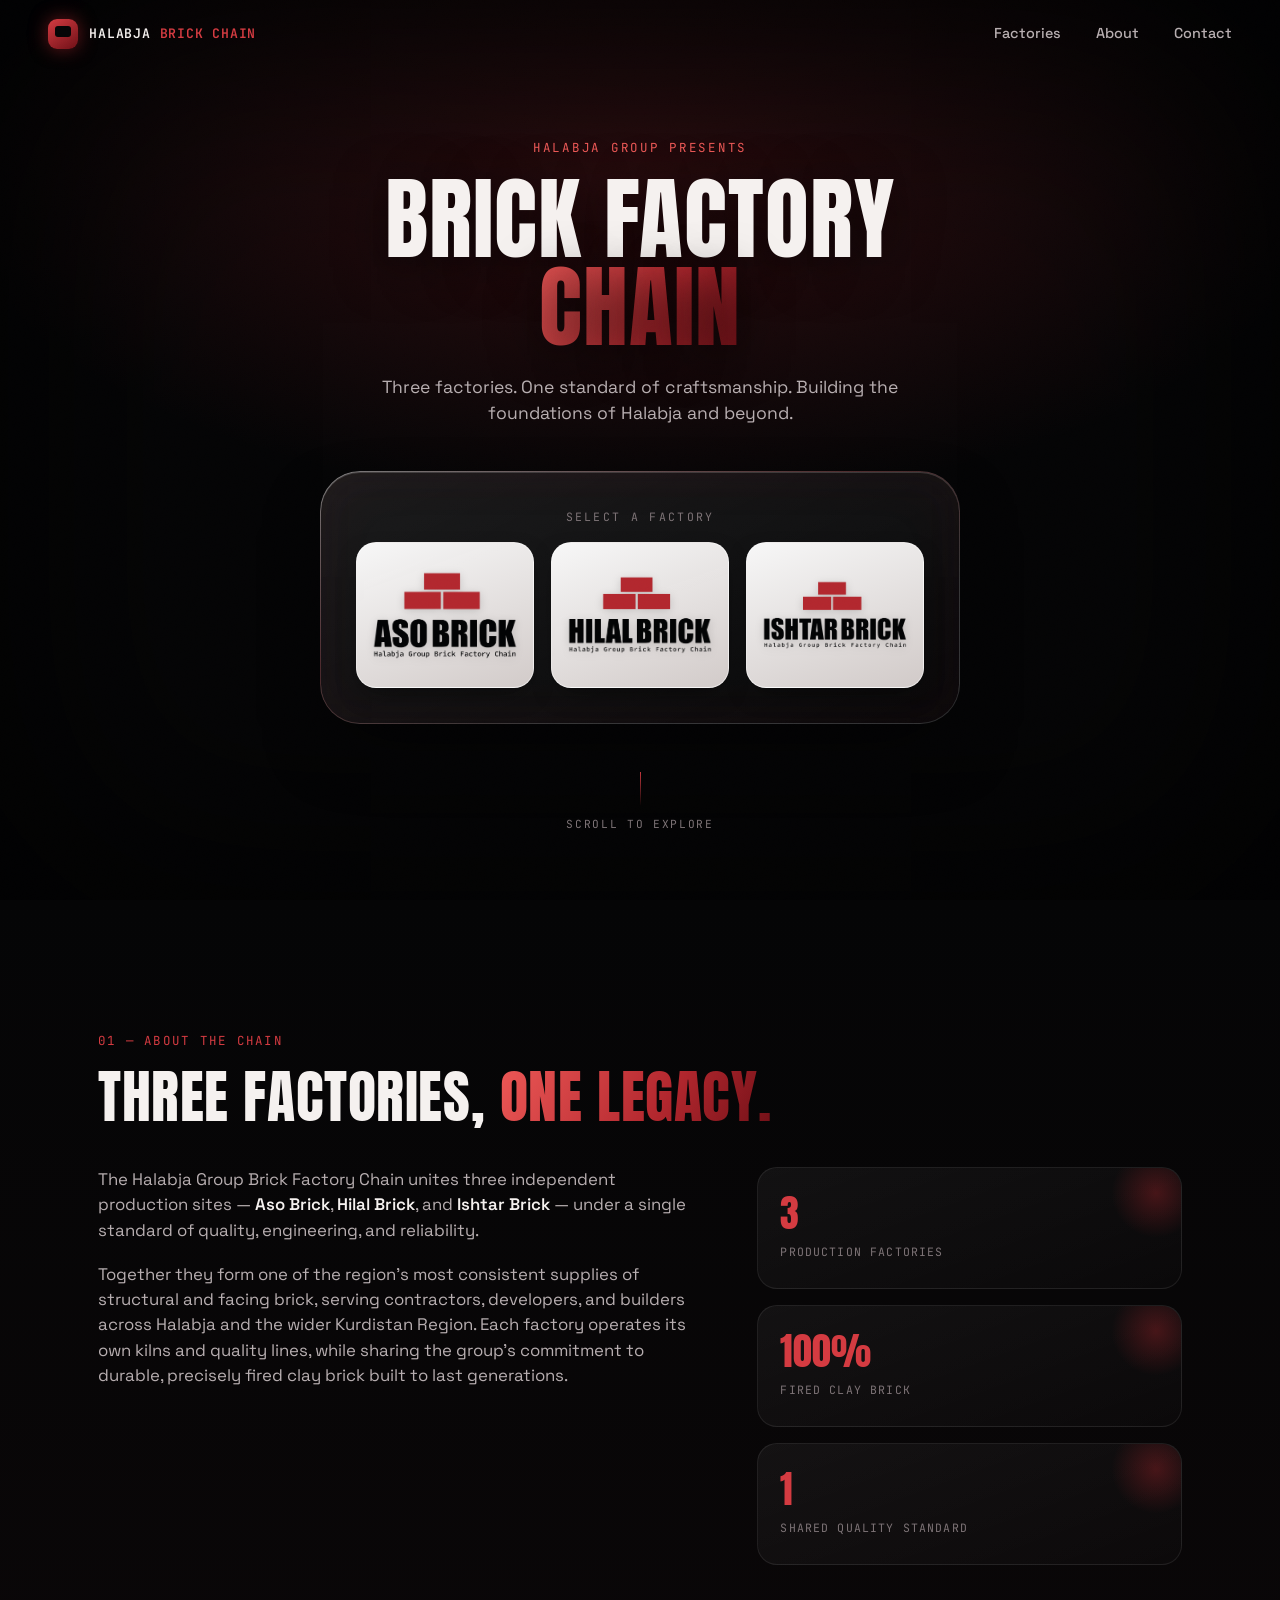
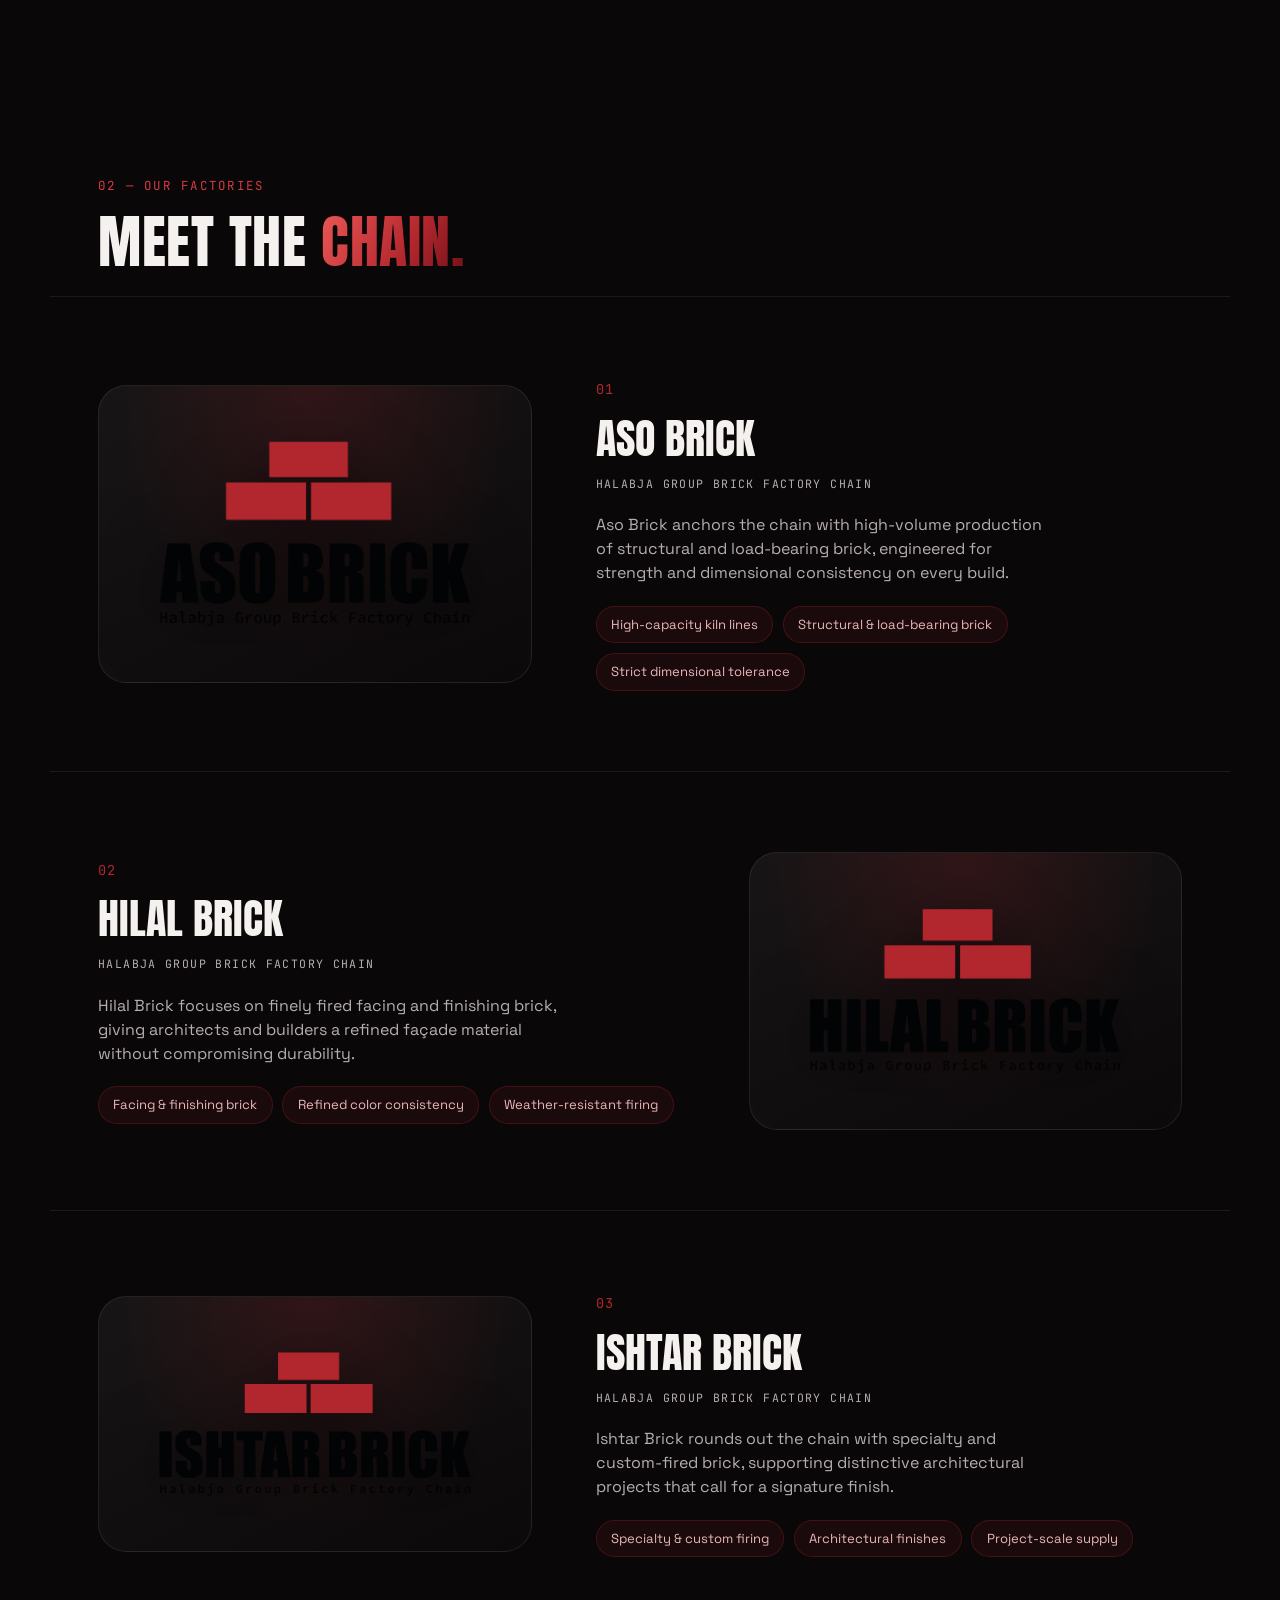
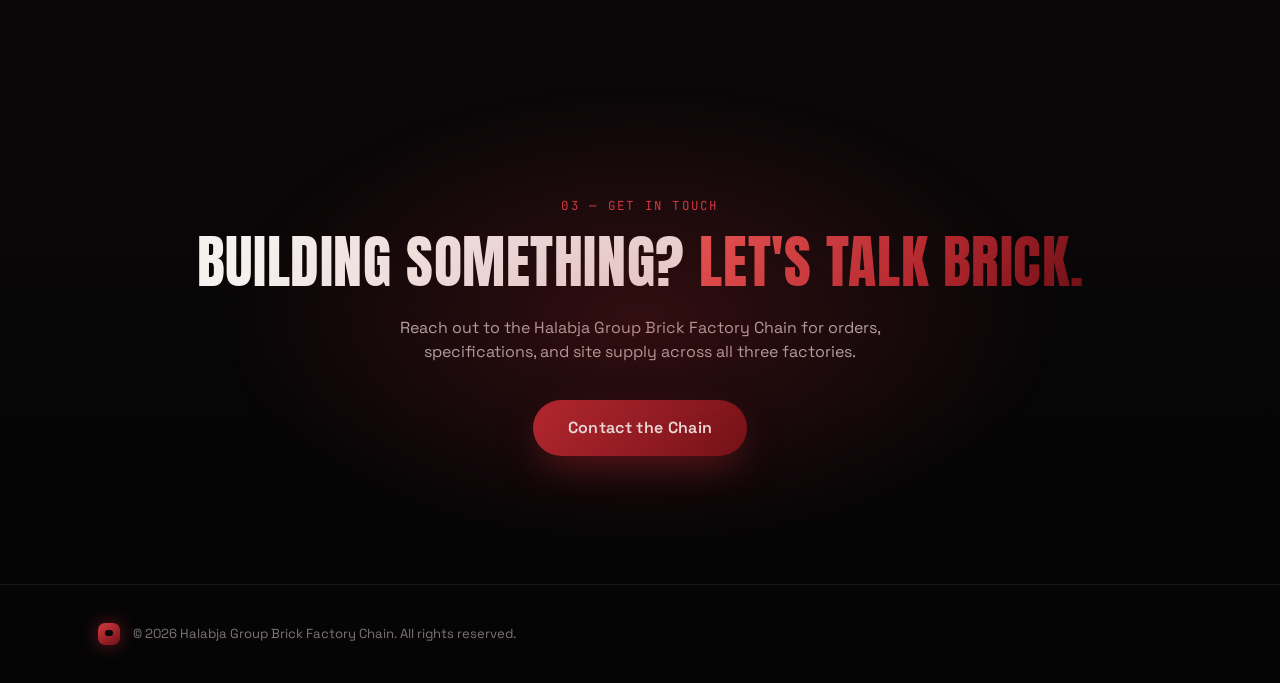
==== index.html @ ced81709 "Initial launch of Halabja Group Brick Factory Chain site Video-hero landing page with glassmorphism " ====
<!DOCTYPE html>
<html lang="en">
<head>
<meta charset="UTF-8">
<meta name="viewport" content="width=device-width, initial-scale=1.0">
<title>Halabja Group Brick Factory Chain</title>
<meta name="description" content="Halabja Group Brick Factory Chain — Aso Brick, Hilal Brick &amp; Ishtar Brick. Three factories, one legacy of quality.">
<link rel="preconnect" href="https://fonts.googleapis.com">
<link rel="preconnect" href="https://fonts.gstatic.com" crossorigin>
<link href="https://fonts.googleapis.com/css2?family=Anton&family=Space+Grotesk:wght@400;500;600;700&family=JetBrains+Mono:wght@400;500;600&display=swap" rel="stylesheet">
<link rel="stylesheet" href="styles.css">
</head>
<body>

<div class="noise-overlay"></div>

<header class="site-header" id="siteHeader">
  <div class="header-inner">
    <a href="#top" class="brand">
      <span class="brand-mark"></span>
      <span class="brand-text">HALABJA <em>BRICK CHAIN</em></span>
    </a>
    <nav class="main-nav">
      <a href="#factories">Factories</a>
      <a href="#about">About</a>
      <a href="#contact">Contact</a>
    </nav>
    <button class="nav-toggle" id="navToggle" aria-label="Toggle menu" aria-expanded="false">
      <span></span><span></span><span></span>
    </button>
  </div>
  <nav class="mobile-nav" id="mobileNav">
    <a href="#factories">Factories</a>
    <a href="#about">About</a>
    <a href="#contact">Contact</a>
  </nav>
</header>

<section class="hero" id="top">
  <div class="hero-video-wrap">
    <video class="hero-video" autoplay muted loop playsinline poster="">
      <source src="assets/video/hero-bg.mp4" type="video/mp4">
    </video>
    <div class="hero-scrim"></div>
    <div class="hero-vignette"></div>
  </div>

  <div class="hero-content">
    <p class="eyebrow">Halabja Group presents</p>
    <h1 class="hero-title">Brick Factory<br><span class="accent-text">Chain</span></h1>
    <p class="hero-sub">Three factories. One standard of craftsmanship. Building the foundations of Halabja and beyond.</p>

    <div class="glass-panel" id="glassPanel">
      <p class="glass-label">Select a Factory</p>
      <div class="factory-tiles">
        <button class="factory-tile" data-target="aso">
          <span class="tile-glow"></span>
          <img src="assets/logos/aso-logo.png" alt="Aso Brick logo" loading="lazy">
        </button>
        <button class="factory-tile" data-target="hilal">
          <span class="tile-glow"></span>
          <img src="assets/logos/hilal-logo.png" alt="Hilal Brick logo" loading="lazy">
        </button>
        <button class="factory-tile" data-target="ishtar">
          <span class="tile-glow"></span>
          <img src="assets/logos/ishtar-logo.png" alt="Ishtar Brick logo" loading="lazy">
        </button>
      </div>
    </div>

    <a href="#about" class="scroll-cue" aria-label="Scroll to explore">
      <span class="scroll-cue-line"></span>
      <span>Scroll to explore</span>
    </a>
  </div>
</section>

<section class="about" id="about">
  <div class="section-inner">
    <p class="kicker">01 — About the Chain</p>
    <h2 class="section-title">Three factories, <span class="accent-text">one legacy.</span></h2>
    <div class="about-grid">
      <div class="about-copy">
        <p>The Halabja Group Brick Factory Chain unites three independent production sites — <strong>Aso Brick</strong>, <strong>Hilal Brick</strong>, and <strong>Ishtar Brick</strong> — under a single standard of quality, engineering, and reliability.</p>
        <p>Together they form one of the region's most consistent supplies of structural and facing brick, serving contractors, developers, and builders across Halabja and the wider Kurdistan Region. Each factory operates its own kilns and quality lines, while sharing the group's commitment to durable, precisely fired clay brick built to last generations.</p>
      </div>
      <div class="about-stats">
        <div class="stat-card">
          <span class="stat-number">3</span>
          <span class="stat-label">Production Factories</span>
        </div>
        <div class="stat-card">
          <span class="stat-number">100%</span>
          <span class="stat-label">Fired Clay Brick</span>
        </div>
        <div class="stat-card">
          <span class="stat-number">1</span>
          <span class="stat-label">Shared Quality Standard</span>
        </div>
      </div>
    </div>
  </div>
</section>

<section class="factories" id="factories">
  <div class="section-inner">
    <p class="kicker">02 — Our Factories</p>
    <h2 class="section-title">Meet the <span class="accent-text">chain.</span></h2>
  </div>

  <div class="factory-block" id="aso">
    <div class="factory-media">
      <img src="assets/logos/aso-logo.png" alt="Aso Brick" class="factory-logo-lg" loading="lazy">
    </div>
    <div class="factory-copy">
      <span class="factory-index">01</span>
      <h3>Aso Brick</h3>
      <p class="factory-tagline">Halabja Group Brick Factory Chain</p>
      <p>Aso Brick anchors the chain with high-volume production of structural and load-bearing brick, engineered for strength and dimensional consistency on every build.</p>
      <ul class="factory-features">
        <li>High-capacity kiln lines</li>
        <li>Structural &amp; load-bearing brick</li>
        <li>Strict dimensional tolerance</li>
      </ul>
    </div>
  </div>

  <div class="factory-block reverse" id="hilal">
    <div class="factory-media">
      <img src="assets/logos/hilal-logo.png" alt="Hilal Brick" class="factory-logo-lg" loading="lazy">
    </div>
    <div class="factory-copy">
      <span class="factory-index">02</span>
      <h3>Hilal Brick</h3>
      <p class="factory-tagline">Halabja Group Brick Factory Chain</p>
      <p>Hilal Brick focuses on finely fired facing and finishing brick, giving architects and builders a refined façade material without compromising durability.</p>
      <ul class="factory-features">
        <li>Facing &amp; finishing brick</li>
        <li>Refined color consistency</li>
        <li>Weather-resistant firing</li>
      </ul>
    </div>
  </div>

  <div class="factory-block" id="ishtar">
    <div class="factory-media">
      <img src="assets/logos/ishtar-logo.png" alt="Ishtar Brick" class="factory-logo-lg" loading="lazy">
    </div>
    <div class="factory-copy">
      <span class="factory-index">03</span>
      <h3>Ishtar Brick</h3>
      <p class="factory-tagline">Halabja Group Brick Factory Chain</p>
      <p>Ishtar Brick rounds out the chain with specialty and custom-fired brick, supporting distinctive architectural projects that call for a signature finish.</p>
      <ul class="factory-features">
        <li>Specialty &amp; custom firing</li>
        <li>Architectural finishes</li>
        <li>Project-scale supply</li>
      </ul>
    </div>
  </div>
</section>

<section class="cta" id="contact">
  <div class="cta-glow"></div>
  <div class="section-inner cta-inner">
    <p class="kicker">03 — Get in Touch</p>
    <h2 class="section-title">Building something? <span class="accent-text">Let's talk brick.</span></h2>
    <p class="cta-sub">Reach out to the Halabja Group Brick Factory Chain for orders, specifications, and site supply across all three factories.</p>
    <a class="cta-button" href="mailto:info@halabjagroup.com">
      <span>Contact the Chain</span>
    </a>
  </div>
</section>

<footer class="site-footer">
  <div class="footer-inner">
    <span class="brand-mark small"></span>
    <p>&copy; <span id="year"></span> Halabja Group Brick Factory Chain. All rights reserved.</p>
  </div>
</footer>

<script src="script.js"></script>
</body>
</html>
---- styles.css ----
/* ===== Reset & base ===== */
* { margin: 0; padding: 0; box-sizing: border-box; }

:root {
  --black: #050506;
  --black-soft: #0b0a0c;
  --charcoal: #141216;
  --charcoal-2: #1c181c;
  --red-900: #240509;
  --red-800: #47090e;
  --red-700: #6e0f16;
  --red-600: #93171e;
  --red-500: #b2272e;
  --red-400: #d43b41;
  --red-300: #ef5a58;
  --text-primary: #f5f1ef;
  --text-muted: #b7aeb0;
  --text-faint: #7d7376;
  --glass-bg: rgba(255, 255, 255, 0.06);
  --glass-bg-light: rgba(255, 255, 255, 0.92);
  --glass-border: rgba(255, 255, 255, 0.14);
  --radius-xl: 40px;
  --radius-lg: 28px;
  --radius-md: 20px;
  --ease: cubic-bezier(0.16, 1, 0.3, 1);
}

html { scroll-behavior: smooth; }

body {
  background: var(--black);
  color: var(--text-primary);
  font-family: 'Space Grotesk', -apple-system, BlinkMacSystemFont, sans-serif;
  overflow-x: hidden;
  line-height: 1.5;
}

img { max-width: 100%; display: block; }
a { color: inherit; text-decoration: none; }
ul { list-style: none; }
button { font-family: inherit; cursor: pointer; border: none; background: none; color: inherit; }

::selection { background: var(--red-600); color: #fff; }

.noise-overlay {
  position: fixed;
  inset: 0;
  pointer-events: none;
  z-index: 999;
  opacity: 0.035;
  background-image: url("data:image/svg+xml,%3Csvg xmlns='http://www.w3.org/2000/svg' width='120' height='120'%3E%3Cfilter id='n'%3E%3CfeTurbulence type='fractalNoise' baseFrequency='0.9' numOctaves='2' stitchTiles='stitch'/%3E%3C/filter%3E%3Crect width='100%25' height='100%25' filter='url(%23n)'/%3E%3C/svg%3E");
  mix-blend-mode: overlay;
}

.accent-text {
  background: linear-gradient(120deg, var(--red-300), var(--red-500) 60%, var(--red-700));
  -webkit-background-clip: text;
  background-clip: text;
  color: transparent;
}

.kicker {
  font-family: 'JetBrains Mono', monospace;
  font-size: 0.78rem;
  letter-spacing: 0.18em;
  text-transform: uppercase;
  color: var(--red-400);
  margin-bottom: 1rem;
  display: inline-block;
}

.section-title {
  font-family: 'Anton', sans-serif;
  font-weight: 400;
  text-transform: uppercase;
  letter-spacing: 0.01em;
  font-size: clamp(2rem, 5vw, 3.6rem);
  line-height: 1.05;
  margin-bottom: 1.5rem;
}

.section-inner {
  max-width: 1180px;
  margin: 0 auto;
  padding: 0 clamp(1.25rem, 4vw, 3rem);
}

/* ===== Header ===== */
.site-header {
  position: fixed;
  top: 0; left: 0; right: 0;
  z-index: 200;
  transition: background 0.4s var(--ease), backdrop-filter 0.4s var(--ease), border-color 0.4s var(--ease);
  border-bottom: 1px solid transparent;
}

.site-header.scrolled {
  background: rgba(5, 5, 6, 0.72);
  backdrop-filter: blur(18px);
  -webkit-backdrop-filter: blur(18px);
  border-bottom-color: rgba(255, 255, 255, 0.08);
}

.header-inner {
  max-width: 1280px;
  margin: 0 auto;
  padding: 1.15rem clamp(1.25rem, 4vw, 3rem);
  display: flex;
  align-items: center;
  justify-content: space-between;
}

.brand {
  display: flex;
  align-items: center;
  gap: 0.7rem;
}

.brand-mark {
  width: 30px;
  height: 30px;
  border-radius: 9px;
  background: linear-gradient(145deg, var(--red-400), var(--red-700));
  position: relative;
  flex-shrink: 0;
  box-shadow: 0 0 18px rgba(178, 39, 46, 0.55);
}
.brand-mark.small { width: 22px; height: 22px; border-radius: 7px; }

.brand-mark::before {
  content: '';
  position: absolute;
  inset: 7px 7px 40% 7px;
  background: var(--black);
  border-radius: 3px;
}

.brand-text {
  font-family: 'JetBrains Mono', monospace;
  font-size: 0.82rem;
  letter-spacing: 0.06em;
  font-weight: 600;
}
.brand-text em { font-style: normal; color: var(--red-400); }

.main-nav {
  display: flex;
  gap: 2.2rem;
  font-size: 0.9rem;
  font-weight: 500;
}
.main-nav a {
  position: relative;
  padding: 0.3rem 0;
  color: var(--text-muted);
  transition: color 0.25s;
}
.main-nav a:hover { color: var(--text-primary); }
.main-nav a::after {
  content: '';
  position: absolute;
  left: 0; bottom: -2px;
  width: 0; height: 1px;
  background: var(--red-400);
  transition: width 0.3s var(--ease);
}
.main-nav a:hover::after { width: 100%; }

.nav-toggle {
  display: none;
  flex-direction: column;
  justify-content: center;
  gap: 5px;
  width: 34px;
  height: 34px;
}
.nav-toggle span {
  display: block;
  height: 2px;
  width: 100%;
  background: var(--text-primary);
  border-radius: 2px;
  transition: transform 0.3s var(--ease), opacity 0.3s var(--ease);
}
.nav-toggle.open span:nth-child(1) { transform: translateY(7px) rotate(45deg); }
.nav-toggle.open span:nth-child(2) { opacity: 0; }
.nav-toggle.open span:nth-child(3) { transform: translateY(-7px) rotate(-45deg); }

.mobile-nav {
  display: none;
  flex-direction: column;
  background: rgba(8, 7, 8, 0.97);
  backdrop-filter: blur(20px);
  border-bottom: 1px solid rgba(255, 255, 255, 0.08);
  max-height: 0;
  overflow: hidden;
  transition: max-height 0.35s var(--ease);
}
.mobile-nav.open { max-height: 260px; }
.mobile-nav a {
  padding: 1rem clamp(1.25rem, 4vw, 3rem);
  border-top: 1px solid rgba(255, 255, 255, 0.06);
  font-size: 0.95rem;
  color: var(--text-muted);
}

/* ===== Hero ===== */
.hero {
  position: relative;
  min-height: 100vh;
  min-height: 100svh;
  display: flex;
  align-items: center;
  justify-content: center;
  overflow: hidden;
}

.hero-video-wrap {
  position: absolute;
  inset: 0;
  z-index: 0;
}

.hero-video {
  position: absolute;
  inset: 0;
  width: 100%;
  height: 100%;
  object-fit: cover;
  filter: saturate(1.05) contrast(1.05);
}

.hero-scrim {
  position: absolute;
  inset: 0;
  background:
    radial-gradient(ellipse 90% 60% at 50% 20%, rgba(178, 39, 46, 0.22), transparent 60%),
    linear-gradient(180deg, rgba(5,5,6,0.55) 0%, rgba(5,5,6,0.5) 35%, rgba(5,5,6,0.82) 78%, #050506 100%);
}

.hero-vignette {
  position: absolute;
  inset: 0;
  box-shadow: inset 0 0 220px 60px rgba(0,0,0,0.75);
  pointer-events: none;
}

.hero-content {
  position: relative;
  z-index: 2;
  max-width: 900px;
  padding: 7.5rem 1.5rem 3rem;
  text-align: center;
  display: flex;
  flex-direction: column;
  align-items: center;
}

.eyebrow {
  font-family: 'JetBrains Mono', monospace;
  font-size: 0.78rem;
  letter-spacing: 0.22em;
  text-transform: uppercase;
  color: var(--red-300);
  margin-bottom: 1.1rem;
}

.hero-title {
  font-family: 'Anton', sans-serif;
  font-weight: 400;
  text-transform: uppercase;
  font-size: clamp(2.6rem, 8.5vw, 5.6rem);
  line-height: 0.98;
  letter-spacing: 0.01em;
  text-shadow: 0 10px 50px rgba(0,0,0,0.6);
}

.hero-sub {
  margin-top: 1.4rem;
  max-width: 560px;
  color: var(--text-muted);
  font-size: clamp(0.95rem, 1.6vw, 1.1rem);
}

/* ===== Glass panel ===== */
.glass-panel {
  margin-top: 2.8rem;
  width: 100%;
  max-width: 640px;
  padding: clamp(1.4rem, 3vw, 2.2rem);
  border-radius: var(--radius-xl);
  background: linear-gradient(155deg, rgba(255,255,255,0.09), rgba(255,255,255,0.02));
  border: 1px solid var(--glass-border);
  backdrop-filter: blur(22px) saturate(140%);
  -webkit-backdrop-filter: blur(22px) saturate(140%);
  box-shadow:
    0 30px 70px -20px rgba(0,0,0,0.65),
    inset 0 1px 0 rgba(255,255,255,0.16),
    inset 0 0 60px rgba(178,39,46,0.06);
  position: relative;
}

.glass-panel::before {
  content: '';
  position: absolute;
  inset: -1px;
  border-radius: inherit;
  padding: 1px;
  background: linear-gradient(160deg, rgba(255,255,255,0.35), rgba(178,39,46,0.25) 40%, transparent 70%);
  -webkit-mask: linear-gradient(#000 0 0) content-box, linear-gradient(#000 0 0);
  -webkit-mask-composite: xor;
  mask-composite: exclude;
  pointer-events: none;
}

.glass-label {
  font-family: 'JetBrains Mono', monospace;
  font-size: 0.72rem;
  letter-spacing: 0.2em;
  text-transform: uppercase;
  color: var(--text-faint);
  margin-bottom: 1.1rem;
}

.factory-tiles {
  display: grid;
  grid-template-columns: repeat(3, 1fr);
  gap: clamp(0.7rem, 2vw, 1.1rem);
}

.factory-tile {
  position: relative;
  aspect-ratio: 1 / 0.82;
  border-radius: var(--radius-md);
  background: linear-gradient(160deg, rgba(255,255,255,0.97), rgba(238,230,228,0.88));
  border: 1px solid rgba(255,255,255,0.5);
  display: flex;
  align-items: center;
  justify-content: center;
  padding: 0.9rem;
  overflow: hidden;
  transition: transform 0.4s var(--ease), box-shadow 0.4s var(--ease);
  box-shadow: 0 10px 24px -8px rgba(0,0,0,0.5);
}

.factory-tile img {
  width: 100%;
  height: 100%;
  object-fit: contain;
  filter: drop-shadow(0 2px 4px rgba(0,0,0,0.15));
  transition: transform 0.4s var(--ease);
}

.tile-glow {
  position: absolute;
  inset: -40%;
  background: radial-gradient(circle at 50% 50%, rgba(178,39,46,0.55), transparent 65%);
  opacity: 0;
  transition: opacity 0.4s var(--ease);
}

.factory-tile:hover,
.factory-tile:focus-visible {
  transform: translateY(-6px) scale(1.03);
  box-shadow: 0 22px 40px -12px rgba(178,39,46,0.45), 0 0 0 1px rgba(178,39,46,0.4);
}
.factory-tile:hover .tile-glow { opacity: 0.5; }
.factory-tile:hover img { transform: scale(1.06); }
.factory-tile:active { transform: translateY(-2px) scale(0.99); }

/* ===== Scroll cue ===== */
.scroll-cue {
  margin-top: 3rem;
  display: flex;
  flex-direction: column;
  align-items: center;
  gap: 0.6rem;
  font-family: 'JetBrains Mono', monospace;
  font-size: 0.7rem;
  letter-spacing: 0.15em;
  text-transform: uppercase;
  color: var(--text-faint);
  transition: color 0.3s;
}
.scroll-cue:hover { color: var(--text-muted); }
.scroll-cue-line {
  width: 1px;
  height: 34px;
  background: linear-gradient(180deg, var(--red-400), transparent);
  animation: pulse-line 2.2s ease-in-out infinite;
}
@keyframes pulse-line {
  0%, 100% { opacity: 0.3; transform: scaleY(0.7); transform-origin: top; }
  50% { opacity: 1; transform: scaleY(1); transform-origin: top; }
}

/* ===== About ===== */
.about {
  position: relative;
  padding: clamp(5rem, 10vw, 8rem) 0;
  background: linear-gradient(180deg, #050506 0%, #0a0708 100%);
}

.about-grid {
  display: grid;
  grid-template-columns: 1.4fr 1fr;
  gap: clamp(2rem, 5vw, 4rem);
  margin-top: 2.5rem;
  align-items: start;
}

.about-copy p {
  color: var(--text-muted);
  font-size: 1.05rem;
  margin-bottom: 1.2rem;
}
.about-copy strong { color: var(--text-primary); font-weight: 600; }

.about-stats {
  display: flex;
  flex-direction: column;
  gap: 1rem;
}

.stat-card {
  padding: 1.6rem 1.4rem;
  border-radius: var(--radius-md);
  background: linear-gradient(160deg, rgba(255,255,255,0.05), rgba(255,255,255,0.015));
  border: 1px solid rgba(255,255,255,0.08);
  position: relative;
  overflow: hidden;
}
.stat-card::after {
  content: '';
  position: absolute;
  right: -20px; top: -20px;
  width: 90px; height: 90px;
  border-radius: 50%;
  background: radial-gradient(circle, rgba(178,39,46,0.35), transparent 70%);
}

.stat-number {
  display: block;
  font-family: 'Anton', sans-serif;
  font-size: 2.4rem;
  color: var(--red-400);
  line-height: 1;
  margin-bottom: 0.4rem;
}
.stat-label {
  font-family: 'JetBrains Mono', monospace;
  font-size: 0.72rem;
  letter-spacing: 0.1em;
  text-transform: uppercase;
  color: var(--text-faint);
}

/* ===== Factories ===== */
.factories {
  padding: clamp(3rem, 8vw, 5rem) 0 2rem;
  background: #0a0708;
}

.factory-block {
  scroll-margin-top: 90px;
  max-width: 1180px;
  margin: 0 auto;
  padding: clamp(3rem, 7vw, 5rem) clamp(1.25rem, 4vw, 3rem);
  display: grid;
  grid-template-columns: 0.85fr 1.15fr;
  gap: clamp(2rem, 5vw, 4rem);
  align-items: center;
  border-top: 1px solid rgba(255,255,255,0.07);
}

.factory-block.reverse { direction: rtl; }
.factory-block.reverse > * { direction: ltr; }

.factory-media {
  border-radius: var(--radius-lg);
  background: linear-gradient(155deg, rgba(255,255,255,0.06), rgba(255,255,255,0.015));
  border: 1px solid rgba(255,255,255,0.08);
  padding: clamp(2rem, 5vw, 3.2rem);
  display: flex;
  align-items: center;
  justify-content: center;
  position: relative;
  overflow: hidden;
  min-height: 220px;
}
.factory-media::before {
  content: '';
  position: absolute;
  inset: 0;
  background: radial-gradient(ellipse at 50% 0%, rgba(178,39,46,0.18), transparent 65%);
}

.factory-logo-lg {
  position: relative;
  width: 100%;
  max-width: 320px;
  filter: drop-shadow(0 12px 30px rgba(0,0,0,0.5));
}

.factory-index {
  font-family: 'JetBrains Mono', monospace;
  color: var(--red-500);
  font-size: 0.85rem;
  letter-spacing: 0.1em;
}

.factory-copy h3 {
  font-family: 'Anton', sans-serif;
  font-weight: 400;
  text-transform: uppercase;
  font-size: clamp(1.9rem, 4vw, 2.6rem);
  margin: 0.4rem 0 0.3rem;
}

.factory-tagline {
  font-family: 'JetBrains Mono', monospace;
  font-size: 0.72rem;
  letter-spacing: 0.12em;
  text-transform: uppercase;
  color: var(--text-faint);
  margin-bottom: 1.1rem;
}

.factory-copy > p {
  color: var(--text-muted);
  margin-bottom: 1.3rem;
  max-width: 46ch;
}

.factory-features {
  display: flex;
  flex-wrap: wrap;
  gap: 0.6rem;
}
.factory-features li {
  font-size: 0.82rem;
  padding: 0.5rem 0.9rem;
  border-radius: 999px;
  background: rgba(178,39,46,0.1);
  border: 1px solid rgba(178,39,46,0.28);
  color: #e8b8ba;
}

/* ===== CTA ===== */
.cta {
  position: relative;
  padding: clamp(5rem, 10vw, 8rem) 0;
  background: linear-gradient(180deg, #0a0708 0%, #050506 100%);
  overflow: hidden;
  text-align: center;
}

.cta-glow {
  position: absolute;
  top: 0; left: 50%;
  transform: translateX(-50%);
  width: 900px;
  height: 500px;
  background: radial-gradient(ellipse at center, rgba(178,39,46,0.25), transparent 65%);
  filter: blur(10px);
  pointer-events: none;
}

.cta-inner { display: flex; flex-direction: column; align-items: center; }
.cta-sub {
  color: var(--text-muted);
  max-width: 520px;
  margin: 0 auto 2.2rem;
}

.cta-button {
  display: inline-flex;
  align-items: center;
  gap: 0.5rem;
  padding: 1rem 2.2rem;
  border-radius: 999px;
  background: linear-gradient(120deg, var(--red-500), var(--red-700));
  font-weight: 600;
  letter-spacing: 0.02em;
  box-shadow: 0 15px 40px -10px rgba(178,39,46,0.55);
  transition: transform 0.35s var(--ease), box-shadow 0.35s var(--ease);
}
.cta-button:hover {
  transform: translateY(-3px);
  box-shadow: 0 20px 50px -10px rgba(178,39,46,0.7);
}

/* ===== Footer ===== */
.site-footer {
  padding: 2.4rem 0;
  background: #050506;
  border-top: 1px solid rgba(255,255,255,0.07);
}
.footer-inner {
  max-width: 1180px;
  margin: 0 auto;
  padding: 0 clamp(1.25rem, 4vw, 3rem);
  display: flex;
  align-items: center;
  gap: 0.8rem;
  color: var(--text-faint);
  font-size: 0.82rem;
}

/* ===== Responsive ===== */
@media (max-width: 900px) {
  .about-grid { grid-template-columns: 1fr; }
  .factory-block,
  .factory-block.reverse {
    grid-template-columns: 1fr;
    direction: ltr;
  }
  .factory-media { max-width: 360px; margin: 0 auto; }
}

@media (max-width: 720px) {
  .main-nav { display: none; }
  .nav-toggle { display: flex; }
  .mobile-nav { display: flex; }
  .factory-tiles { gap: 0.6rem; }
  .hero-content { padding-top: 6.5rem; }
}

@media (max-width: 480px) {
  .factory-tile { aspect-ratio: 1 / 0.95; padding: 0.6rem; }
  .glass-panel { border-radius: var(--radius-lg); }
}

/* ===== Reveal on scroll ===== */
.reveal {
  opacity: 0;
  transform: translateY(28px);
  transition: opacity 0.8s var(--ease), transform 0.8s var(--ease);
}
.reveal-in {
  opacity: 1;
  transform: translateY(0);
}

@media (prefers-reduced-motion: reduce) {
  html { scroll-behavior: auto; }
  .scroll-cue-line { animation: none; }
  * { transition-duration: 0.01ms !important; animation-duration: 0.01ms !important; }
}
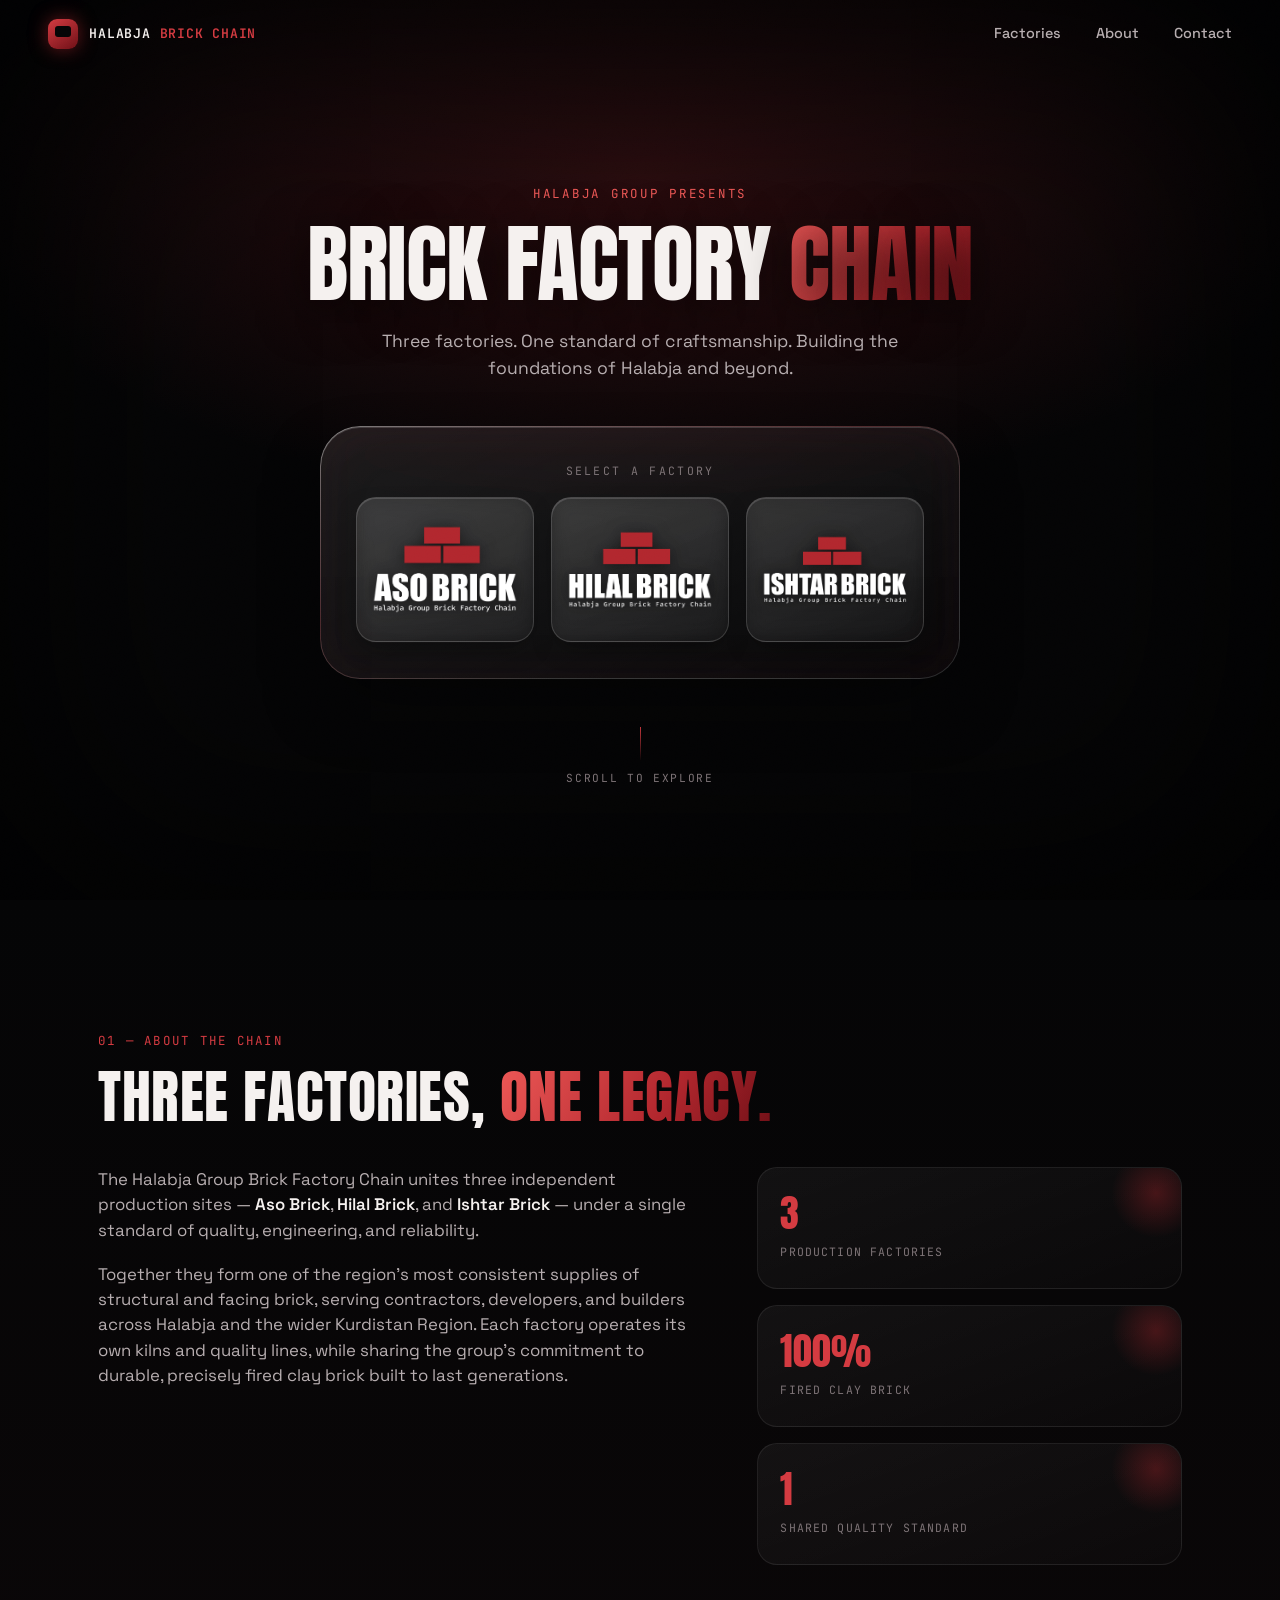
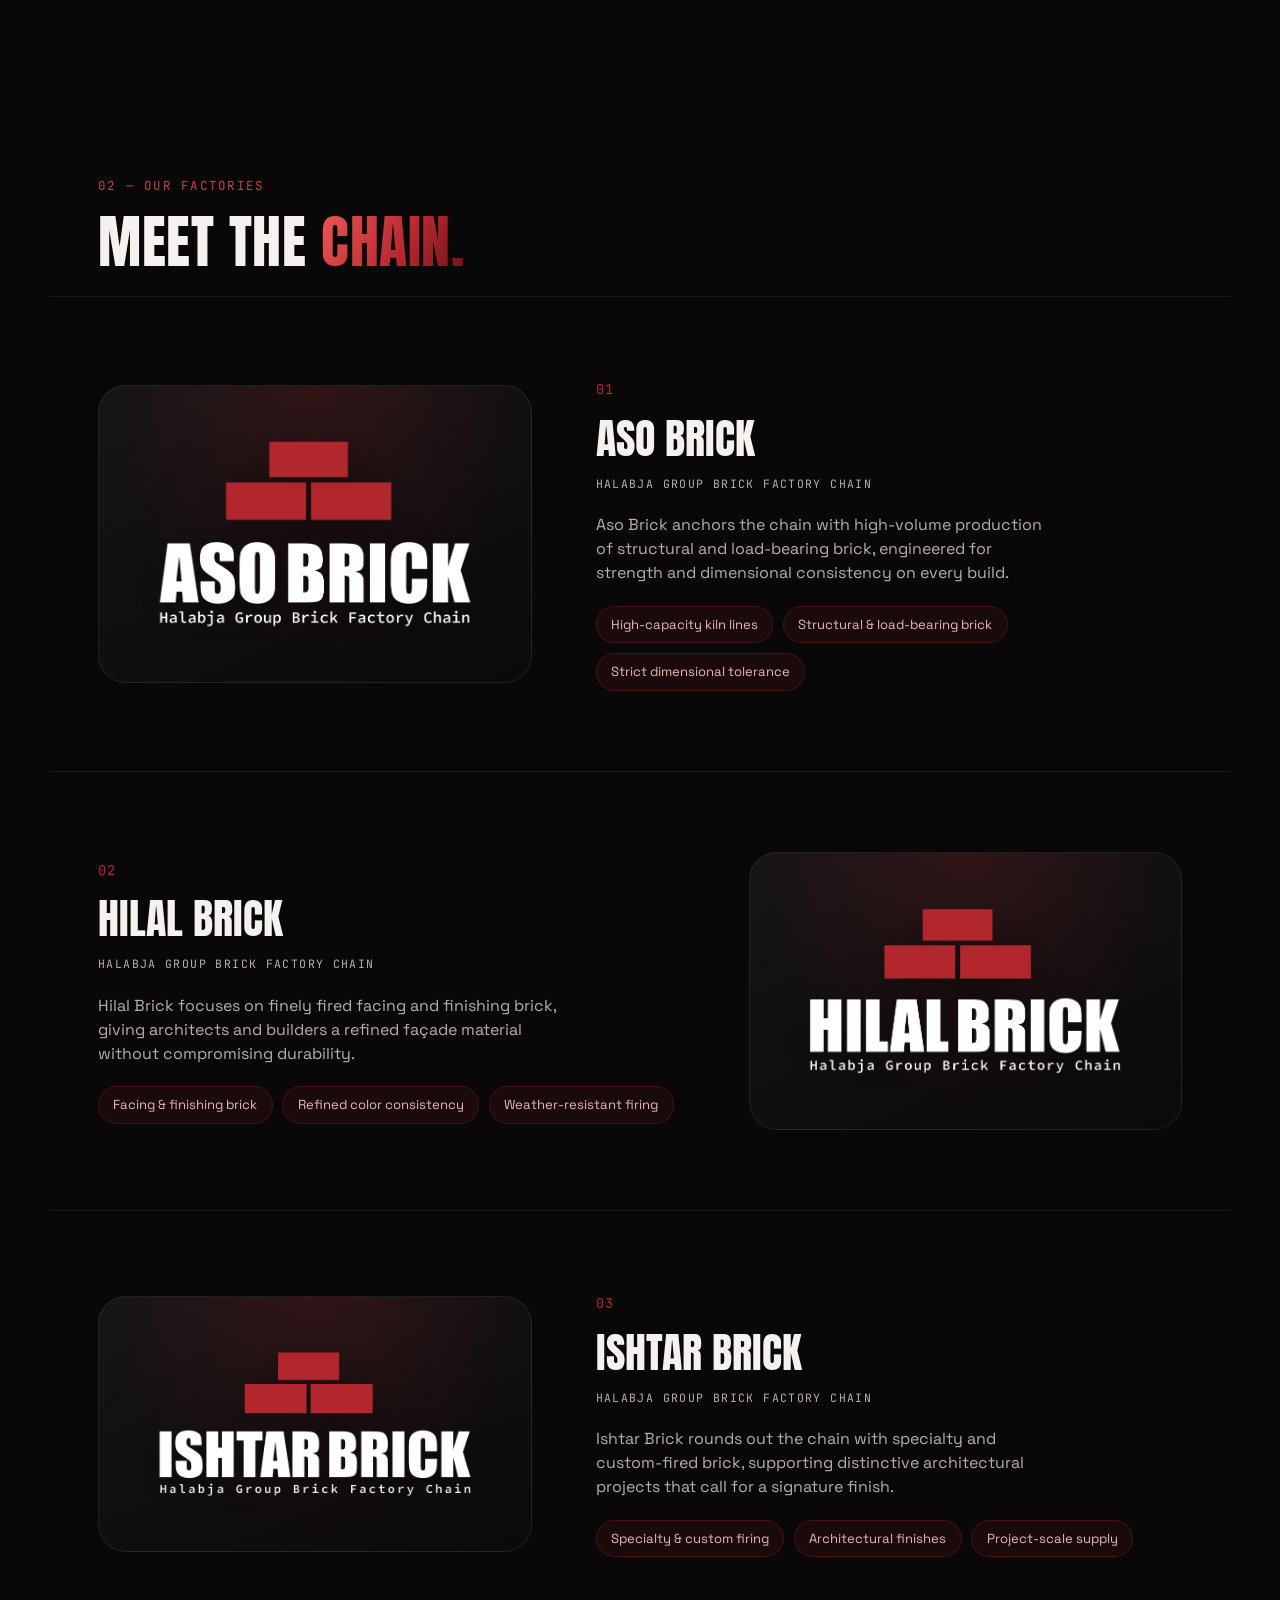
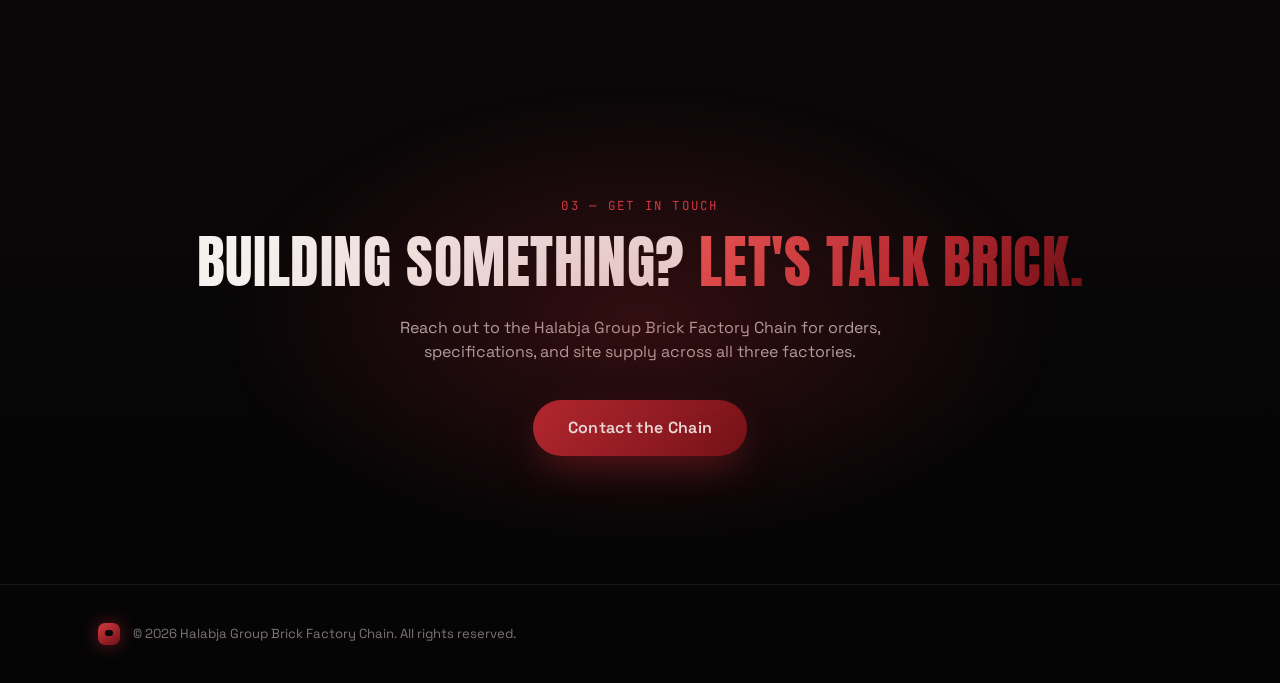
==== commit ff5ae6bb: "One-line hero title, transparent logo tiles, white logo wordmarks Co-Authored-By: Claude Sonnet 5 <n" ====
--- a/index.html
+++ b/index.html
@@ -47,7 +47,7 @@
 
   <div class="hero-content">
     <p class="eyebrow">Halabja Group presents</p>
-    <h1 class="hero-title">Brick Factory<br><span class="accent-text">Chain</span></h1>
+    <h1 class="hero-title">Brick Factory <span class="accent-text">Chain</span></h1>
     <p class="hero-sub">Three factories. One standard of craftsmanship. Building the foundations of Halabja and beyond.</p>
 
     <div class="glass-panel" id="glassPanel">
--- a/styles.css
+++ b/styles.css
@@ -269,9 +269,10 @@
   font-family: 'Anton', sans-serif;
   font-weight: 400;
   text-transform: uppercase;
-  font-size: clamp(2.6rem, 8.5vw, 5.6rem);
+  font-size: clamp(1.5rem, 7.5vw, 5.4rem);
   line-height: 0.98;
-  letter-spacing: 0.01em;
+  letter-spacing: -0.01em;
+  white-space: nowrap;
   text-shadow: 0 10px 50px rgba(0,0,0,0.6);
 }
 
@@ -332,22 +333,24 @@
   position: relative;
   aspect-ratio: 1 / 0.82;
   border-radius: var(--radius-md);
-  background: linear-gradient(160deg, rgba(255,255,255,0.97), rgba(238,230,228,0.88));
-  border: 1px solid rgba(255,255,255,0.5);
+  background: linear-gradient(160deg, rgba(255,255,255,0.1), rgba(255,255,255,0.02));
+  border: 1px solid rgba(255,255,255,0.16);
+  backdrop-filter: blur(10px);
+  -webkit-backdrop-filter: blur(10px);
   display: flex;
   align-items: center;
   justify-content: center;
   padding: 0.9rem;
   overflow: hidden;
-  transition: transform 0.4s var(--ease), box-shadow 0.4s var(--ease);
-  box-shadow: 0 10px 24px -8px rgba(0,0,0,0.5);
+  transition: transform 0.4s var(--ease), box-shadow 0.4s var(--ease), background 0.4s var(--ease);
+  box-shadow: 0 10px 24px -8px rgba(0,0,0,0.5), inset 0 1px 0 rgba(255,255,255,0.14);
 }
 
 .factory-tile img {
   width: 100%;
   height: 100%;
   object-fit: contain;
-  filter: drop-shadow(0 2px 4px rgba(0,0,0,0.15));
+  filter: drop-shadow(0 2px 8px rgba(0,0,0,0.55));
   transition: transform 0.4s var(--ease);
 }
 
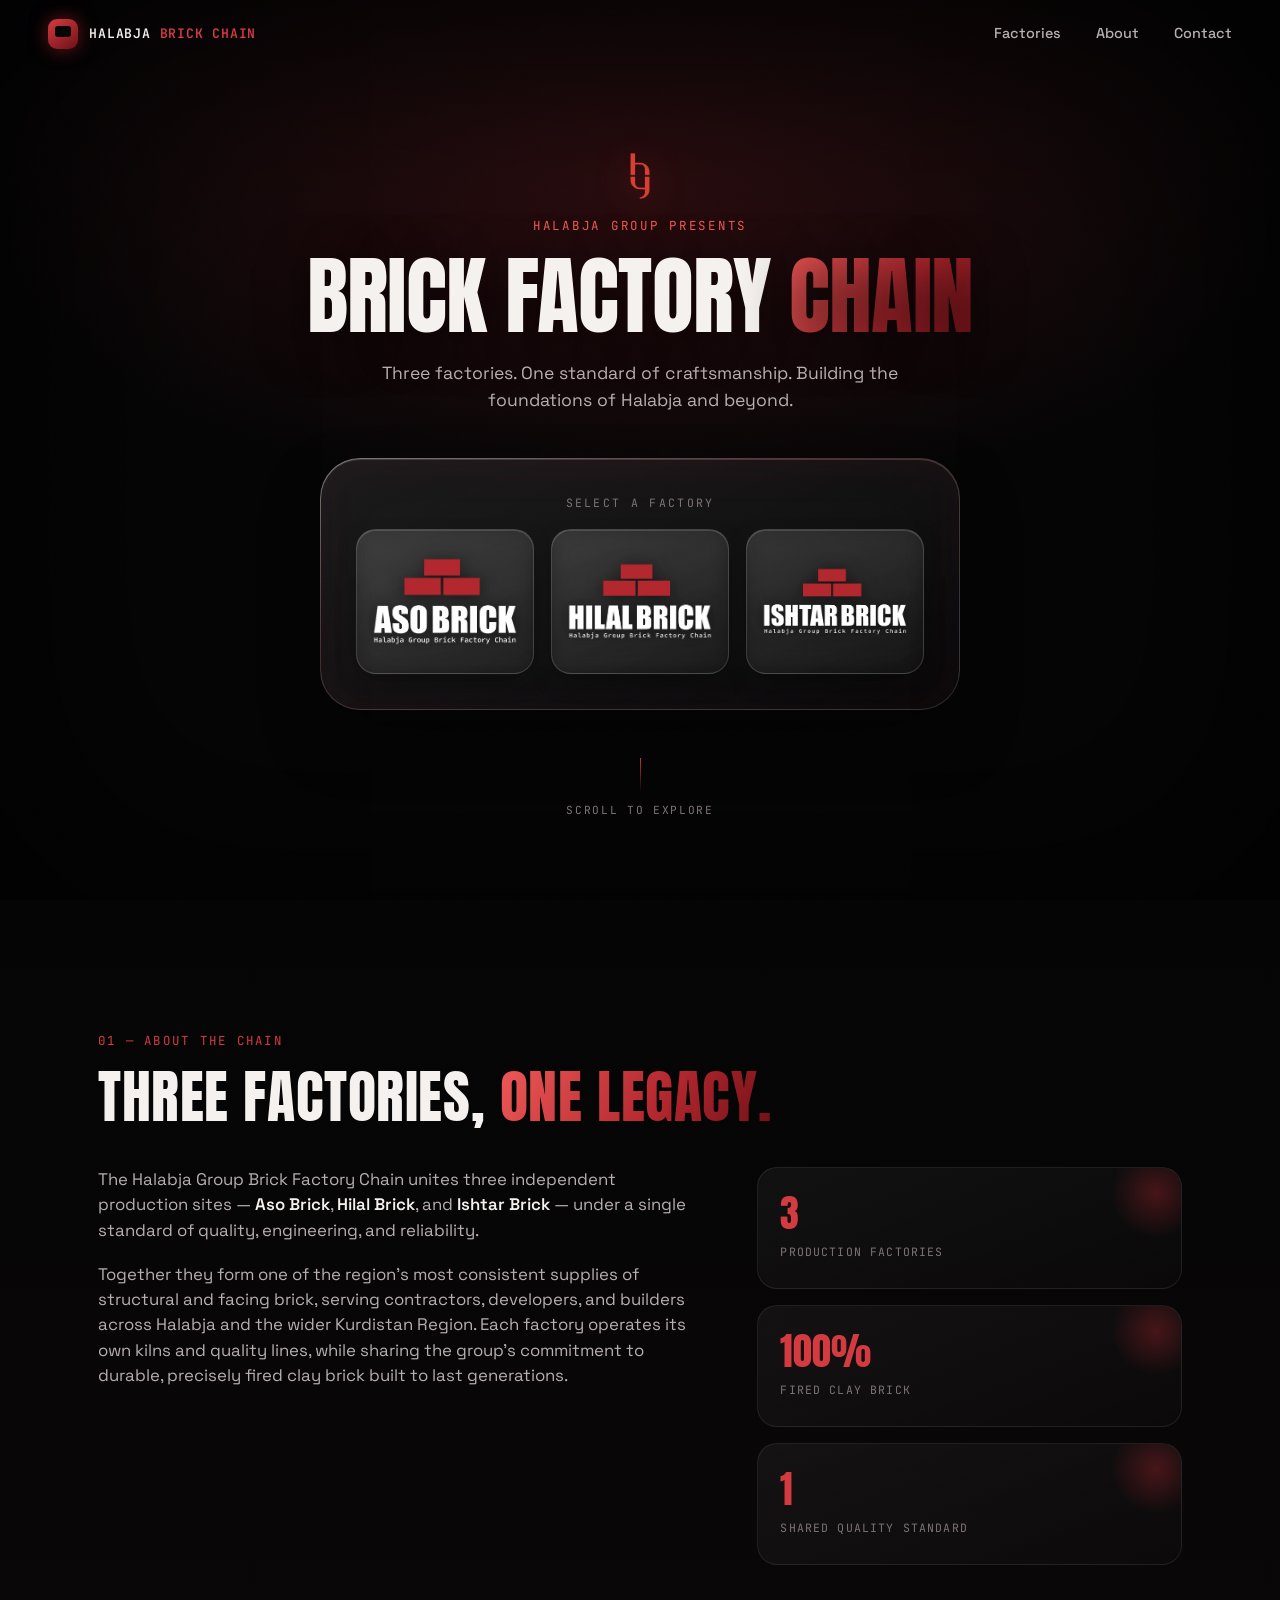
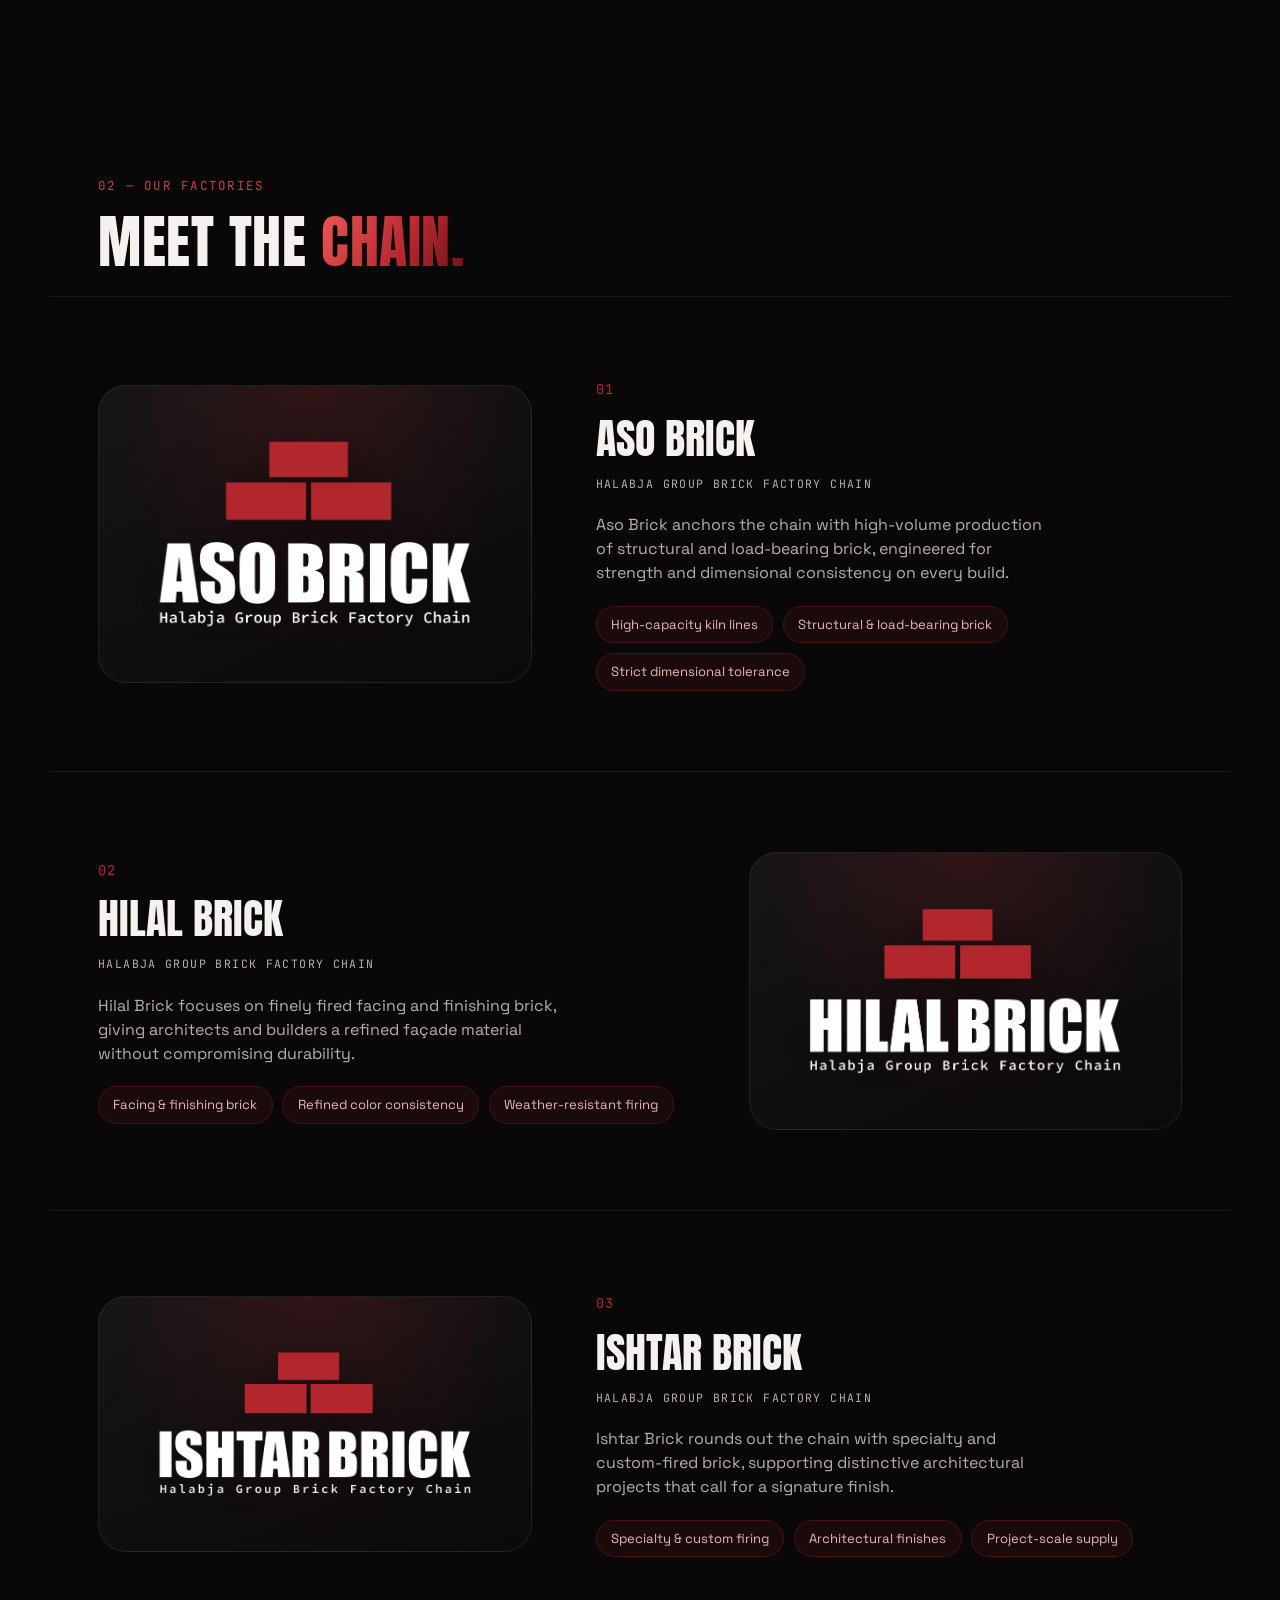
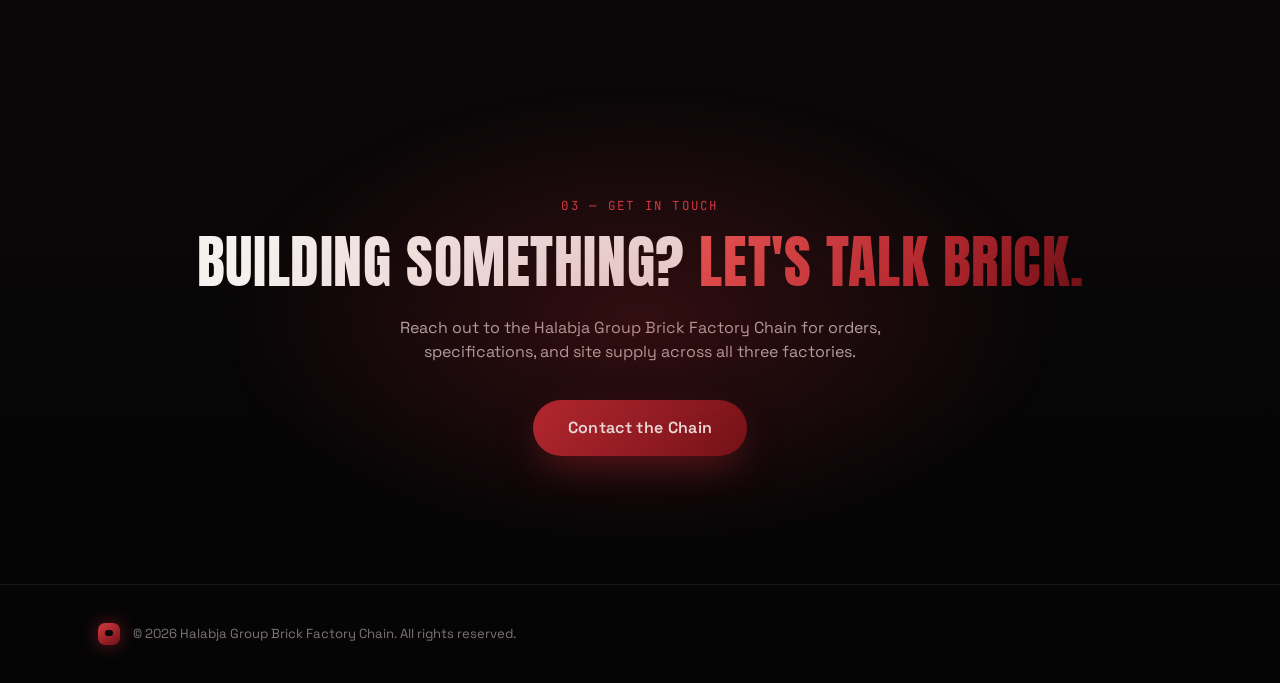
==== commit c8217b54: "Add red Halabja Group parent mark above the hero eyebrow line Extracted the hg monogram from the gro" ====
--- a/index.html
+++ b/index.html
@@ -46,6 +46,7 @@
   </div>
 
   <div class="hero-content">
+    <img src="assets/logos/halabja-group-mark-red.png" alt="Halabja Group" class="parent-mark">
     <p class="eyebrow">Halabja Group presents</p>
     <h1 class="hero-title">Brick Factory <span class="accent-text">Chain</span></h1>
     <p class="hero-sub">Three factories. One standard of craftsmanship. Building the foundations of Halabja and beyond.</p>
--- a/styles.css
+++ b/styles.css
@@ -256,6 +256,13 @@
   align-items: center;
 }
 
+.parent-mark {
+  height: clamp(32px, 5vw, 46px);
+  width: auto;
+  margin: 0 auto 1.1rem;
+  filter: drop-shadow(0 6px 18px rgba(178, 39, 46, 0.45));
+}
+
 .eyebrow {
   font-family: 'JetBrains Mono', monospace;
   font-size: 0.78rem;
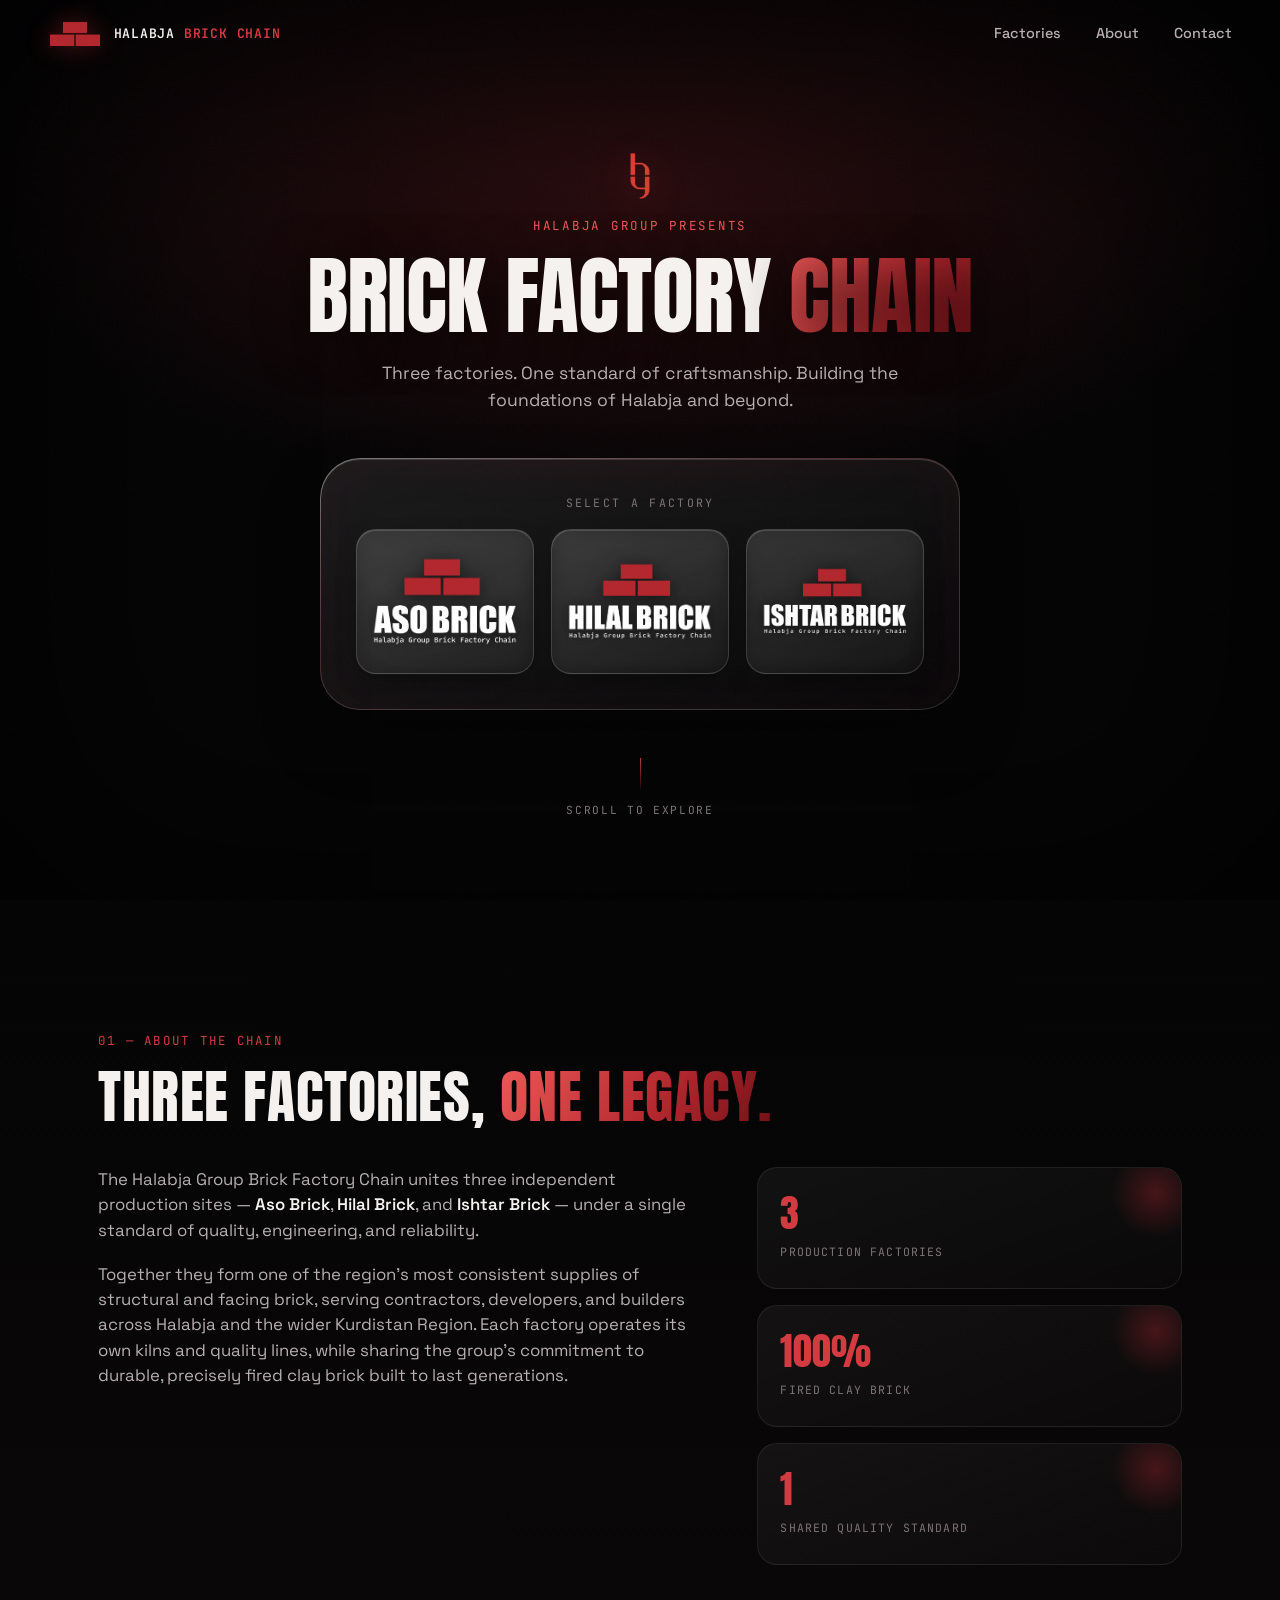
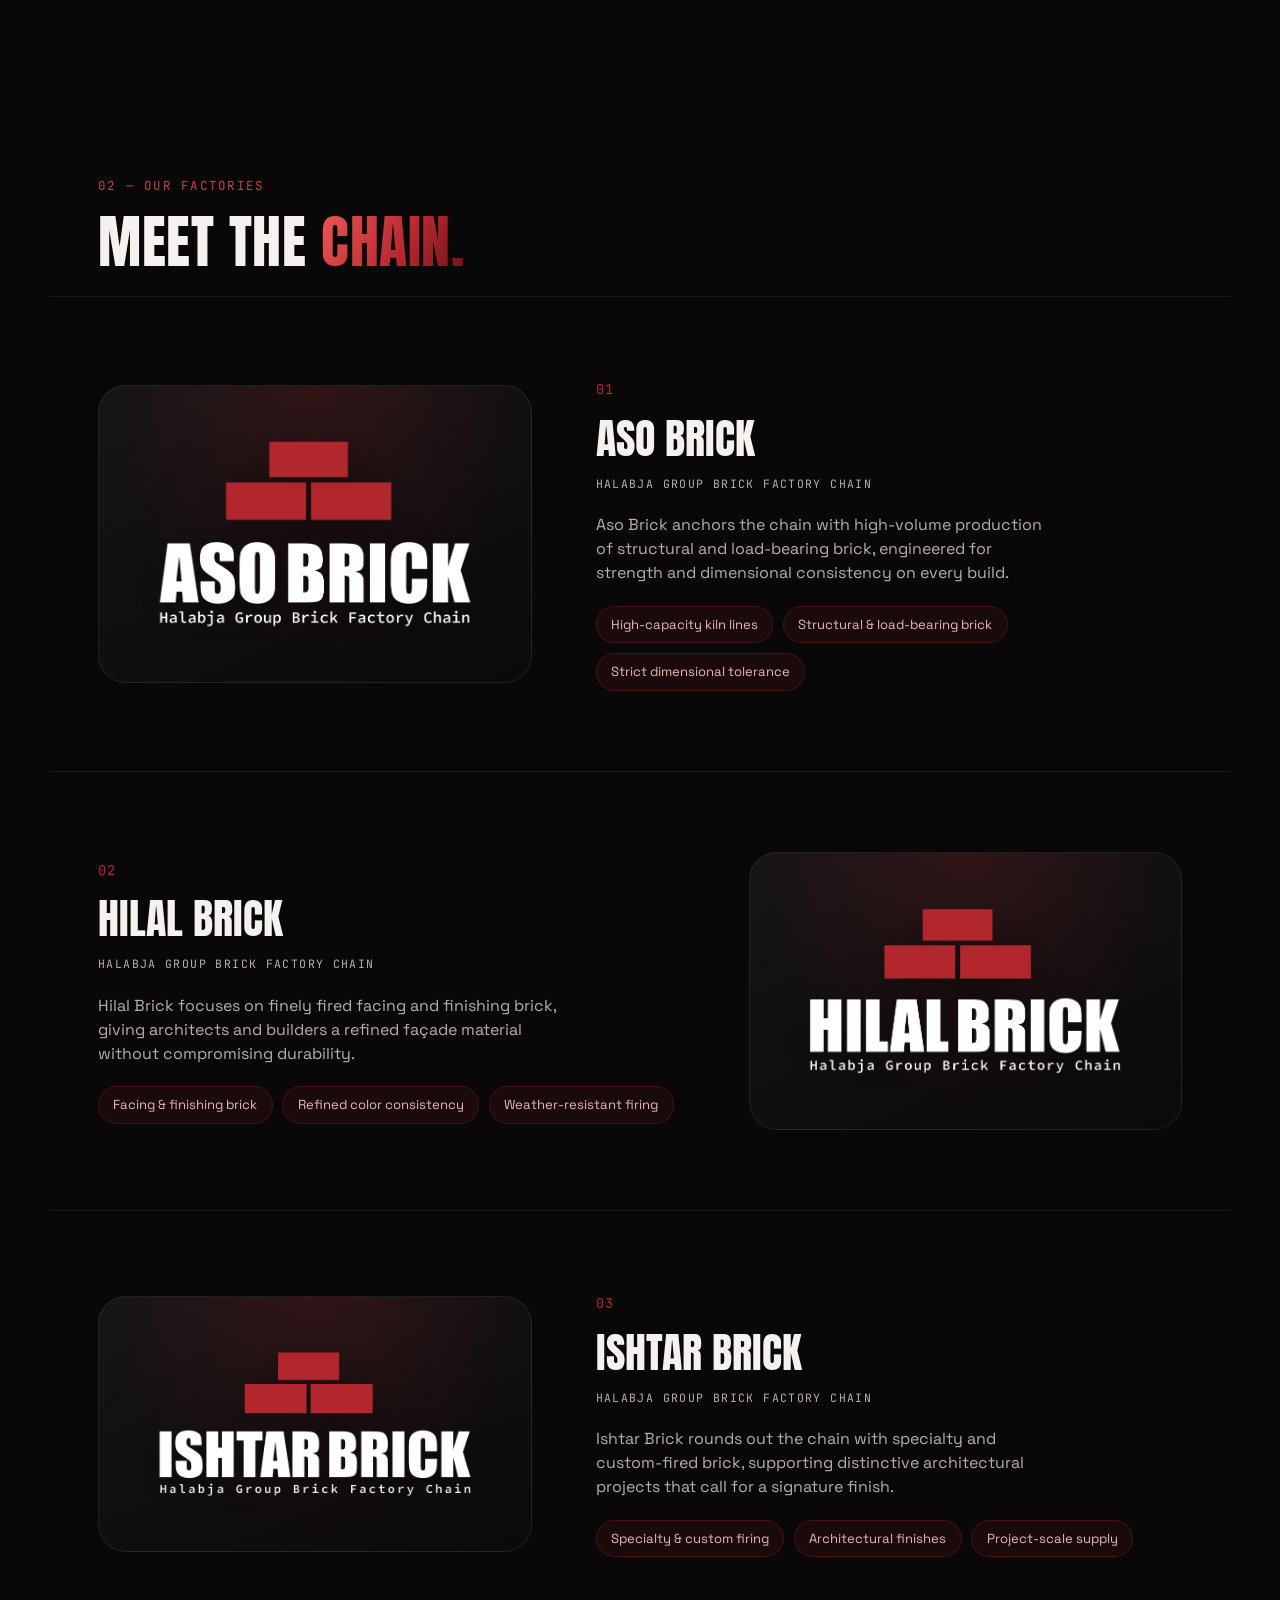
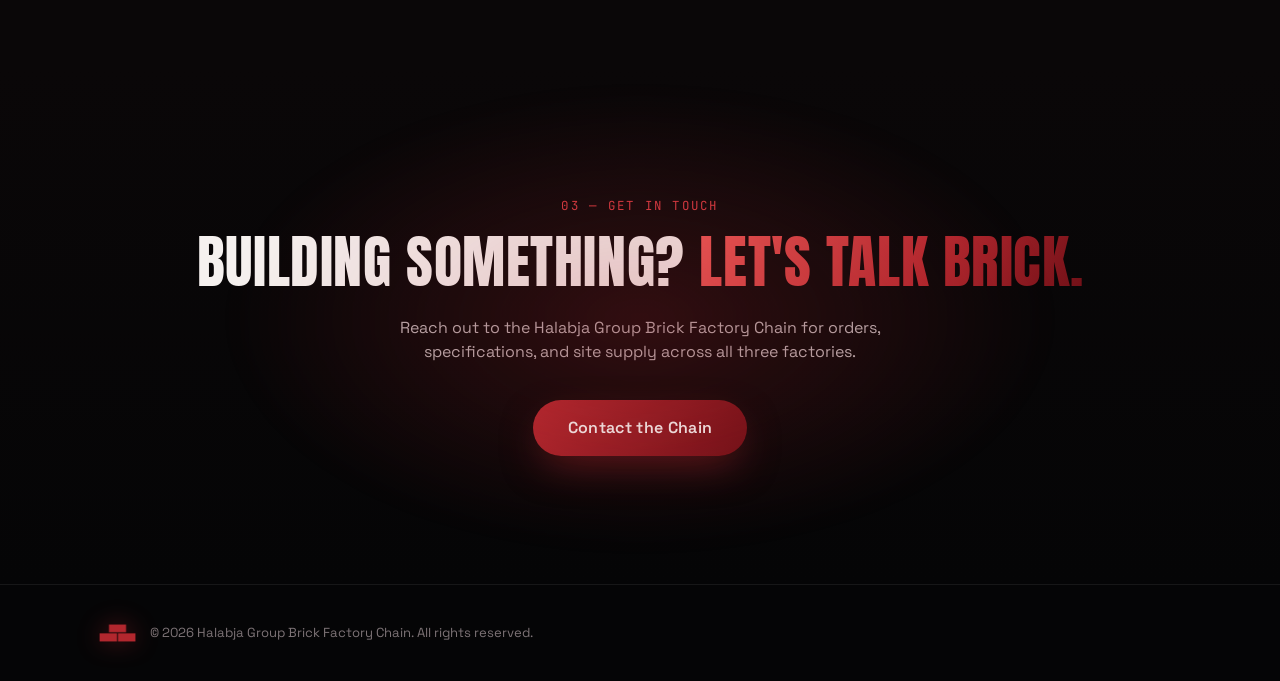
==== commit b2d676f5: "Use real brick-pyramid icon as header/footer logo mark Replaced the placeholder CSS-drawn square wit" ====
--- a/index.html
+++ b/index.html
@@ -17,7 +17,7 @@
 <header class="site-header" id="siteHeader">
   <div class="header-inner">
     <a href="#top" class="brand">
-      <span class="brand-mark"></span>
+      <img src="assets/logos/brick-icon.png" alt="" class="brand-mark">
       <span class="brand-text">HALABJA <em>BRICK CHAIN</em></span>
     </a>
     <nav class="main-nav">
@@ -175,7 +175,7 @@
 
 <footer class="site-footer">
   <div class="footer-inner">
-    <span class="brand-mark small"></span>
+    <img src="assets/logos/brick-icon.png" alt="" class="brand-mark small">
     <p>&copy; <span id="year"></span> Halabja Group Brick Factory Chain. All rights reserved.</p>
   </div>
 </footer>
--- a/styles.css
+++ b/styles.css
@@ -117,23 +117,12 @@
 }
 
 .brand-mark {
-  width: 30px;
-  height: 30px;
-  border-radius: 9px;
-  background: linear-gradient(145deg, var(--red-400), var(--red-700));
-  position: relative;
+  height: 28px;
+  width: auto;
   flex-shrink: 0;
-  box-shadow: 0 0 18px rgba(178, 39, 46, 0.55);
-}
-.brand-mark.small { width: 22px; height: 22px; border-radius: 7px; }
-
-.brand-mark::before {
-  content: '';
-  position: absolute;
-  inset: 7px 7px 40% 7px;
-  background: var(--black);
-  border-radius: 3px;
-}
+  filter: drop-shadow(0 0 12px rgba(178, 39, 46, 0.45));
+}
+.brand-mark.small { height: 20px; }
 
 .brand-text {
   font-family: 'JetBrains Mono', monospace;
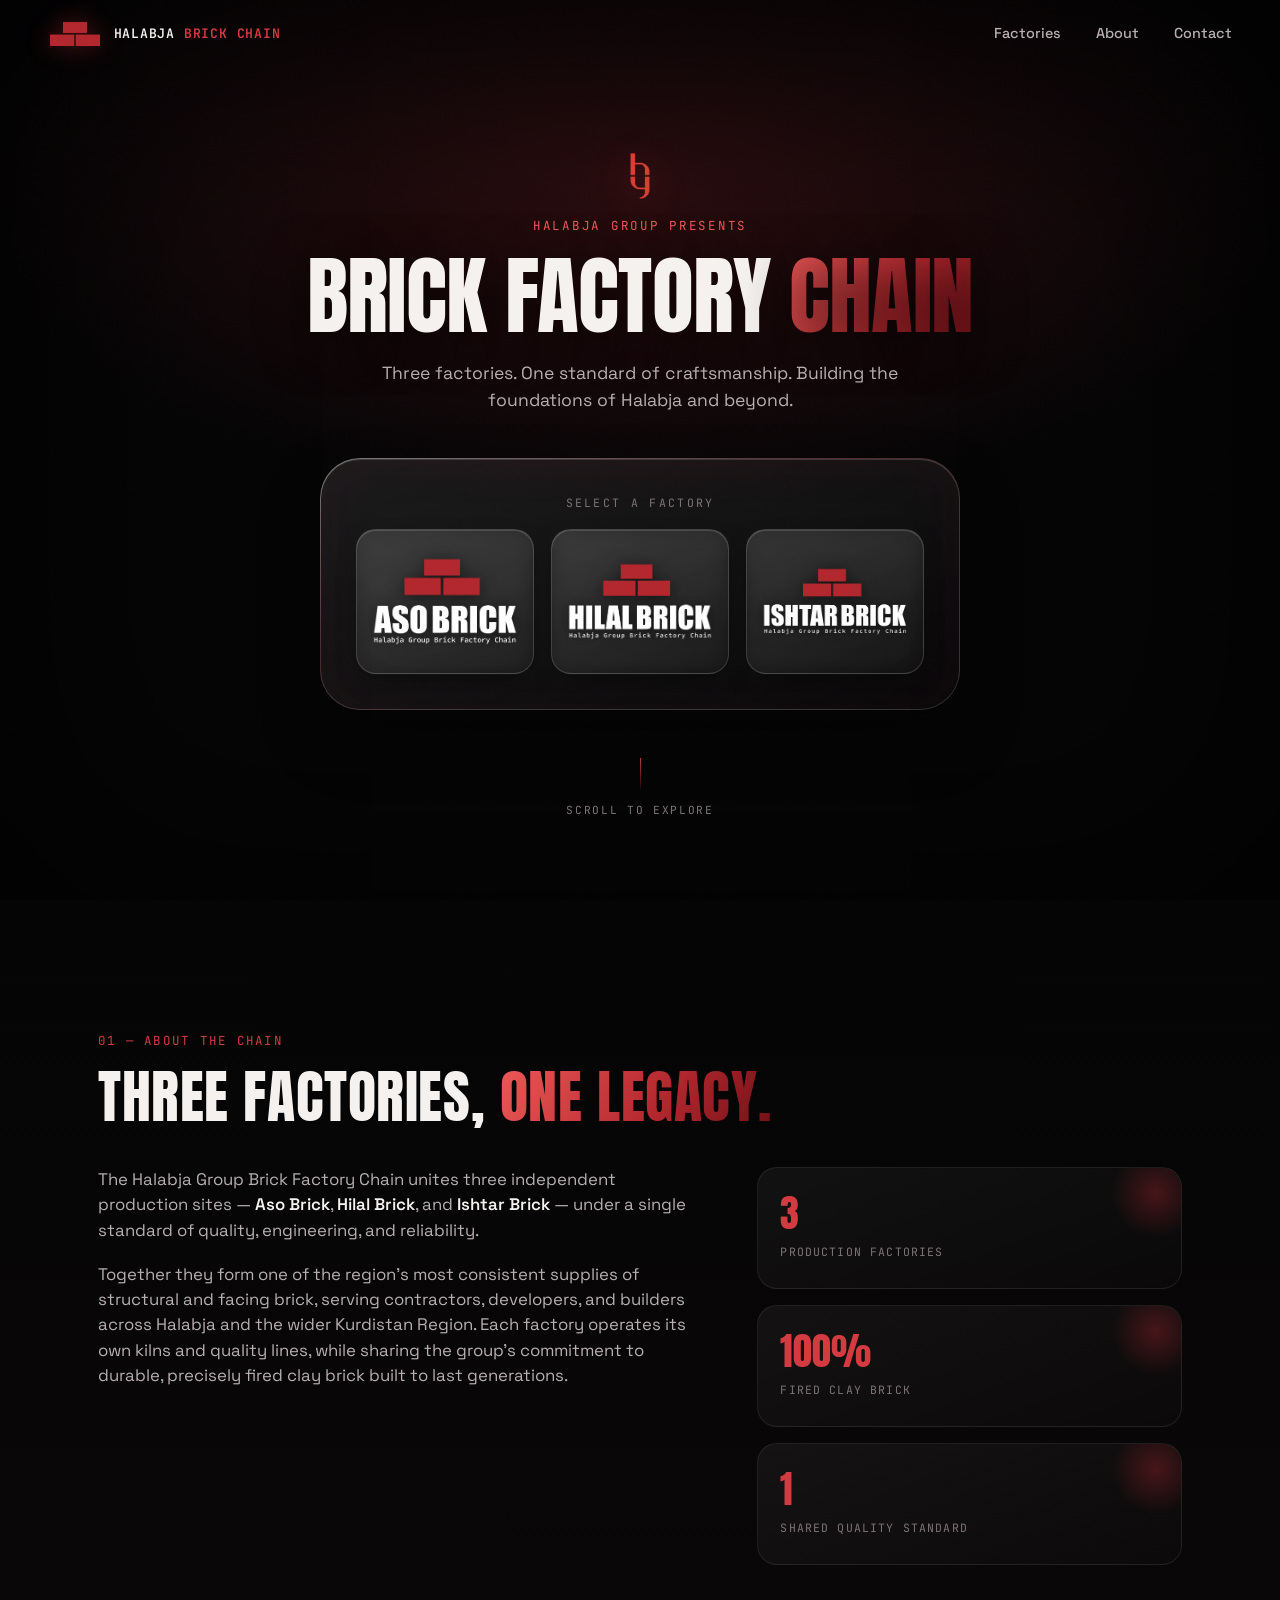
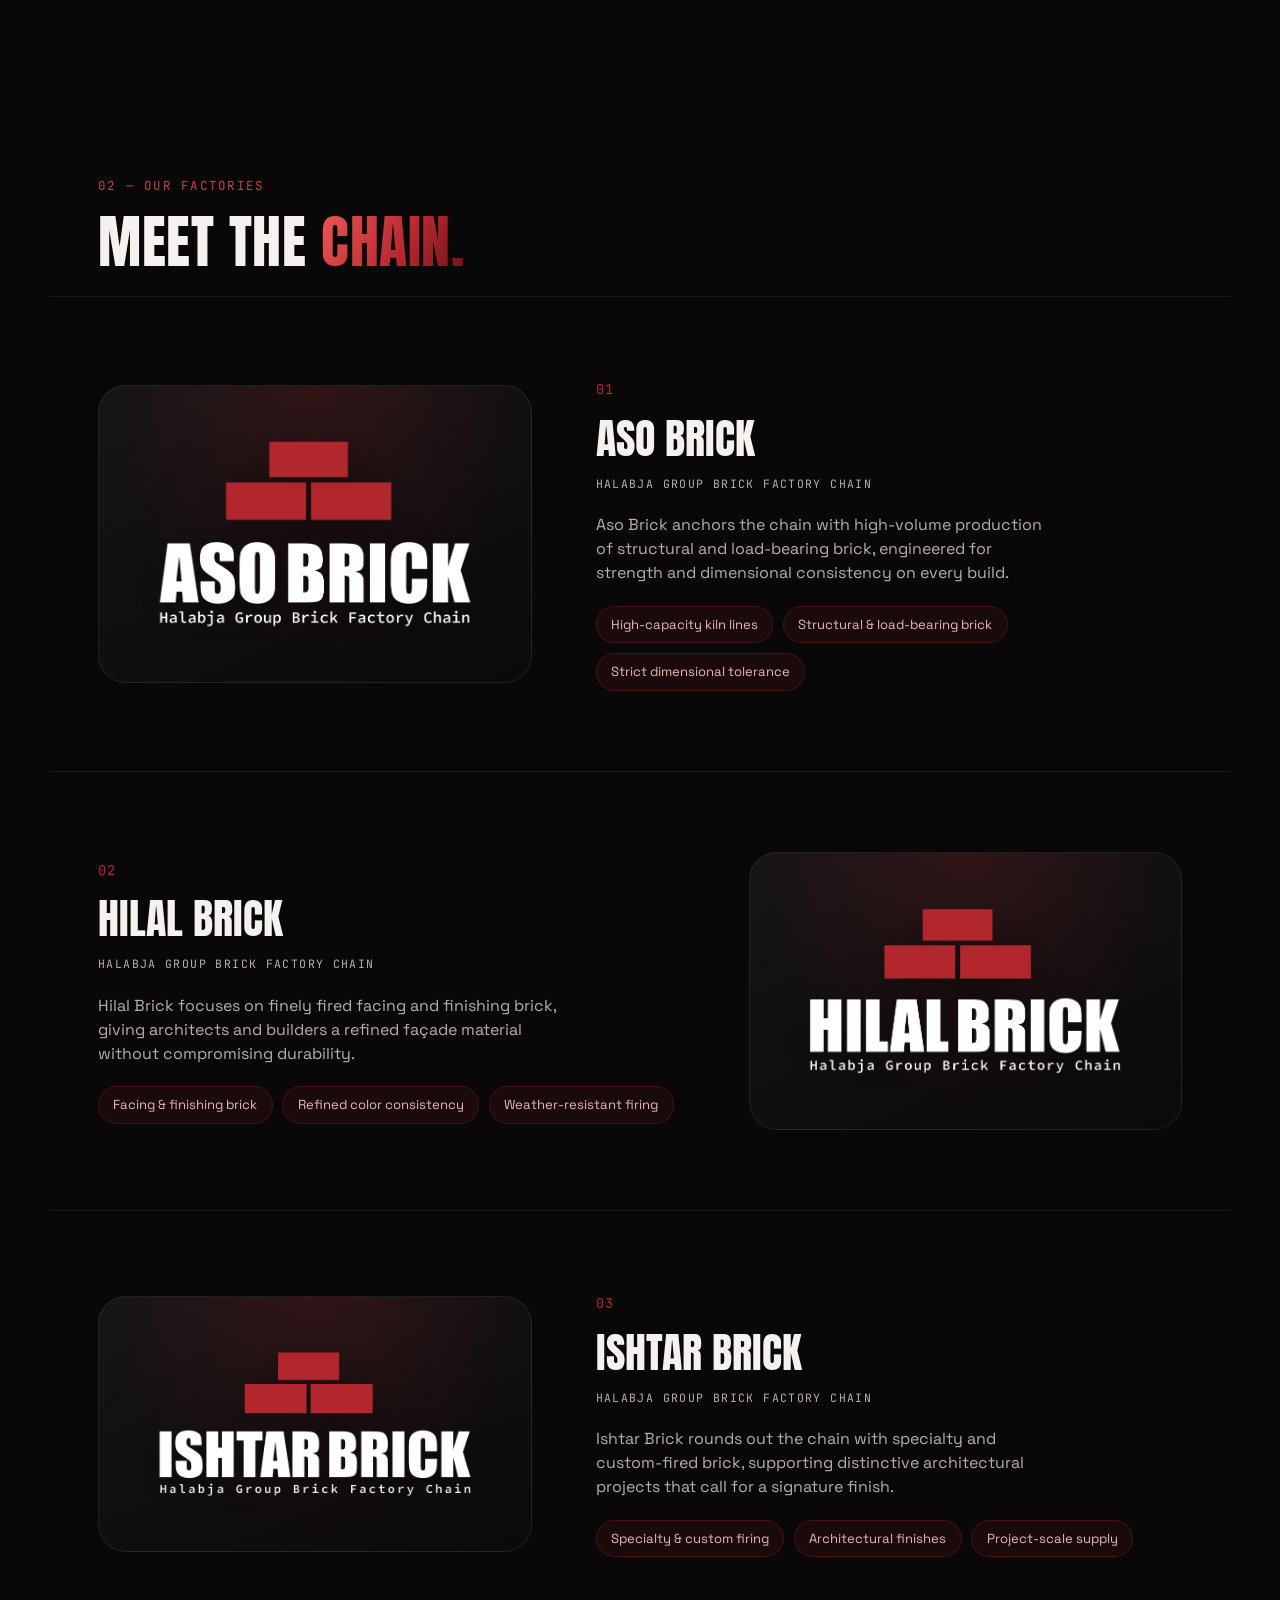
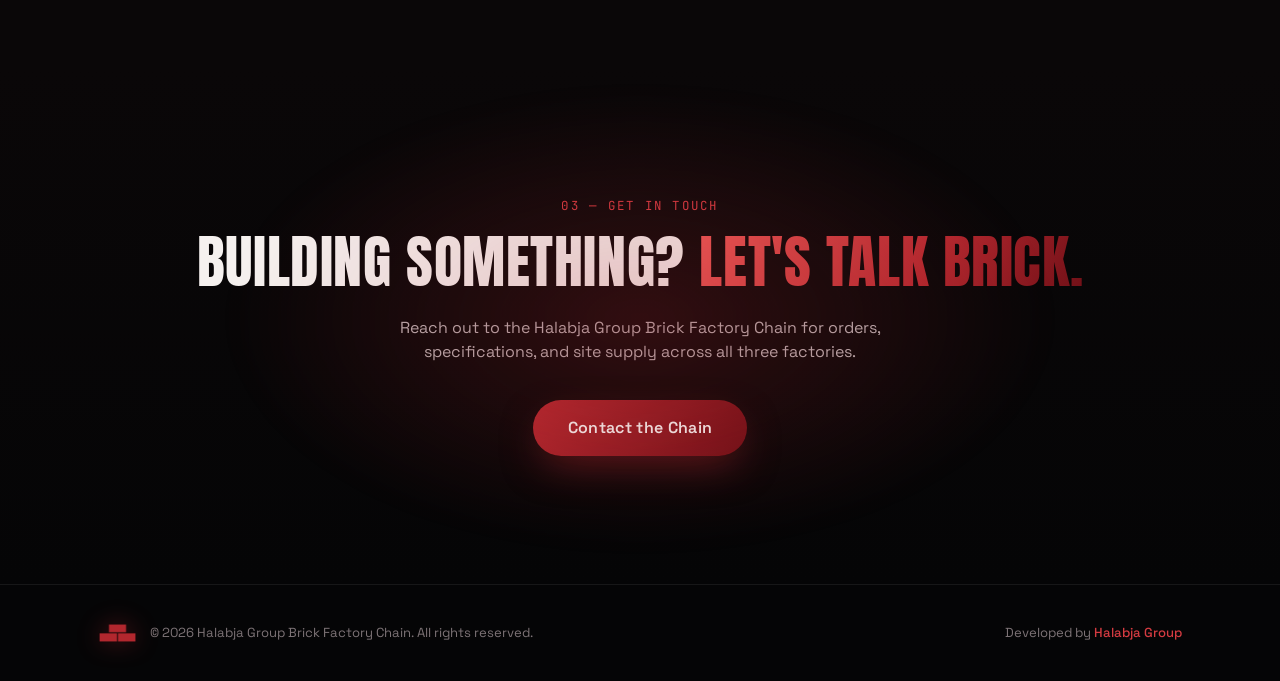
==== commit 06548493: "Add "Developed by Halabja Group" footer credit link Co-Authored-By: Claude Sonnet 5 <noreply@anthrop" ====
--- a/index.html
+++ b/index.html
@@ -175,8 +175,11 @@
 
 <footer class="site-footer">
   <div class="footer-inner">
-    <img src="assets/logos/brick-icon.png" alt="" class="brand-mark small">
-    <p>&copy; <span id="year"></span> Halabja Group Brick Factory Chain. All rights reserved.</p>
+    <div class="footer-row">
+      <img src="assets/logos/brick-icon.png" alt="" class="brand-mark small">
+      <p>&copy; <span id="year"></span> Halabja Group Brick Factory Chain. All rights reserved.</p>
+    </div>
+    <p class="footer-credit">Developed by <a href="https://www.halabjagroup.com" target="_blank" rel="noopener">Halabja Group</a></p>
   </div>
 </footer>
 
--- a/styles.css
+++ b/styles.css
@@ -600,10 +600,30 @@
   margin: 0 auto;
   padding: 0 clamp(1.25rem, 4vw, 3rem);
   display: flex;
-  align-items: center;
-  gap: 0.8rem;
+  flex-wrap: wrap;
+  align-items: center;
+  justify-content: space-between;
+  gap: 0.8rem 1.5rem;
   color: var(--text-faint);
   font-size: 0.82rem;
+}
+
+.footer-row {
+  display: flex;
+  align-items: center;
+  gap: 0.8rem;
+}
+
+.footer-credit {
+  color: var(--text-faint);
+}
+.footer-credit a {
+  color: var(--red-400);
+  font-weight: 500;
+  transition: color 0.25s;
+}
+.footer-credit a:hover {
+  color: var(--red-300);
 }
 
 /* ===== Responsive ===== */
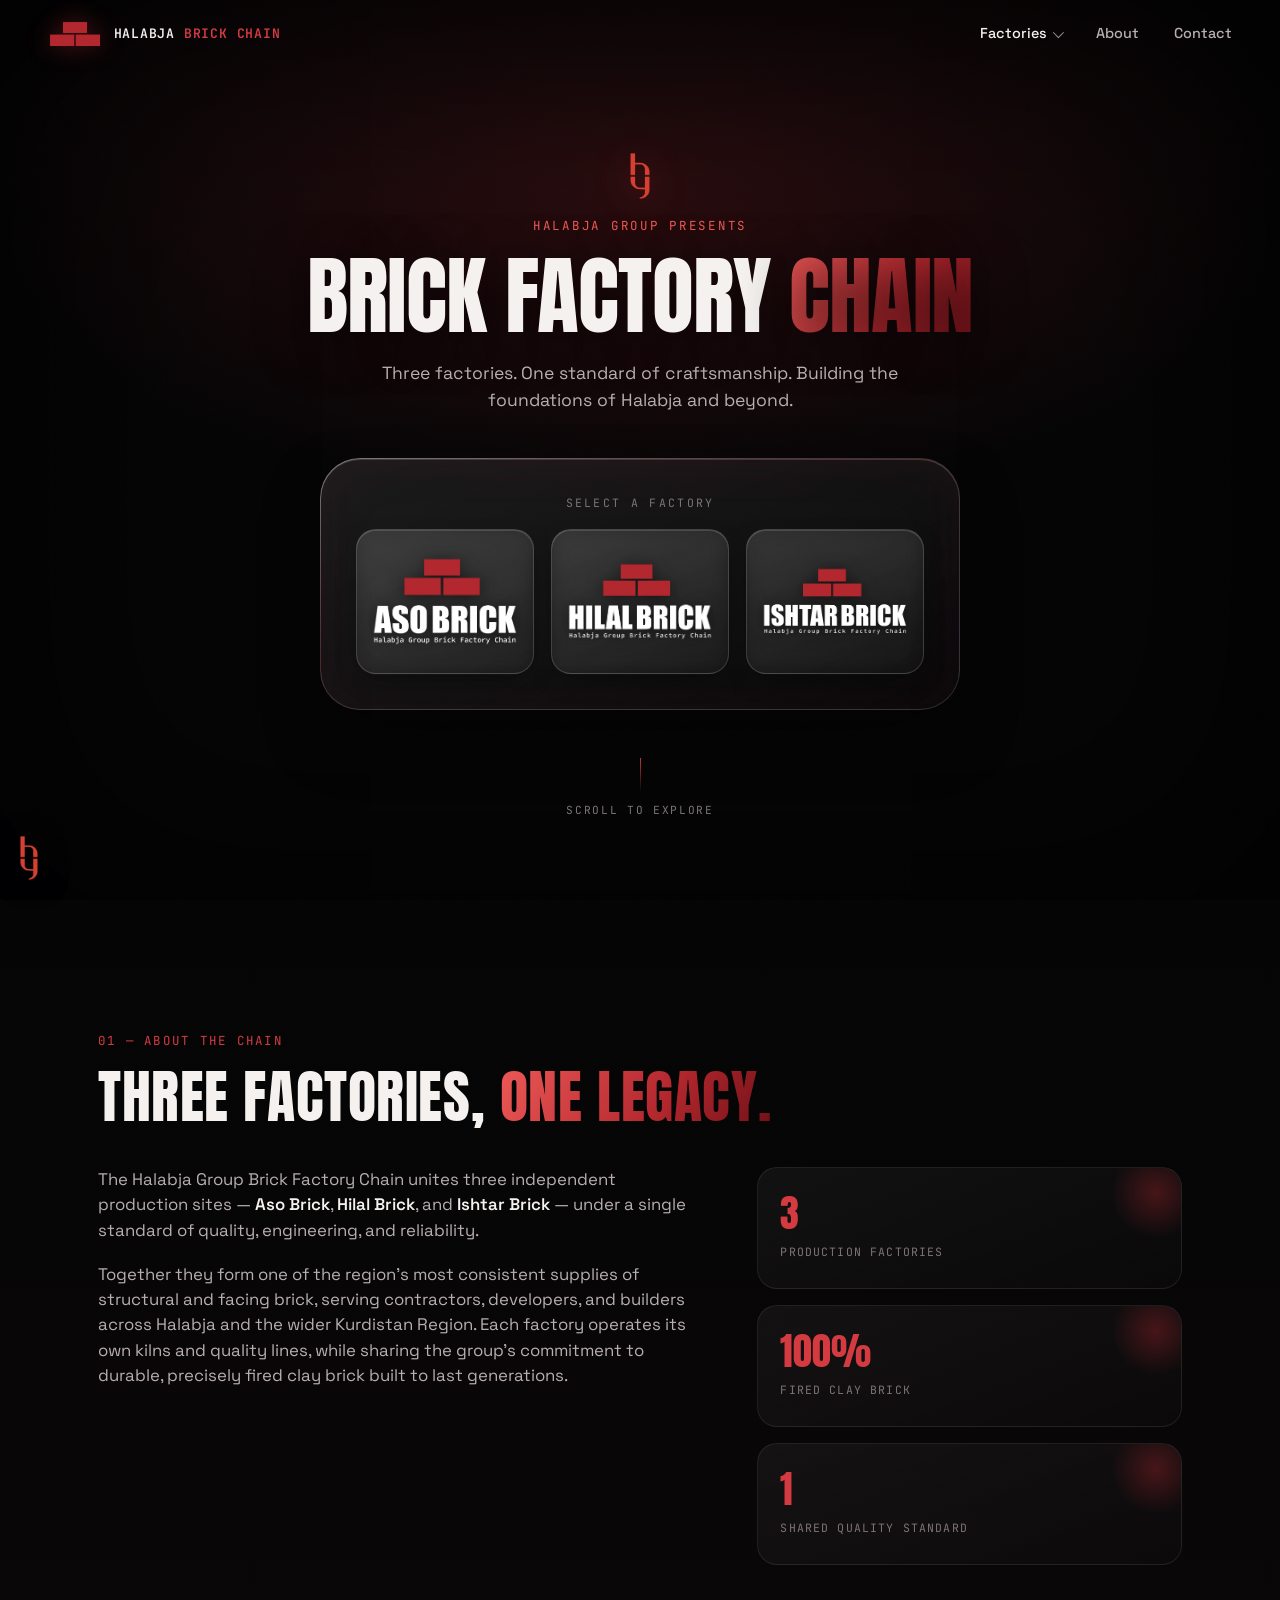
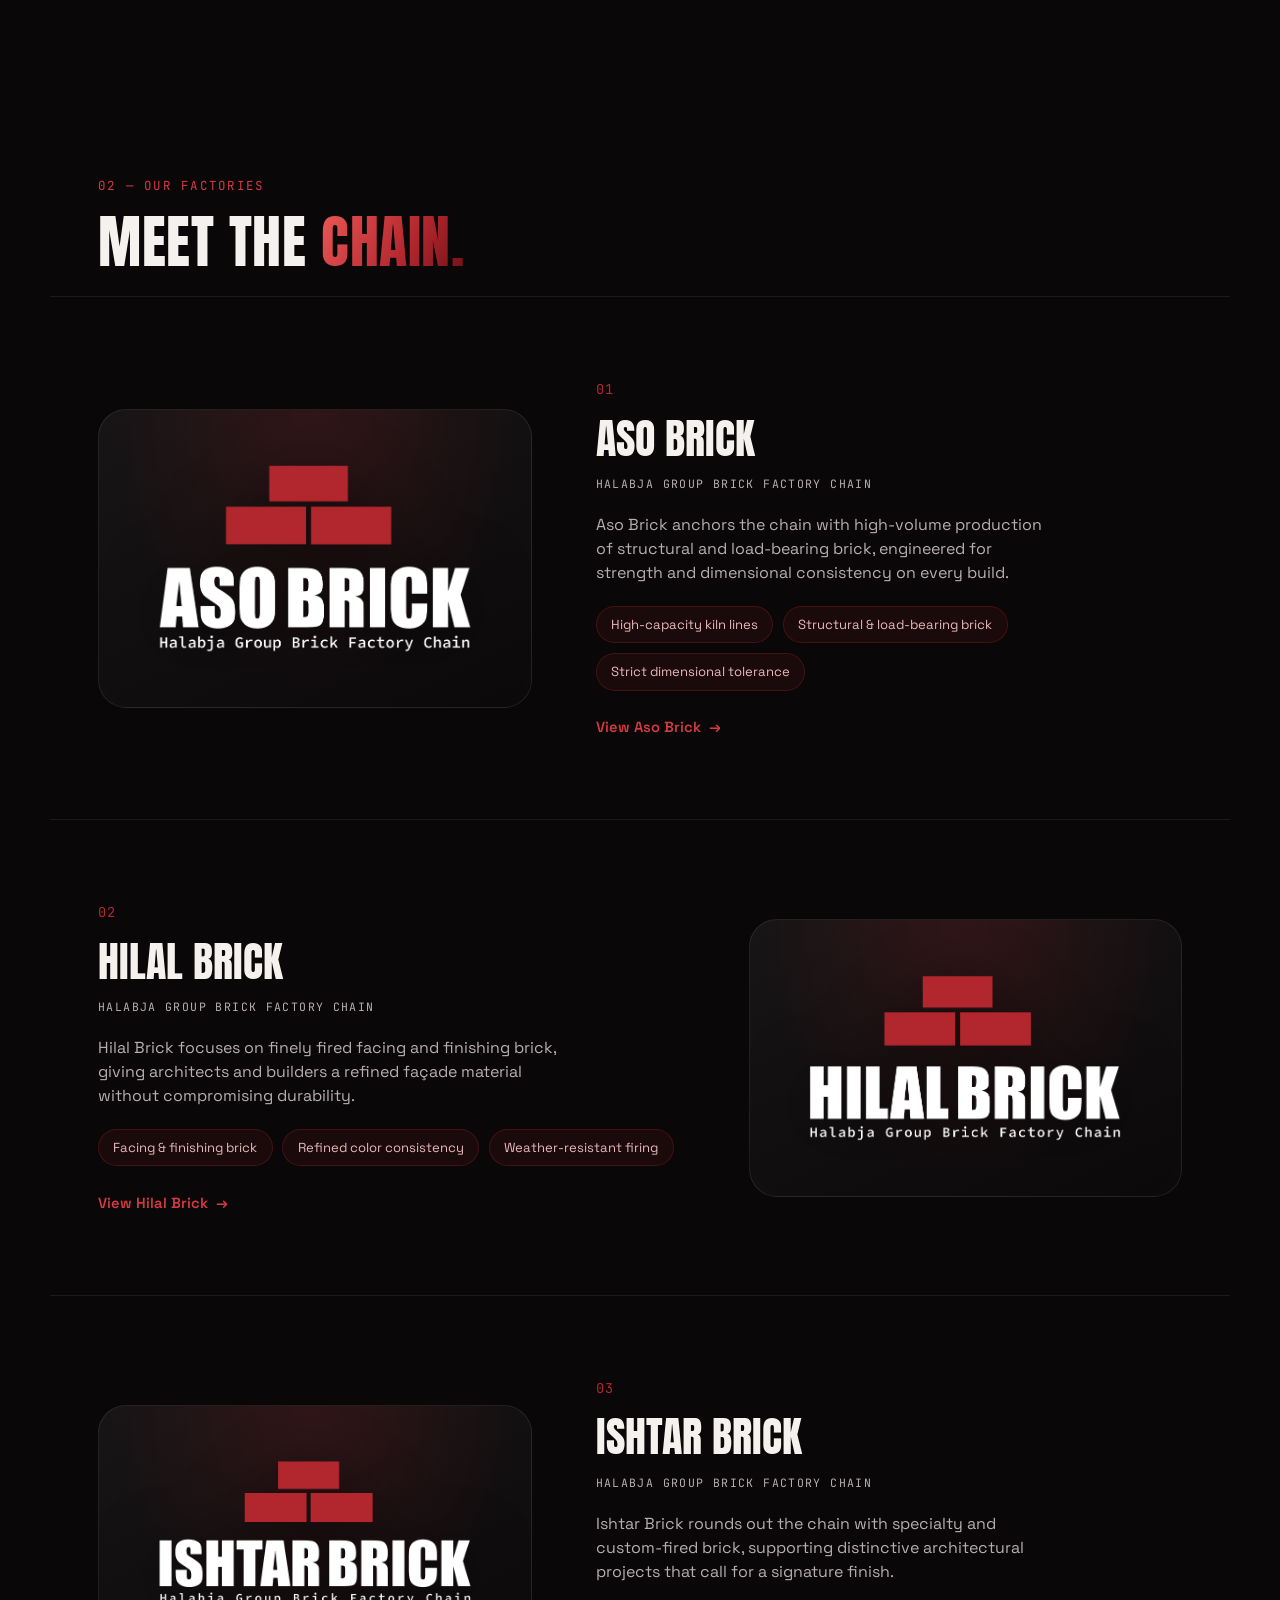
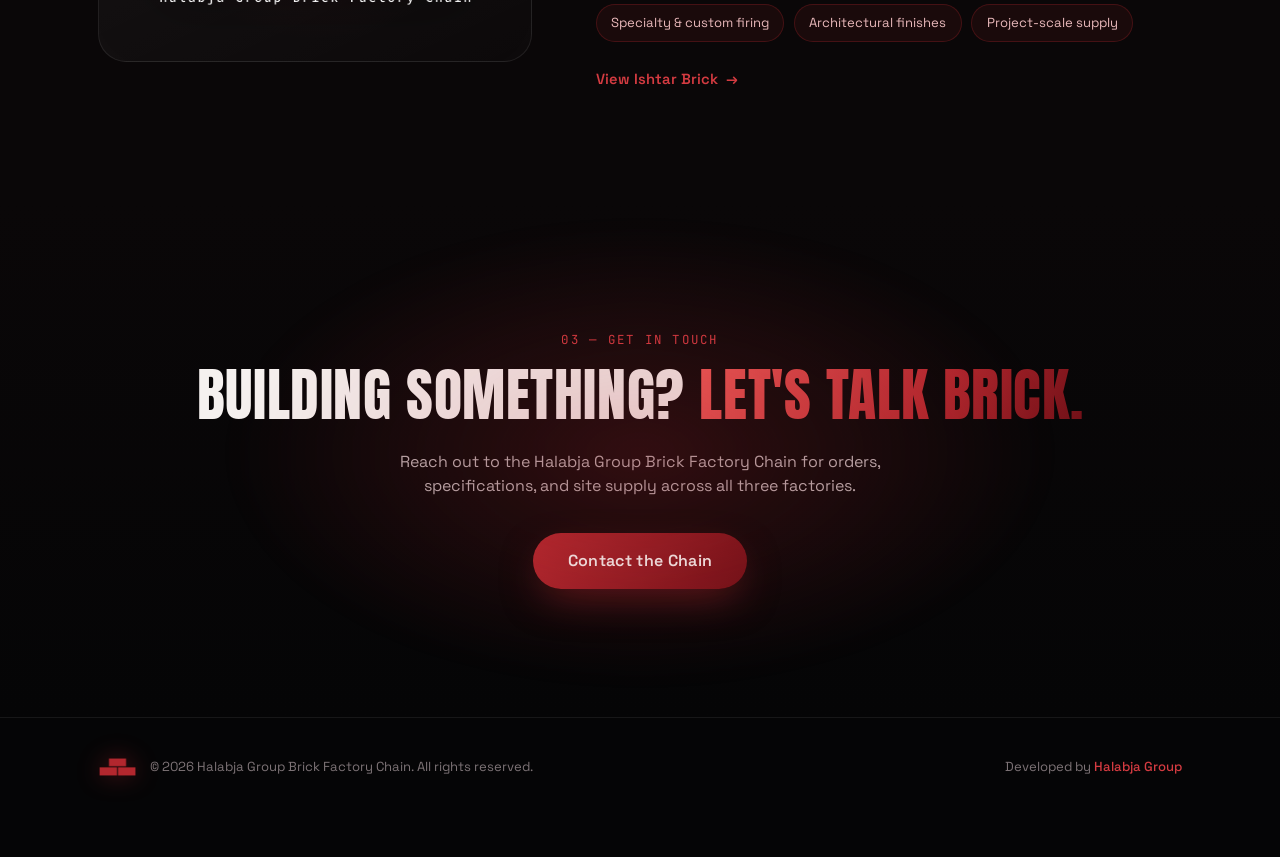
==== commit 8cc078ca: "Add factory pages, Factories hover menu, and fixed HG badge - Aso, Hilal, Ishtar pages: logo + video" ====
--- a/index.html
+++ b/index.html
@@ -16,23 +16,42 @@
 
 <header class="site-header" id="siteHeader">
   <div class="header-inner">
-    <a href="#top" class="brand">
+    <a href="index.html" class="brand">
       <img src="assets/logos/brick-icon.png" alt="" class="brand-mark">
       <span class="brand-text">HALABJA <em>BRICK CHAIN</em></span>
     </a>
     <nav class="main-nav">
-      <a href="#factories">Factories</a>
-      <a href="#about">About</a>
-      <a href="#contact">Contact</a>
+      <div class="nav-item">
+        <a href="index.html#factories">Factories <span class="nav-caret"></span></a>
+        <div class="nav-dropdown">
+          <a href="aso.html"><img src="assets/logos/aso-logo.png" alt="">Aso Brick</a>
+          <a href="hilal.html"><img src="assets/logos/hilal-logo.png" alt="">Hilal Brick</a>
+          <a href="ishtar.html"><img src="assets/logos/ishtar-logo.png" alt="">Ishtar Brick</a>
+        </div>
+      </div>
+      <a href="index.html#about">About</a>
+      <a href="index.html#contact">Contact</a>
     </nav>
     <button class="nav-toggle" id="navToggle" aria-label="Toggle menu" aria-expanded="false">
       <span></span><span></span><span></span>
     </button>
   </div>
   <nav class="mobile-nav" id="mobileNav">
-    <a href="#factories">Factories</a>
-    <a href="#about">About</a>
-    <a href="#contact">Contact</a>
+    <div class="mobile-nav-item" id="mobileFactoriesItem">
+      <div class="mobile-nav-item-head">
+        <a href="index.html#factories">Factories</a>
+        <button class="mobile-nav-caret-btn" id="mobileFactoriesToggle" aria-label="Toggle factories submenu" aria-expanded="false">
+          <svg viewBox="0 0 12 12" fill="none"><path d="M2 4l4 4 4-4" stroke="currentColor" stroke-width="1.5" stroke-linecap="round" stroke-linejoin="round"/></svg>
+        </button>
+      </div>
+      <div class="mobile-nav-sub">
+        <a href="aso.html"><img src="assets/logos/aso-logo.png" alt="">Aso Brick</a>
+        <a href="hilal.html"><img src="assets/logos/hilal-logo.png" alt="">Hilal Brick</a>
+        <a href="ishtar.html"><img src="assets/logos/ishtar-logo.png" alt="">Ishtar Brick</a>
+      </div>
+    </div>
+    <a href="index.html#about">About</a>
+    <a href="index.html#contact">Contact</a>
   </nav>
 </header>
 
@@ -54,18 +73,18 @@
     <div class="glass-panel" id="glassPanel">
       <p class="glass-label">Select a Factory</p>
       <div class="factory-tiles">
-        <button class="factory-tile" data-target="aso">
+        <a class="factory-tile" href="aso.html">
           <span class="tile-glow"></span>
           <img src="assets/logos/aso-logo.png" alt="Aso Brick logo" loading="lazy">
-        </button>
-        <button class="factory-tile" data-target="hilal">
+        </a>
+        <a class="factory-tile" href="hilal.html">
           <span class="tile-glow"></span>
           <img src="assets/logos/hilal-logo.png" alt="Hilal Brick logo" loading="lazy">
-        </button>
-        <button class="factory-tile" data-target="ishtar">
+        </a>
+        <a class="factory-tile" href="ishtar.html">
           <span class="tile-glow"></span>
           <img src="assets/logos/ishtar-logo.png" alt="Ishtar Brick logo" loading="lazy">
-        </button>
+        </a>
       </div>
     </div>
 
@@ -123,6 +142,7 @@
         <li>Structural &amp; load-bearing brick</li>
         <li>Strict dimensional tolerance</li>
       </ul>
+      <a href="aso.html" class="factory-link">View Aso Brick <span aria-hidden="true">→</span></a>
     </div>
   </div>
 
@@ -140,6 +160,7 @@
         <li>Refined color consistency</li>
         <li>Weather-resistant firing</li>
       </ul>
+      <a href="hilal.html" class="factory-link">View Hilal Brick <span aria-hidden="true">→</span></a>
     </div>
   </div>
 
@@ -157,6 +178,7 @@
         <li>Architectural finishes</li>
         <li>Project-scale supply</li>
       </ul>
+      <a href="ishtar.html" class="factory-link">View Ishtar Brick <span aria-hidden="true">→</span></a>
     </div>
   </div>
 </section>
@@ -183,6 +205,10 @@
   </div>
 </footer>
 
+<a class="hg-badge" href="https://www.halabjagroup.com" target="_blank" rel="noopener" aria-label="Halabja Group">
+  <img src="assets/logos/halabja-group-mark-red.png" alt="">
+</a>
+
 <script src="script.js"></script>
 </body>
 </html>
--- a/styles.css
+++ b/styles.css
@@ -134,18 +134,19 @@
 
 .main-nav {
   display: flex;
+  align-items: center;
   gap: 2.2rem;
   font-size: 0.9rem;
   font-weight: 500;
 }
-.main-nav a {
+.main-nav > a {
   position: relative;
   padding: 0.3rem 0;
   color: var(--text-muted);
   transition: color 0.25s;
 }
-.main-nav a:hover { color: var(--text-primary); }
-.main-nav a::after {
+.main-nav > a:hover { color: var(--text-primary); }
+.main-nav > a::after {
   content: '';
   position: absolute;
   left: 0; bottom: -2px;
@@ -153,7 +154,75 @@
   background: var(--red-400);
   transition: width 0.3s var(--ease);
 }
-.main-nav a:hover::after { width: 100%; }
+.main-nav > a:hover::after { width: 100%; }
+
+.nav-item {
+  position: relative;
+}
+.nav-item > a {
+  display: inline-flex;
+  align-items: center;
+  gap: 0.35rem;
+}
+.nav-caret {
+  width: 8px;
+  height: 8px;
+  border-right: 1.5px solid currentColor;
+  border-bottom: 1.5px solid currentColor;
+  transform: rotate(45deg) translateY(-2px);
+  transition: transform 0.25s var(--ease);
+  opacity: 0.6;
+}
+.nav-item:hover .nav-caret,
+.nav-item:focus-within .nav-caret {
+  transform: rotate(-135deg) translateY(1px);
+}
+
+.nav-dropdown {
+  position: absolute;
+  top: calc(100% + 14px);
+  left: 50%;
+  transform: translate(-50%, 8px);
+  min-width: 190px;
+  padding: 0.5rem;
+  border-radius: var(--radius-md);
+  background: linear-gradient(160deg, rgba(20,16,18,0.96), rgba(10,8,9,0.98));
+  border: 1px solid rgba(255,255,255,0.1);
+  backdrop-filter: blur(20px);
+  -webkit-backdrop-filter: blur(20px);
+  box-shadow: 0 24px 50px -16px rgba(0,0,0,0.7), inset 0 1px 0 rgba(255,255,255,0.08);
+  opacity: 0;
+  visibility: hidden;
+  pointer-events: none;
+  transition: opacity 0.25s var(--ease), transform 0.25s var(--ease), visibility 0.25s;
+  z-index: 50;
+}
+.nav-item:hover .nav-dropdown,
+.nav-item:focus-within .nav-dropdown {
+  opacity: 1;
+  visibility: visible;
+  pointer-events: auto;
+  transform: translate(-50%, 0);
+}
+
+.nav-dropdown a {
+  display: flex;
+  align-items: center;
+  gap: 0.6rem;
+  padding: 0.6rem 0.7rem;
+  border-radius: 12px;
+  font-size: 0.85rem;
+  color: var(--text-muted);
+  transition: background 0.2s, color 0.2s;
+}
+.nav-dropdown a:hover {
+  background: rgba(178,39,46,0.14);
+  color: var(--text-primary);
+}
+.nav-dropdown img {
+  height: 16px;
+  width: auto;
+}
 
 .nav-toggle {
   display: none;
@@ -191,6 +260,60 @@
   border-top: 1px solid rgba(255, 255, 255, 0.06);
   font-size: 0.95rem;
   color: var(--text-muted);
+}
+
+.mobile-nav-item {
+  border-top: 1px solid rgba(255, 255, 255, 0.06);
+}
+.mobile-nav-item-head {
+  display: flex;
+  align-items: center;
+  justify-content: space-between;
+  padding: 1rem clamp(1.25rem, 4vw, 3rem);
+}
+.mobile-nav-item-head a {
+  padding: 0;
+  border-top: none;
+  font-size: 0.95rem;
+  color: var(--text-muted);
+}
+.mobile-nav-caret-btn {
+  width: 30px;
+  height: 30px;
+  display: flex;
+  align-items: center;
+  justify-content: center;
+  color: var(--text-faint);
+}
+.mobile-nav-caret-btn svg {
+  width: 12px;
+  height: 12px;
+  transition: transform 0.3s var(--ease);
+}
+.mobile-nav-item.open .mobile-nav-caret-btn svg {
+  transform: rotate(180deg);
+}
+.mobile-nav-sub {
+  max-height: 0;
+  overflow: hidden;
+  transition: max-height 0.3s var(--ease);
+  background: rgba(255,255,255,0.02);
+}
+.mobile-nav-item.open .mobile-nav-sub {
+  max-height: 200px;
+}
+.mobile-nav-sub a {
+  display: flex;
+  align-items: center;
+  gap: 0.6rem;
+  padding: 0.8rem clamp(1.25rem, 4vw, 3rem) 0.8rem calc(clamp(1.25rem, 4vw, 3rem) + 1rem);
+  border-top: 1px solid rgba(255,255,255,0.04);
+  font-size: 0.88rem;
+  color: var(--text-faint);
+}
+.mobile-nav-sub img {
+  height: 14px;
+  width: auto;
 }
 
 /* ===== Hero ===== */
@@ -545,6 +668,21 @@
   color: #e8b8ba;
 }
 
+.factory-link {
+  display: inline-flex;
+  align-items: center;
+  gap: 0.5rem;
+  margin-top: 1.6rem;
+  font-weight: 600;
+  font-size: 0.92rem;
+  color: var(--red-400);
+}
+.factory-link span {
+  transition: transform 0.3s var(--ease);
+}
+.factory-link:hover { color: var(--red-300); }
+.factory-link:hover span { transform: translateX(4px); }
+
 /* ===== CTA ===== */
 .cta {
   position: relative;
@@ -625,6 +763,292 @@
 .footer-credit a:hover {
   color: var(--red-300);
 }
+
+/* ===== Factory subpage: hero ===== */
+.factory-hero {
+  position: relative;
+  min-height: 78vh;
+  min-height: 78svh;
+  display: flex;
+  align-items: center;
+  justify-content: center;
+  overflow: hidden;
+}
+
+.factory-hero-video-wrap {
+  position: absolute;
+  inset: 0;
+  z-index: 0;
+}
+
+.factory-hero-video {
+  position: absolute;
+  inset: 0;
+  width: 100%;
+  height: 100%;
+  object-fit: cover;
+  filter: saturate(1.05) contrast(1.05);
+}
+
+.factory-hero-scrim {
+  position: absolute;
+  inset: 0;
+  background:
+    radial-gradient(ellipse 90% 60% at 50% 15%, rgba(178, 39, 46, 0.2), transparent 60%),
+    linear-gradient(180deg, rgba(5,5,6,0.6) 0%, rgba(5,5,6,0.55) 40%, rgba(5,5,6,0.88) 82%, #050506 100%);
+}
+
+.factory-hero-content {
+  position: relative;
+  z-index: 2;
+  max-width: 800px;
+  padding: 8.5rem 1.5rem 3rem;
+  text-align: center;
+  display: flex;
+  flex-direction: column;
+  align-items: center;
+}
+
+.back-link {
+  display: inline-flex;
+  align-items: center;
+  gap: 0.5rem;
+  font-family: 'JetBrains Mono', monospace;
+  font-size: 0.72rem;
+  letter-spacing: 0.12em;
+  text-transform: uppercase;
+  color: var(--text-faint);
+  margin-bottom: 2rem;
+  transition: color 0.25s;
+}
+.back-link:hover { color: var(--red-300); }
+
+.factory-hero-logo {
+  width: 100%;
+  max-width: 340px;
+  filter: drop-shadow(0 16px 40px rgba(0,0,0,0.6));
+}
+
+/* ===== Carousel / album ===== */
+.carousel-section {
+  padding: clamp(4rem, 9vw, 6.5rem) 0;
+  background: #0a0708;
+}
+
+.carousel {
+  position: relative;
+  max-width: 1180px;
+  margin: 2.5rem auto 0;
+  padding: 0 clamp(1.25rem, 4vw, 3rem);
+}
+
+.carousel-track {
+  display: flex;
+  gap: 1.2rem;
+  overflow-x: auto;
+  scroll-snap-type: x mandatory;
+  scroll-behavior: smooth;
+  padding-bottom: 0.5rem;
+  -webkit-overflow-scrolling: touch;
+  scrollbar-width: none;
+}
+.carousel-track::-webkit-scrollbar { display: none; }
+
+.carousel-slide {
+  flex: 0 0 min(560px, 82vw);
+  scroll-snap-align: start;
+  border-radius: var(--radius-lg);
+  overflow: hidden;
+  aspect-ratio: 4 / 3;
+  border: 1px solid rgba(255,255,255,0.08);
+  position: relative;
+  cursor: zoom-in;
+}
+.carousel-slide img {
+  width: 100%;
+  height: 100%;
+  object-fit: cover;
+  transition: transform 0.5s var(--ease);
+}
+.carousel-slide:hover img { transform: scale(1.05); }
+
+.carousel-btn {
+  position: absolute;
+  top: 50%;
+  transform: translateY(-50%);
+  width: 48px;
+  height: 48px;
+  border-radius: 50%;
+  background: rgba(10,8,9,0.75);
+  border: 1px solid rgba(255,255,255,0.16);
+  backdrop-filter: blur(12px);
+  display: flex;
+  align-items: center;
+  justify-content: center;
+  font-size: 1.4rem;
+  color: var(--text-primary);
+  z-index: 5;
+  transition: background 0.25s, transform 0.25s var(--ease);
+}
+.carousel-btn:hover {
+  background: rgba(178,39,46,0.5);
+  transform: translateY(-50%) scale(1.08);
+}
+.carousel-btn.prev { left: -4px; }
+.carousel-btn.next { right: -4px; }
+
+.carousel-dots {
+  display: flex;
+  justify-content: center;
+  gap: 0.5rem;
+  margin-top: 1.6rem;
+}
+.carousel-dot {
+  width: 8px;
+  height: 8px;
+  border-radius: 50%;
+  background: rgba(255,255,255,0.18);
+  transition: background 0.25s, transform 0.25s;
+}
+.carousel-dot.active {
+  background: var(--red-400);
+  transform: scale(1.3);
+}
+
+/* ===== Lightbox ===== */
+.lightbox {
+  position: fixed;
+  inset: 0;
+  z-index: 500;
+  background: rgba(3,2,3,0.94);
+  display: flex;
+  align-items: center;
+  justify-content: center;
+  opacity: 0;
+  visibility: hidden;
+  transition: opacity 0.3s var(--ease), visibility 0.3s;
+  padding: clamp(1rem, 5vw, 3rem);
+}
+.lightbox.open { opacity: 1; visibility: visible; }
+.lightbox img {
+  max-width: 100%;
+  max-height: 88vh;
+  border-radius: var(--radius-md);
+  box-shadow: 0 30px 80px rgba(0,0,0,0.6);
+}
+.lightbox-close {
+  position: absolute;
+  top: clamp(1rem, 4vw, 2rem);
+  right: clamp(1rem, 4vw, 2rem);
+  width: 44px;
+  height: 44px;
+  border-radius: 50%;
+  background: rgba(255,255,255,0.08);
+  border: 1px solid rgba(255,255,255,0.16);
+  color: var(--text-primary);
+  font-size: 1.3rem;
+  display: flex;
+  align-items: center;
+  justify-content: center;
+}
+
+/* ===== Writing section ===== */
+.writing-section {
+  padding: clamp(4rem, 9vw, 6.5rem) 0;
+  background: linear-gradient(180deg, #0a0708 0%, #050506 100%);
+}
+.writing-copy {
+  max-width: 68ch;
+  margin-top: 1rem;
+}
+.writing-copy p {
+  color: var(--text-muted);
+  font-size: 1.05rem;
+  margin-bottom: 1.2rem;
+}
+.writing-copy strong { color: var(--text-primary); font-weight: 600; }
+
+/* ===== Certifications ===== */
+.certs-section {
+  padding: clamp(4rem, 9vw, 6.5rem) 0 clamp(5rem, 10vw, 7.5rem);
+  background: #050506;
+}
+.certs-note {
+  color: var(--text-faint);
+  font-size: 0.85rem;
+  margin-top: -0.5rem;
+  margin-bottom: 2rem;
+  max-width: 60ch;
+}
+.certs-grid {
+  display: grid;
+  grid-template-columns: repeat(3, 1fr);
+  gap: 1.4rem;
+  margin-top: 1rem;
+}
+.cert-card {
+  padding: 1.8rem 1.6rem;
+  border-radius: var(--radius-md);
+  background: linear-gradient(160deg, rgba(255,255,255,0.055), rgba(255,255,255,0.015));
+  border: 1px solid rgba(255,255,255,0.09);
+  position: relative;
+  overflow: hidden;
+}
+.cert-card::after {
+  content: '';
+  position: absolute;
+  right: -30px; bottom: -30px;
+  width: 110px; height: 110px;
+  border-radius: 50%;
+  background: radial-gradient(circle, rgba(178,39,46,0.22), transparent 70%);
+}
+.cert-badge {
+  width: 46px;
+  height: 46px;
+  border-radius: 14px;
+  display: flex;
+  align-items: center;
+  justify-content: center;
+  background: linear-gradient(145deg, var(--red-400), var(--red-700));
+  box-shadow: 0 10px 22px -8px rgba(178,39,46,0.55);
+  margin-bottom: 1.1rem;
+}
+.cert-badge svg {
+  width: 22px;
+  height: 22px;
+  fill: none;
+  stroke: #fff;
+  stroke-width: 2;
+}
+.cert-card h4 {
+  font-family: 'Space Grotesk', sans-serif;
+  font-weight: 600;
+  font-size: 1.05rem;
+  margin-bottom: 0.5rem;
+}
+.cert-card p {
+  color: var(--text-faint);
+  font-size: 0.85rem;
+  line-height: 1.55;
+}
+
+/* ===== Halabja Group badge: pinned bottom-left, no background ===== */
+.hg-badge {
+  position: fixed;
+  left: 20px;
+  bottom: 20px;
+  z-index: 150;
+  display: block;
+  line-height: 0;
+  transition: transform 0.3s var(--ease);
+}
+.hg-badge img {
+  height: 44px;
+  width: auto;
+  filter: drop-shadow(0 4px 14px rgba(0,0,0,0.55));
+}
+.hg-badge:hover { transform: translateY(-3px) scale(1.06); }
+.site-footer { padding-bottom: 5rem; }
 
 /* ===== Responsive ===== */
 @media (max-width: 900px) {
@@ -635,6 +1059,7 @@
     direction: ltr;
   }
   .factory-media { max-width: 360px; margin: 0 auto; }
+  .certs-grid { grid-template-columns: 1fr 1fr; }
 }
 
 @media (max-width: 720px) {
@@ -643,11 +1068,19 @@
   .mobile-nav { display: flex; }
   .factory-tiles { gap: 0.6rem; }
   .hero-content { padding-top: 6.5rem; }
+  .factory-hero-content { padding-top: 7.5rem; }
+  .carousel-btn { width: 40px; height: 40px; font-size: 1.2rem; }
+  .carousel-btn.prev { left: 0.4rem; }
+  .carousel-btn.next { right: 0.4rem; }
 }
 
 @media (max-width: 480px) {
   .factory-tile { aspect-ratio: 1 / 0.95; padding: 0.6rem; }
   .glass-panel { border-radius: var(--radius-lg); }
+  .certs-grid { grid-template-columns: 1fr; }
+  .hg-badge { left: 14px; bottom: 14px; }
+  .hg-badge img { height: 36px; }
+  .carousel-slide { flex-basis: 88vw; aspect-ratio: 1 / 1; }
 }
 
 /* ===== Reveal on scroll ===== */
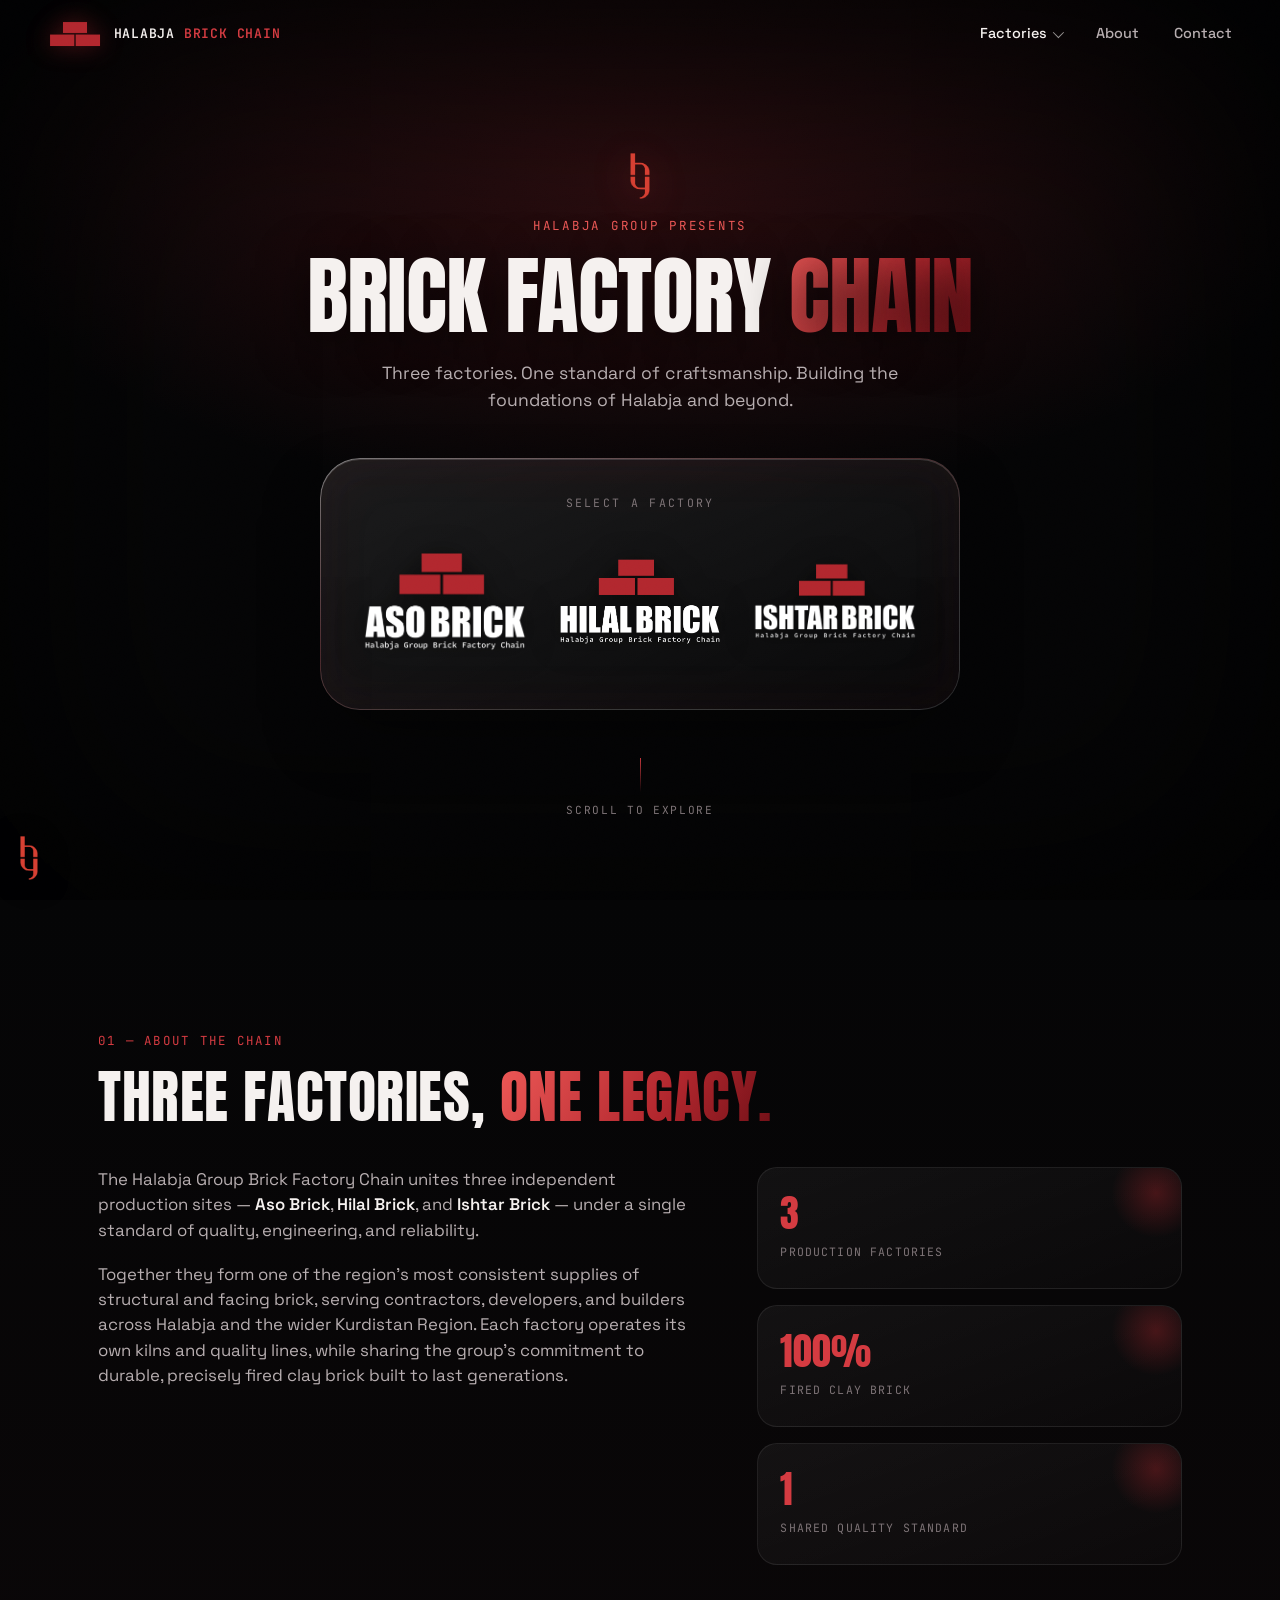
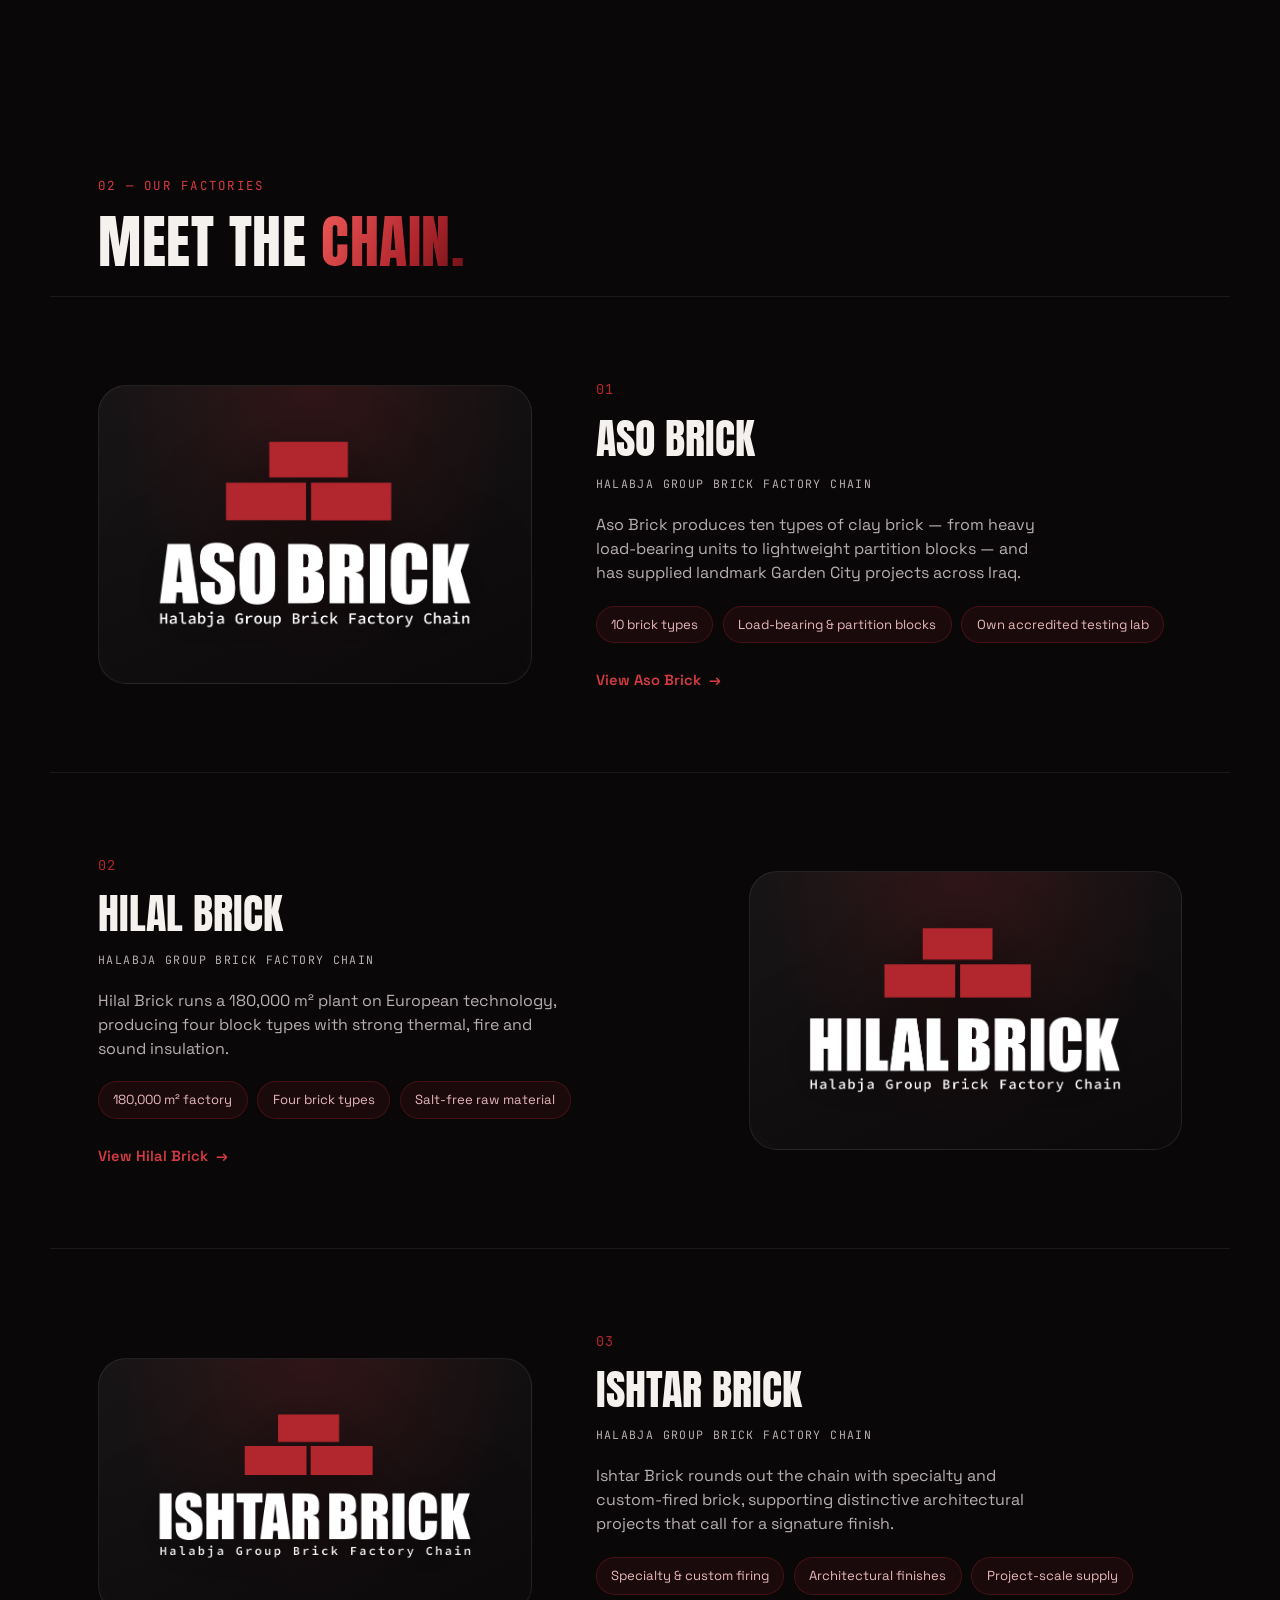
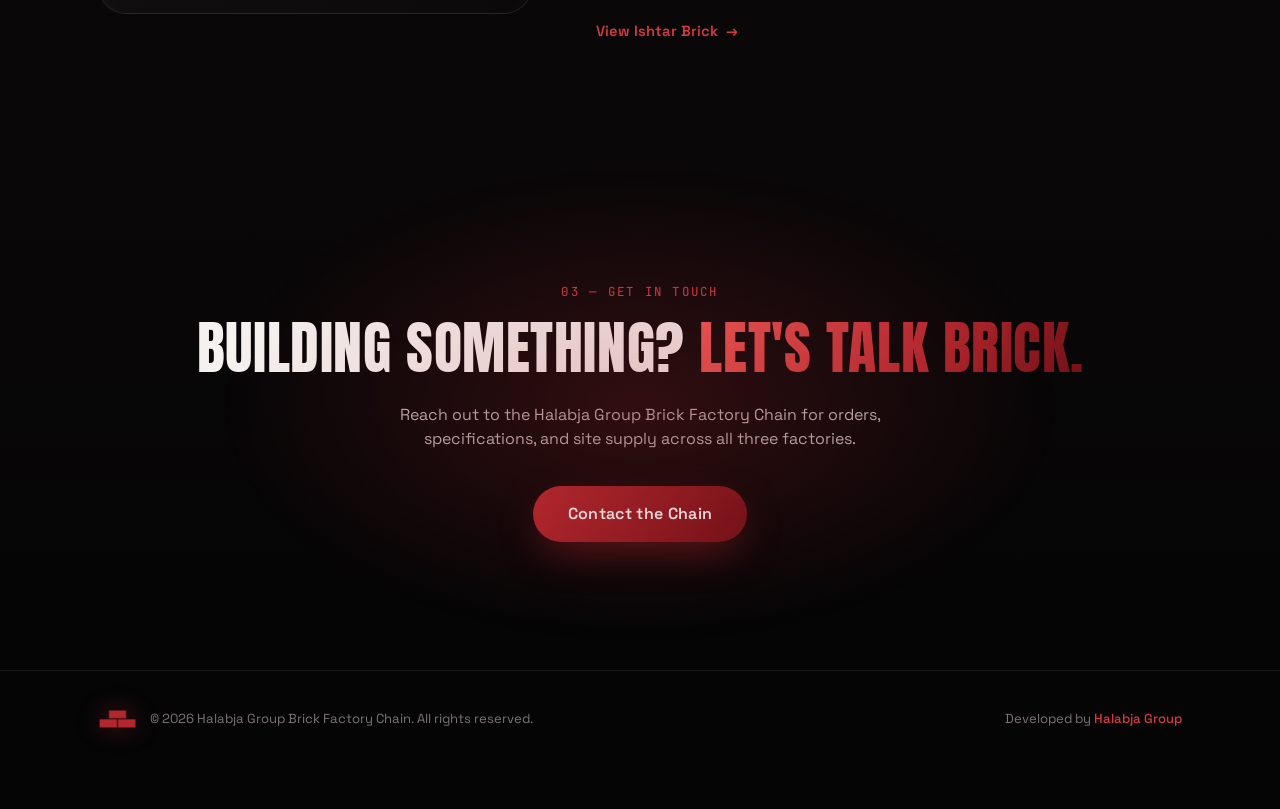
==== commit 31b1ff19: "Add real brick types, projects, factory albums and certificates for Aso and Hilal Content and photos" ====
--- a/index.html
+++ b/index.html
@@ -136,11 +136,11 @@
       <span class="factory-index">01</span>
       <h3>Aso Brick</h3>
       <p class="factory-tagline">Halabja Group Brick Factory Chain</p>
-      <p>Aso Brick anchors the chain with high-volume production of structural and load-bearing brick, engineered for strength and dimensional consistency on every build.</p>
+      <p>Aso Brick produces ten types of clay brick — from heavy load-bearing units to lightweight partition blocks — and has supplied landmark Garden City projects across Iraq.</p>
       <ul class="factory-features">
-        <li>High-capacity kiln lines</li>
-        <li>Structural &amp; load-bearing brick</li>
-        <li>Strict dimensional tolerance</li>
+        <li>10 brick types</li>
+        <li>Load-bearing &amp; partition blocks</li>
+        <li>Own accredited testing lab</li>
       </ul>
       <a href="aso.html" class="factory-link">View Aso Brick <span aria-hidden="true">→</span></a>
     </div>
@@ -154,11 +154,11 @@
       <span class="factory-index">02</span>
       <h3>Hilal Brick</h3>
       <p class="factory-tagline">Halabja Group Brick Factory Chain</p>
-      <p>Hilal Brick focuses on finely fired facing and finishing brick, giving architects and builders a refined façade material without compromising durability.</p>
+      <p>Hilal Brick runs a 180,000 m² plant on European technology, producing four block types with strong thermal, fire and sound insulation.</p>
       <ul class="factory-features">
-        <li>Facing &amp; finishing brick</li>
-        <li>Refined color consistency</li>
-        <li>Weather-resistant firing</li>
+        <li>180,000 m² factory</li>
+        <li>Four brick types</li>
+        <li>Salt-free raw material</li>
       </ul>
       <a href="hilal.html" class="factory-link">View Hilal Brick <span aria-hidden="true">→</span></a>
     </div>
--- a/styles.css
+++ b/styles.css
@@ -451,44 +451,33 @@
 .factory-tile {
   position: relative;
   aspect-ratio: 1 / 0.82;
-  border-radius: var(--radius-md);
-  background: linear-gradient(160deg, rgba(255,255,255,0.1), rgba(255,255,255,0.02));
-  border: 1px solid rgba(255,255,255,0.16);
-  backdrop-filter: blur(10px);
-  -webkit-backdrop-filter: blur(10px);
   display: flex;
   align-items: center;
   justify-content: center;
-  padding: 0.9rem;
-  overflow: hidden;
-  transition: transform 0.4s var(--ease), box-shadow 0.4s var(--ease), background 0.4s var(--ease);
-  box-shadow: 0 10px 24px -8px rgba(0,0,0,0.5), inset 0 1px 0 rgba(255,255,255,0.14);
+  padding: 0.4rem;
+  transition: transform 0.4s var(--ease);
 }
 
 .factory-tile img {
   width: 100%;
   height: 100%;
   object-fit: contain;
-  filter: drop-shadow(0 2px 8px rgba(0,0,0,0.55));
-  transition: transform 0.4s var(--ease);
-}
-
-.tile-glow {
-  position: absolute;
-  inset: -40%;
-  background: radial-gradient(circle at 50% 50%, rgba(178,39,46,0.55), transparent 65%);
-  opacity: 0;
-  transition: opacity 0.4s var(--ease);
-}
+  filter: drop-shadow(0 4px 14px rgba(0,0,0,0.6));
+  transition: transform 0.4s var(--ease), filter 0.4s var(--ease);
+}
+
+.tile-glow { display: none; }
 
 .factory-tile:hover,
 .factory-tile:focus-visible {
-  transform: translateY(-6px) scale(1.03);
-  box-shadow: 0 22px 40px -12px rgba(178,39,46,0.45), 0 0 0 1px rgba(178,39,46,0.4);
-}
-.factory-tile:hover .tile-glow { opacity: 0.5; }
-.factory-tile:hover img { transform: scale(1.06); }
-.factory-tile:active { transform: translateY(-2px) scale(0.99); }
+  transform: translateY(-4px);
+}
+.factory-tile:hover img,
+.factory-tile:focus-visible img {
+  transform: scale(1.07);
+  filter: drop-shadow(0 6px 22px rgba(178,39,46,0.75));
+}
+.factory-tile:active { transform: translateY(-1px) scale(0.99); }
 
 /* ===== Scroll cue ===== */
 .scroll-cue {
@@ -1031,6 +1020,210 @@
   font-size: 0.85rem;
   line-height: 1.55;
 }
+
+/* ===== Brick types ===== */
+.types-section {
+  padding: clamp(4rem, 9vw, 6.5rem) 0;
+  background: #050506;
+}
+.type-filter {
+  display: flex;
+  flex-wrap: wrap;
+  gap: 0.6rem;
+  margin: 1.2rem 0 2rem;
+}
+.type-filter button {
+  padding: 0.55rem 1.1rem;
+  border-radius: 999px;
+  font-size: 0.85rem;
+  font-weight: 500;
+  color: var(--text-muted);
+  border: 1px solid rgba(255,255,255,0.12);
+  background: rgba(255,255,255,0.03);
+  transition: background 0.25s, color 0.25s, border-color 0.25s;
+}
+.type-filter button:hover { color: var(--text-primary); border-color: rgba(255,255,255,0.28); }
+.type-filter button.active {
+  color: #fff;
+  background: linear-gradient(120deg, var(--red-500), var(--red-700));
+  border-color: transparent;
+}
+.types-grid {
+  display: grid;
+  grid-template-columns: repeat(3, 1fr);
+  gap: 1.4rem;
+}
+.type-card {
+  display: flex;
+  flex-direction: column;
+  border-radius: var(--radius-md);
+  overflow: hidden;
+  background: linear-gradient(160deg, rgba(255,255,255,0.055), rgba(255,255,255,0.015));
+  border: 1px solid rgba(255,255,255,0.09);
+}
+.type-card.hidden { display: none; }
+.type-visual {
+  position: relative;
+  height: 210px;
+  display: flex;
+  align-items: center;
+  justify-content: center;
+  padding: 1.4rem;
+  background: radial-gradient(ellipse at 50% 35%, rgba(178,39,46,0.28), transparent 70%);
+}
+.type-visual img {
+  max-height: 100%;
+  max-width: 100%;
+  width: auto;
+  object-fit: contain;
+  filter: drop-shadow(0 14px 22px rgba(0,0,0,0.55));
+  transition: transform 0.5s var(--ease);
+}
+.type-card:hover .type-visual img { transform: scale(1.06) rotate(-1deg); }
+.type-body {
+  display: flex;
+  flex-direction: column;
+  flex: 1;
+  padding: 1.3rem 1.4rem 1.5rem;
+}
+.type-head {
+  display: flex;
+  align-items: center;
+  justify-content: space-between;
+  gap: 0.8rem;
+  margin-bottom: 0.7rem;
+}
+.type-head h4 {
+  font-family: 'Anton', sans-serif;
+  font-weight: 400;
+  font-size: 1.5rem;
+  text-transform: uppercase;
+  letter-spacing: 0.01em;
+}
+.type-tag {
+  font-family: 'JetBrains Mono', monospace;
+  font-size: 0.64rem;
+  letter-spacing: 0.1em;
+  text-transform: uppercase;
+  padding: 0.3rem 0.6rem;
+  border-radius: 999px;
+  white-space: nowrap;
+  color: #e8b8ba;
+  background: rgba(178,39,46,0.12);
+  border: 1px solid rgba(178,39,46,0.3);
+}
+.type-tag.non { color: var(--text-muted); background: rgba(255,255,255,0.05); border-color: rgba(255,255,255,0.14); }
+.type-desc {
+  color: var(--text-muted);
+  font-size: 0.9rem;
+  line-height: 1.55;
+  margin-bottom: 1.1rem;
+}
+.type-specs {
+  margin-top: auto;
+  display: grid;
+  grid-template-columns: 1.7fr 1fr;
+  gap: 0.8rem;
+  padding-top: 1rem;
+  border-top: 1px solid rgba(255,255,255,0.08);
+}
+.type-specs span {
+  display: block;
+  font-family: 'JetBrains Mono', monospace;
+  font-size: 0.62rem;
+  letter-spacing: 0.12em;
+  text-transform: uppercase;
+  color: var(--text-faint);
+  margin-bottom: 0.25rem;
+}
+.type-specs b { font-size: 0.88rem; font-weight: 600; white-space: nowrap; }
+.type-datasheet {
+  margin-top: 1rem;
+  align-self: flex-start;
+  font-size: 0.85rem;
+  font-weight: 600;
+  color: var(--red-400);
+}
+.type-datasheet:hover { color: var(--red-300); }
+
+@media (min-width: 1000px) {
+  .types-grid.cols-4 { grid-template-columns: repeat(4, 1fr); }
+}
+
+/* ===== Projects ===== */
+.projects-section {
+  padding: clamp(4rem, 9vw, 6.5rem) 0;
+  background: linear-gradient(180deg, #050506 0%, #0a0708 100%);
+}
+.projects-grid {
+  display: grid;
+  grid-template-columns: repeat(3, 1fr);
+  gap: 1.4rem;
+  margin-top: 2rem;
+}
+.project-card {
+  display: flex;
+  flex-direction: column;
+  border-radius: var(--radius-md);
+  overflow: hidden;
+  background: linear-gradient(160deg, rgba(255,255,255,0.055), rgba(255,255,255,0.015));
+  border: 1px solid rgba(255,255,255,0.09);
+}
+.project-photo {
+  aspect-ratio: 4 / 3;
+  overflow: hidden;
+  cursor: zoom-in;
+}
+.project-photo img {
+  width: 100%;
+  height: 100%;
+  object-fit: cover;
+  transition: transform 0.6s var(--ease);
+}
+.project-card:hover .project-photo img { transform: scale(1.06); }
+.project-body { padding: 1.3rem 1.4rem 1.6rem; }
+.project-body h4 {
+  font-family: 'Space Grotesk', sans-serif;
+  font-weight: 600;
+  font-size: 1.1rem;
+  margin-bottom: 0.35rem;
+}
+.project-meta {
+  font-family: 'JetBrains Mono', monospace;
+  font-size: 0.68rem;
+  letter-spacing: 0.1em;
+  text-transform: uppercase;
+  color: var(--red-400);
+  margin-bottom: 0.7rem;
+}
+.project-body p { color: var(--text-muted); font-size: 0.88rem; line-height: 1.55; }
+
+/* ===== Certificate documents ===== */
+.cert-docs {
+  display: grid;
+  grid-template-columns: repeat(2, minmax(0, 1fr));
+  gap: 1.4rem;
+  margin-top: 1rem;
+  max-width: 900px;
+}
+.cert-doc {
+  border-radius: var(--radius-md);
+  overflow: hidden;
+  background: linear-gradient(160deg, rgba(255,255,255,0.055), rgba(255,255,255,0.015));
+  border: 1px solid rgba(255,255,255,0.09);
+}
+.cert-doc-img {
+  display: block;
+  width: 100%;
+  cursor: zoom-in;
+  background: #e9e7e6;
+}
+.cert-doc-img img { width: 100%; height: auto; transition: transform 0.5s var(--ease); }
+.cert-doc-img:hover img { transform: scale(1.03); }
+.cert-doc-img { overflow: hidden; }
+.cert-doc-body { padding: 1.2rem 1.4rem 1.5rem; }
+.cert-doc-body h4 { font-size: 1.02rem; font-weight: 600; margin-bottom: 0.4rem; }
+.cert-doc-body p { color: var(--text-faint); font-size: 0.85rem; line-height: 1.55; }
 
 /* ===== Halabja Group badge: pinned bottom-left, no background ===== */
 .hg-badge {
@@ -1060,6 +1253,7 @@
   }
   .factory-media { max-width: 360px; margin: 0 auto; }
   .certs-grid { grid-template-columns: 1fr 1fr; }
+  .types-grid, .projects-grid { grid-template-columns: 1fr 1fr; }
 }
 
 @media (max-width: 720px) {
@@ -1078,6 +1272,7 @@
   .factory-tile { aspect-ratio: 1 / 0.95; padding: 0.6rem; }
   .glass-panel { border-radius: var(--radius-lg); }
   .certs-grid { grid-template-columns: 1fr; }
+  .types-grid, .projects-grid, .cert-docs { grid-template-columns: 1fr; }
   .hg-badge { left: 14px; bottom: 14px; }
   .hg-badge img { height: 36px; }
   .carousel-slide { flex-basis: 88vw; aspect-ratio: 1 / 1; }
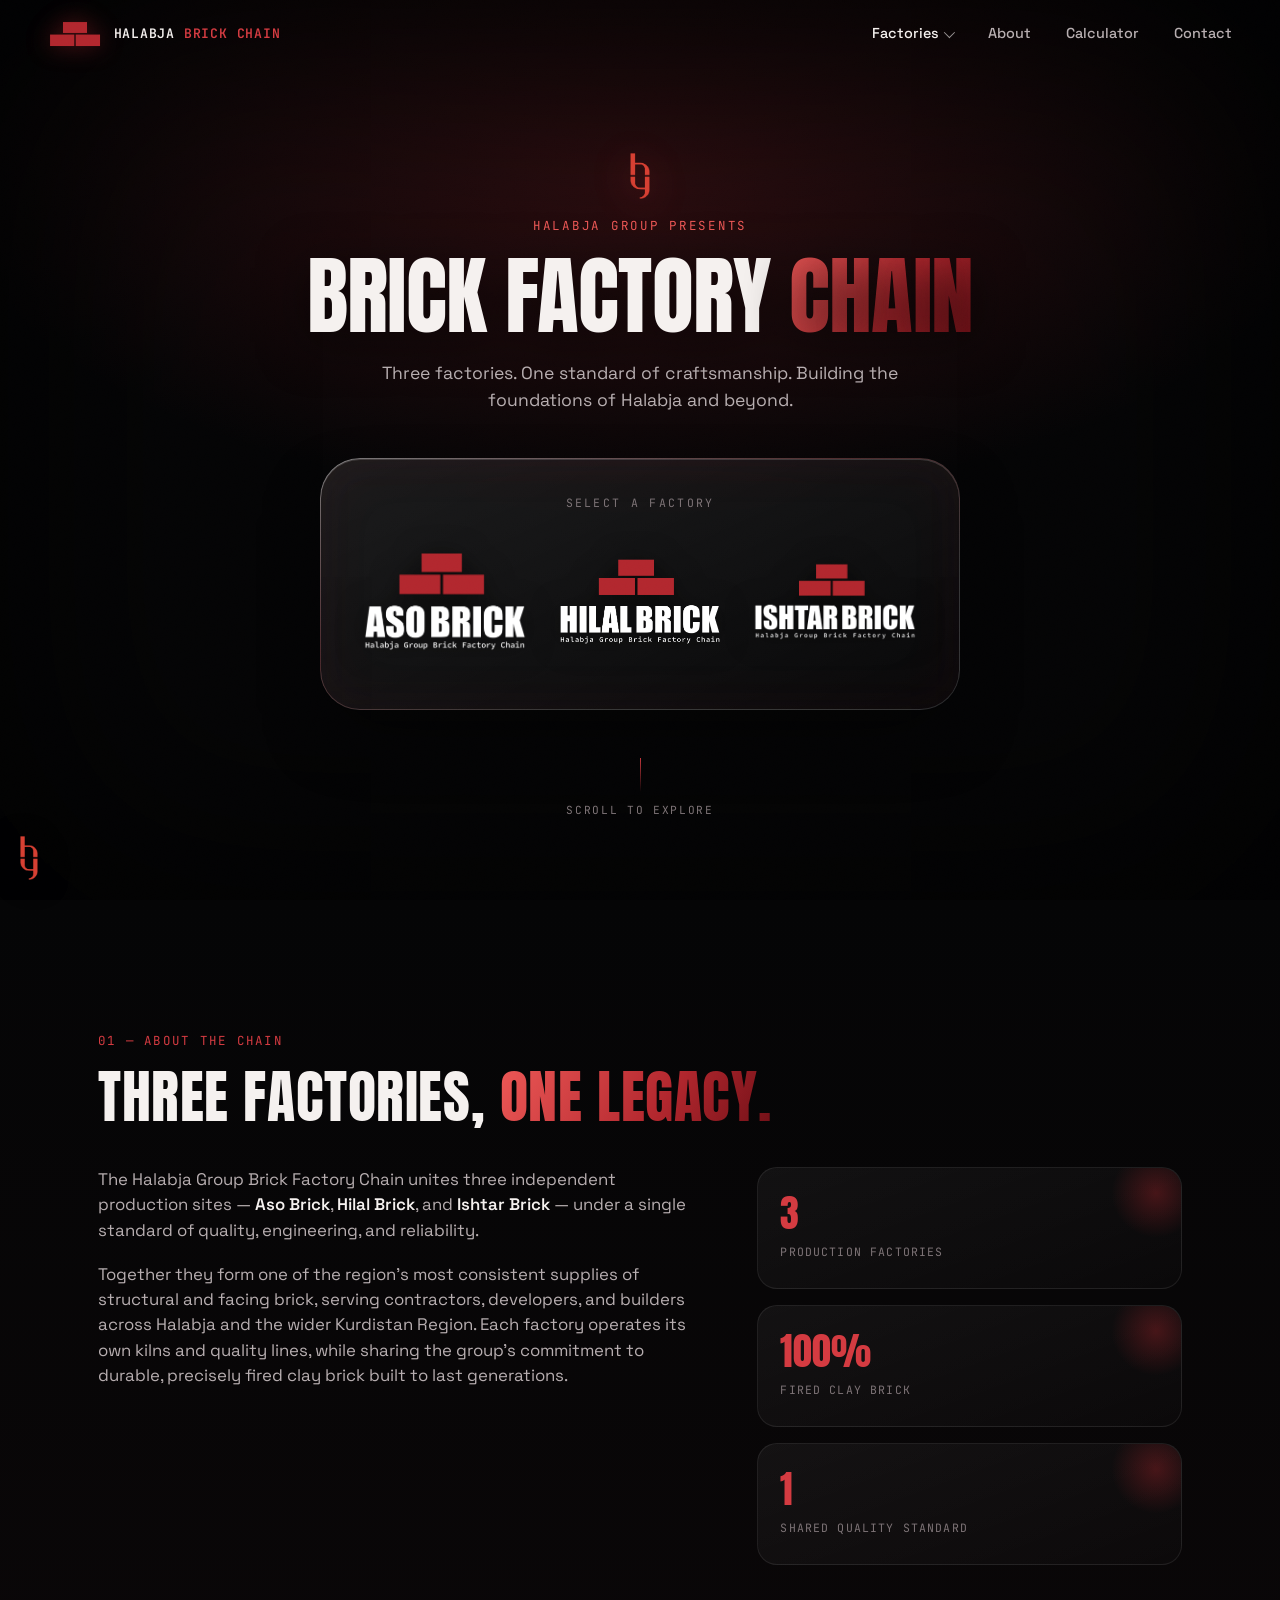
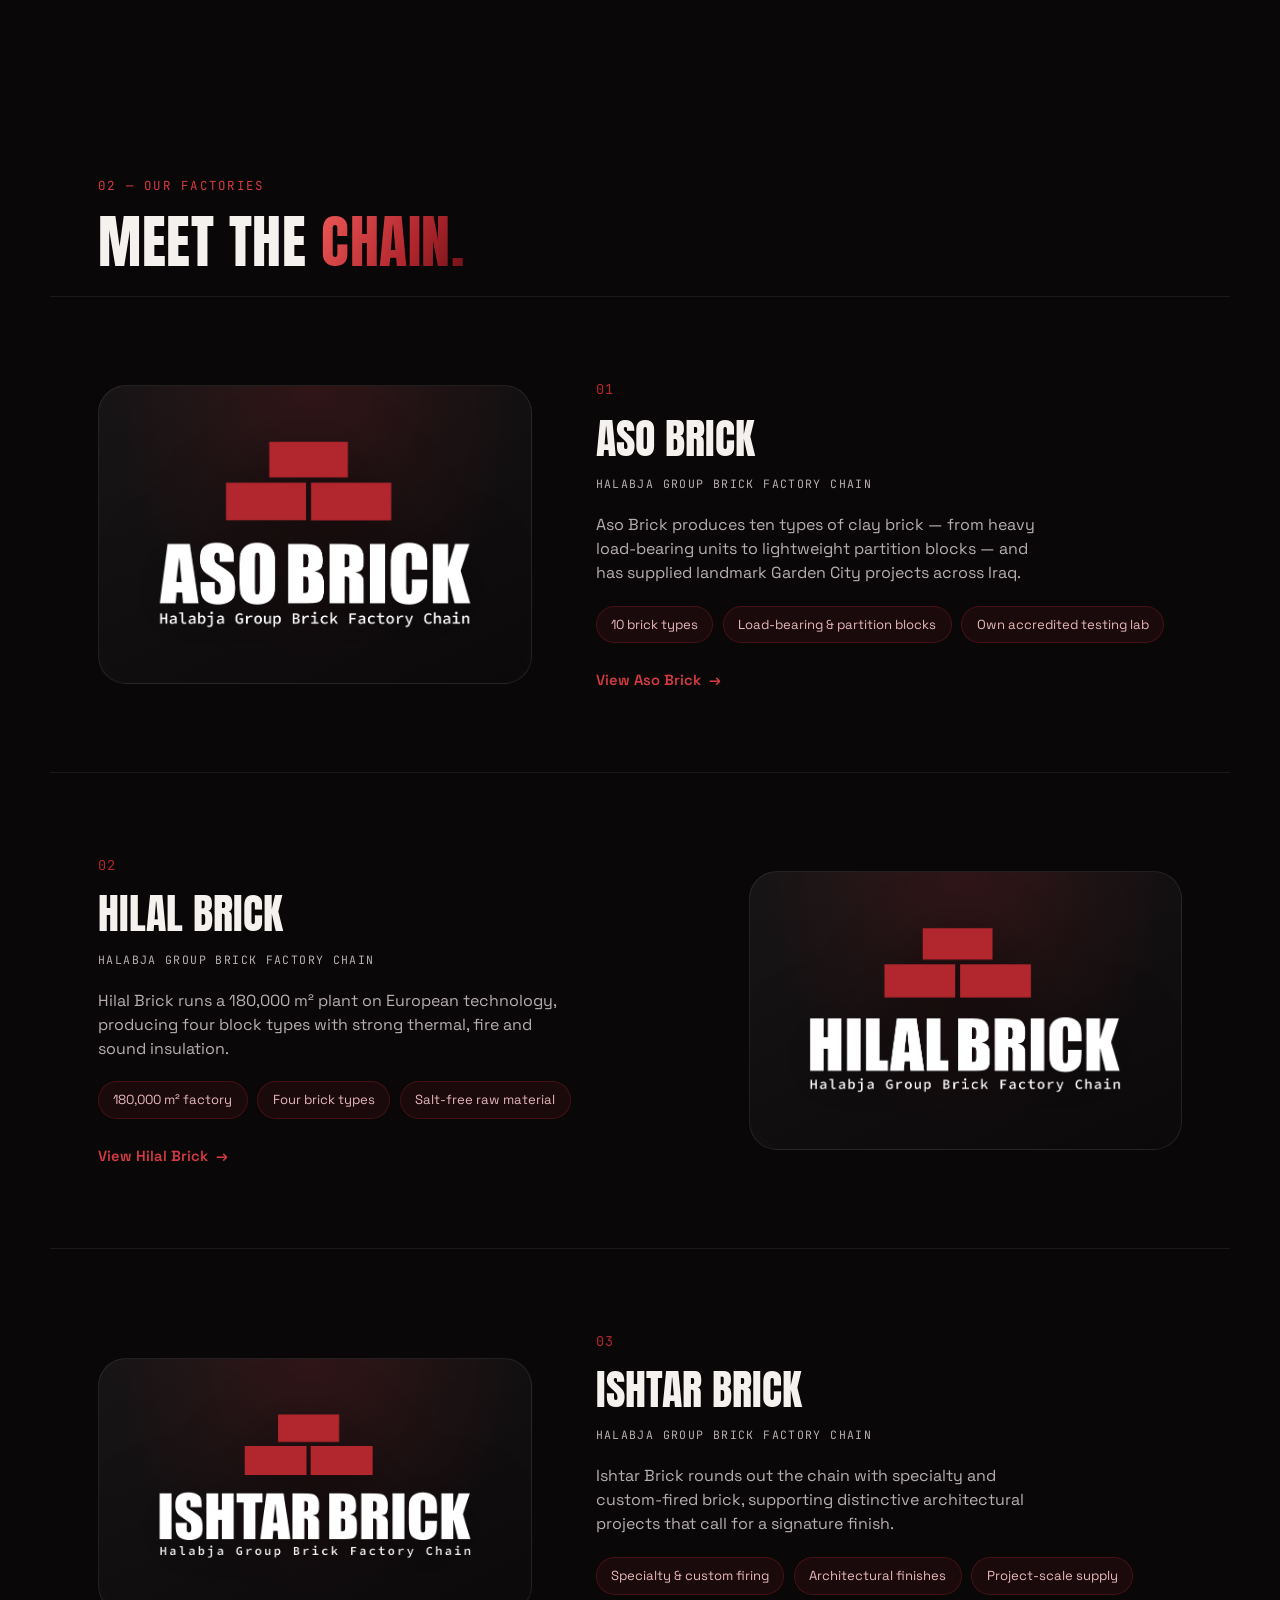
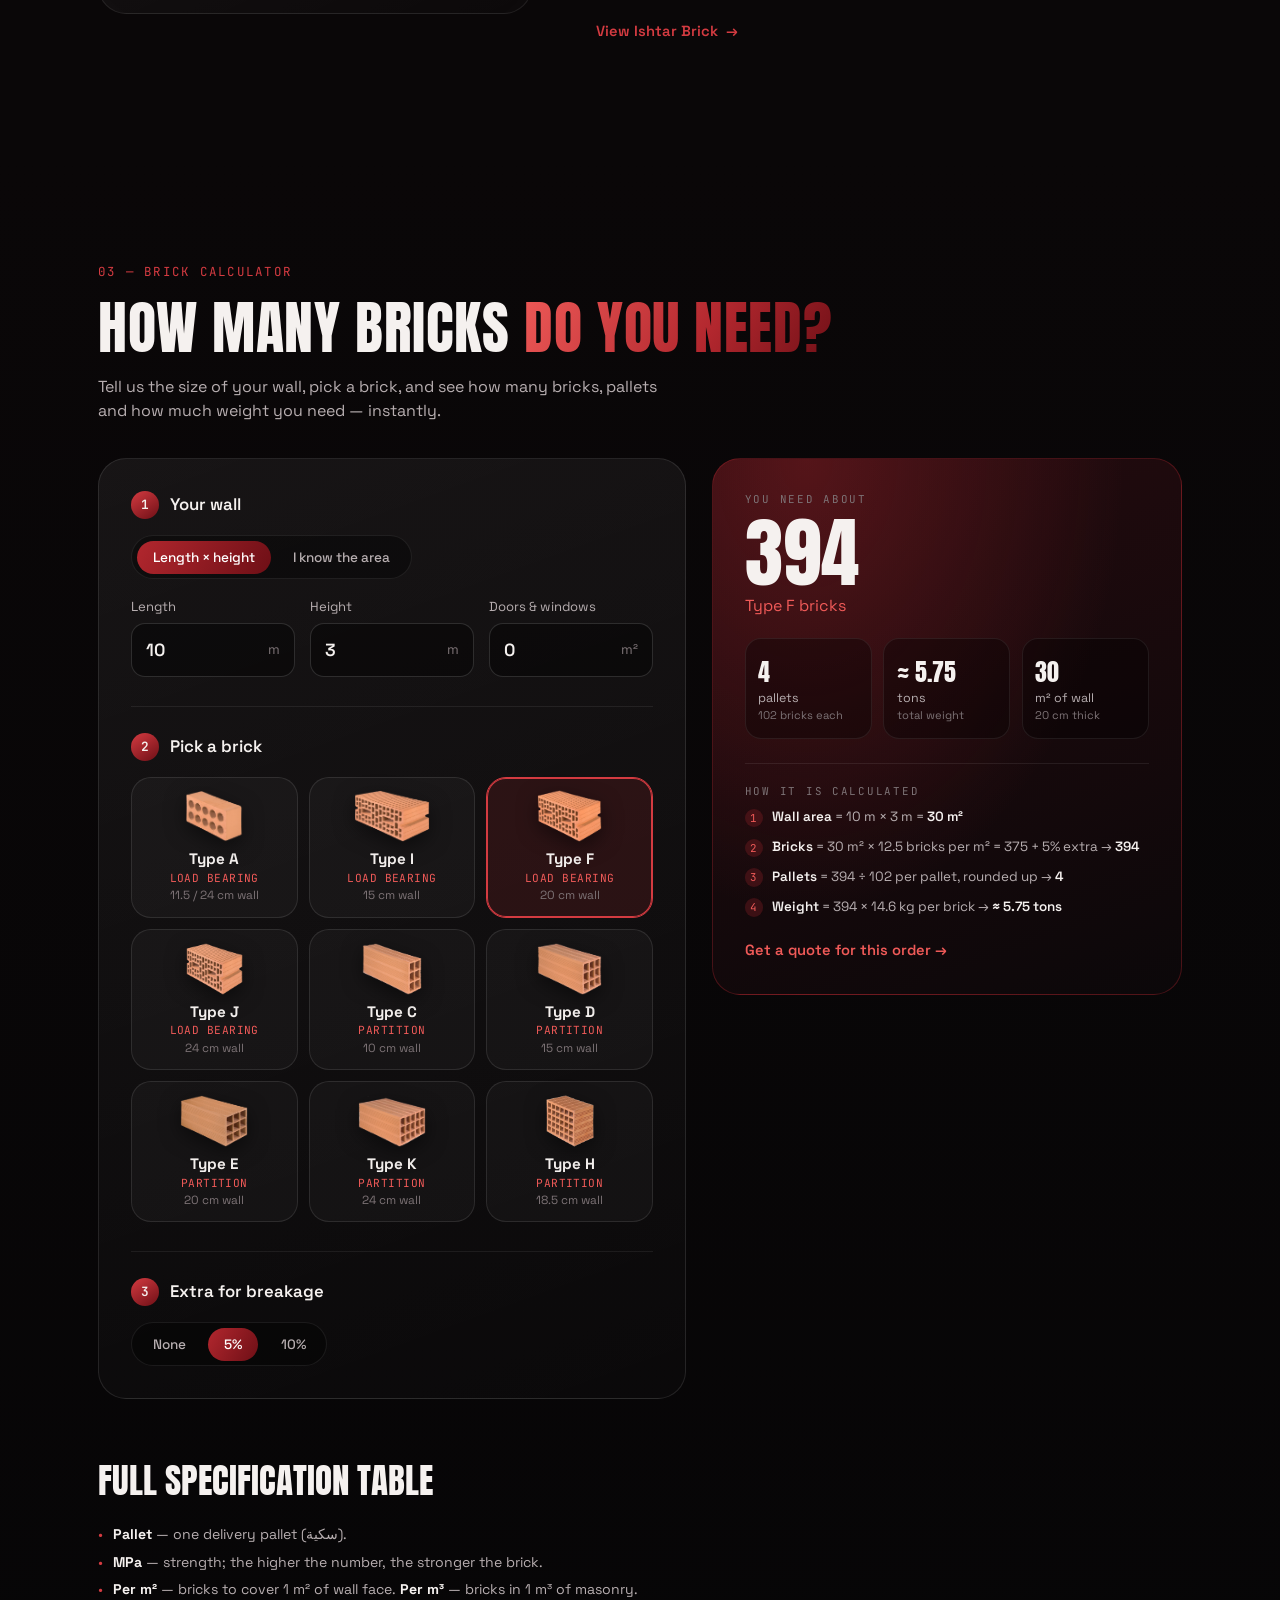
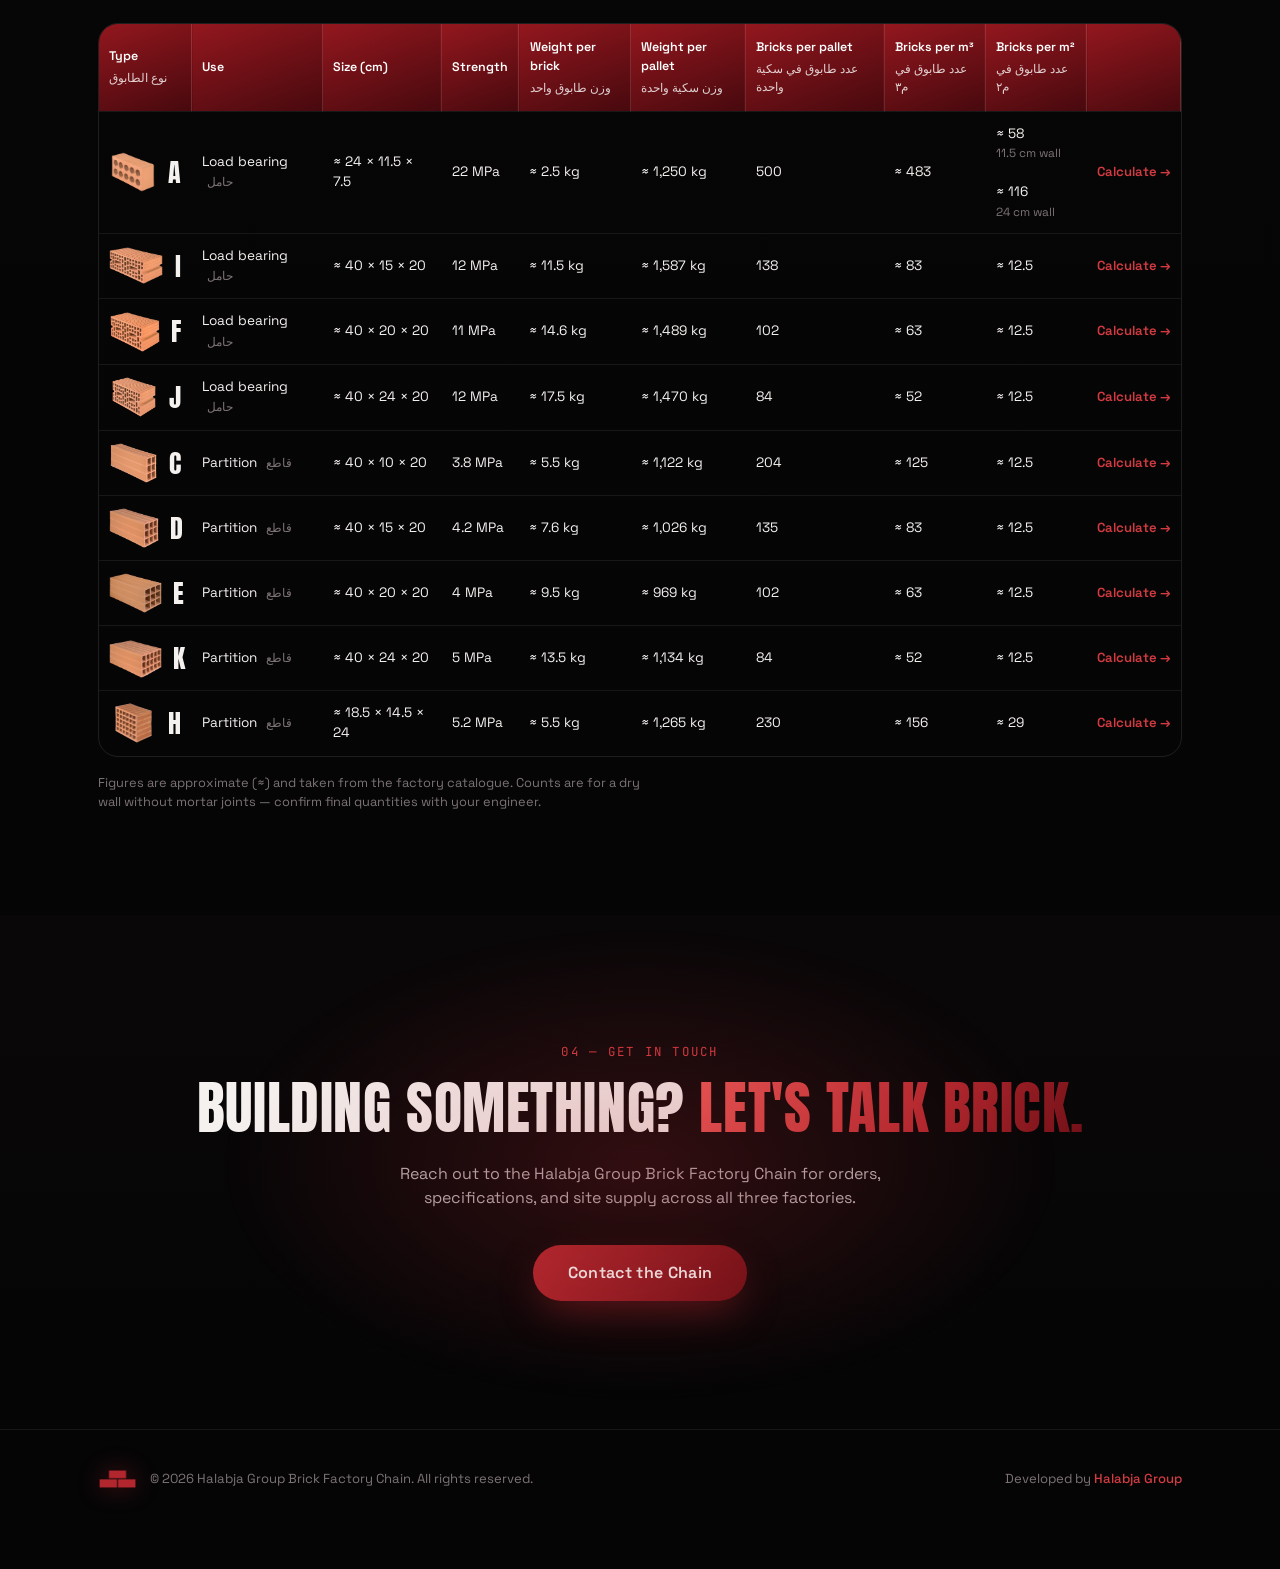
==== commit 6a2a1a6d: "Add brick calculator and specification table to the home page Pick a wall size and brick type to get" ====
--- a/index.html
+++ b/index.html
@@ -30,6 +30,7 @@
         </div>
       </div>
       <a href="index.html#about">About</a>
+      <a href="index.html#calculator">Calculator</a>
       <a href="index.html#contact">Contact</a>
     </nav>
     <button class="nav-toggle" id="navToggle" aria-label="Toggle menu" aria-expanded="false">
@@ -51,6 +52,7 @@
       </div>
     </div>
     <a href="index.html#about">About</a>
+    <a href="index.html#calculator">Calculator</a>
     <a href="index.html#contact">Contact</a>
   </nav>
 </header>
@@ -183,10 +185,85 @@
   </div>
 </section>
 
+<section class="specs" id="calculator">
+  <div class="section-inner">
+    <p class="kicker">03 — Brick Calculator</p>
+    <h2 class="section-title">How many bricks <span class="accent-text">do you need?</span></h2>
+    <p class="specs-lead">Tell us the size of your wall, pick a brick, and see how many bricks, pallets and how much weight you need — instantly.</p>
+
+    <div class="calc">
+      <div class="calc-inputs" id="calcInputs">
+        <div class="calc-step">
+          <h3><span class="step-num">1</span>Your wall</h3>
+          <div class="seg" id="modeSeg">
+            <button class="active" data-mode="size">Length × height</button>
+            <button data-mode="area">I know the area</button>
+          </div>
+          <div class="calc-fields" id="fieldsSize">
+            <label>Length <span class="field"><input type="number" id="inLength" value="10" min="0" step="0.1" inputmode="decimal"><i>m</i></span></label>
+            <label>Height <span class="field"><input type="number" id="inHeight" value="3" min="0" step="0.1" inputmode="decimal"><i>m</i></span></label>
+            <label>Doors &amp; windows <span class="field"><input type="number" id="inOpenings" value="0" min="0" step="0.1" inputmode="decimal"><i>m²</i></span></label>
+          </div>
+          <div class="calc-fields" id="fieldsArea" hidden>
+            <label>Wall area <span class="field"><input type="number" id="inArea" value="30" min="0" step="0.5" inputmode="decimal"><i>m²</i></span></label>
+          </div>
+        </div>
+
+        <div class="calc-step">
+          <h3><span class="step-num">2</span>Pick a brick</h3>
+          <div class="brick-picker" id="brickPicker"></div>
+          <div class="thickness" id="thicknessWrap" hidden>
+            <span>Wall thickness for Type A</span>
+            <div class="seg" id="thicknessSeg"></div>
+          </div>
+        </div>
+
+        <div class="calc-step">
+          <h3><span class="step-num">3</span>Extra for breakage</h3>
+          <div class="seg" id="wasteSeg">
+            <button data-waste="0">None</button>
+            <button class="active" data-waste="5">5%</button>
+            <button data-waste="10">10%</button>
+          </div>
+        </div>
+      </div>
+
+      <aside class="calc-result" id="calcResult" aria-live="polite"></aside>
+    </div>
+
+    <h3 class="table-title">Full specification table</h3>
+    <ul class="table-legend">
+      <li><b>Pallet</b> — one delivery pallet <span lang="ar" dir="rtl">(سكية)</span>.</li>
+      <li><b>MPa</b> — strength; the higher the number, the stronger the brick.</li>
+      <li><b>Per m²</b> — bricks to cover 1 m² of wall face. <b>Per m³</b> — bricks in 1 m³ of masonry.</li>
+    </ul>
+    <div class="table-wrap">
+      <table class="spec-table" id="specTable">
+        <thead>
+          <tr>
+            <th>Type<small lang="ar" dir="rtl">نوع الطابوق</small></th>
+            <th>Use</th>
+            <th>Size (cm)</th>
+            <th>Strength</th>
+            <th>Weight per brick<small lang="ar" dir="rtl">وزن طابوق واحد</small></th>
+            <th>Weight per pallet<small lang="ar" dir="rtl">وزن سكية واحدة</small></th>
+            <th>Bricks per pallet<small lang="ar" dir="rtl">عدد طابوق في سكية واحدة</small></th>
+            <th>Bricks per m³<small lang="ar" dir="rtl">عدد طابوق في م٣</small></th>
+            <th>Bricks per m²<small lang="ar" dir="rtl">عدد طابوق في م٢</small></th>
+            <th></th>
+          </tr>
+        </thead>
+        <tbody></tbody>
+      </table>
+    </div>
+    <p class="table-note">Figures are approximate (≈) and taken from the factory catalogue. Counts are for a dry wall without mortar joints — confirm final quantities with your engineer.</p>
+  </div>
+</section>
+
 <section class="cta" id="contact">
   <div class="cta-glow"></div>
   <div class="section-inner cta-inner">
-    <p class="kicker">03 — Get in Touch</p>
+    <p class="kicker">04 — Get in Touch</p>
     <h2 class="section-title">Building something? <span class="accent-text">Let's talk brick.</span></h2>
     <p class="cta-sub">Reach out to the Halabja Group Brick Factory Chain for orders, specifications, and site supply across all three factories.</p>
     <a class="cta-button" href="mailto:info@halabjagroup.com">
@@ -210,5 +287,6 @@
 </a>
 
 <script src="script.js"></script>
+<script src="calculator.js"></script>
 </body>
 </html>
--- a/styles.css
+++ b/styles.css
@@ -1048,6 +1048,9 @@
   background: linear-gradient(120deg, var(--red-500), var(--red-700));
   border-color: transparent;
 }
+.types-calc { margin: -0.8rem 0 1.6rem; font-size: 0.9rem; color: var(--text-muted); }
+.types-calc a { color: var(--red-400); font-weight: 600; }
+.types-calc a:hover { color: var(--red-300); }
 .types-grid {
   display: grid;
   grid-template-columns: repeat(3, 1fr);
@@ -1225,6 +1228,147 @@
 .cert-doc-body h4 { font-size: 1.02rem; font-weight: 600; margin-bottom: 0.4rem; }
 .cert-doc-body p { color: var(--text-faint); font-size: 0.85rem; line-height: 1.55; }
 
+/* ===== Brick calculator ===== */
+.specs {
+  padding: clamp(4rem, 9vw, 6.5rem) 0;
+  background: linear-gradient(180deg, #0a0708 0%, #050506 100%);
+}
+.specs-lead { color: var(--text-muted); max-width: 56ch; margin: -0.5rem 0 2.2rem; }
+.calc {
+  display: grid;
+  grid-template-columns: 1.25fr 1fr;
+  gap: 1.6rem;
+  align-items: start;
+}
+.calc-inputs, .calc-result {
+  border-radius: var(--radius-lg);
+  background: linear-gradient(160deg, rgba(255,255,255,0.06), rgba(255,255,255,0.015));
+  border: 1px solid rgba(255,255,255,0.1);
+  padding: clamp(1.3rem, 3vw, 2rem);
+}
+.calc-step + .calc-step { margin-top: 1.8rem; padding-top: 1.6rem; border-top: 1px solid rgba(255,255,255,0.07); }
+.calc-step h3 {
+  display: flex; align-items: center; gap: 0.7rem;
+  font-size: 1.05rem; font-weight: 600; margin-bottom: 1rem;
+}
+.step-num {
+  width: 28px; height: 28px; border-radius: 50%;
+  display: inline-flex; align-items: center; justify-content: center;
+  font-family: 'JetBrains Mono', monospace; font-size: 0.8rem;
+  background: linear-gradient(145deg, var(--red-400), var(--red-700));
+}
+.seg { display: inline-flex; flex-wrap: wrap; gap: 0.4rem; padding: 0.3rem; border-radius: 999px; background: rgba(0,0,0,0.35); border: 1px solid rgba(255,255,255,0.08); }
+.seg button {
+  padding: 0.5rem 1rem; border-radius: 999px; font-size: 0.85rem; font-weight: 500;
+  color: var(--text-muted); transition: background 0.25s, color 0.25s;
+}
+.seg button.active { background: linear-gradient(120deg, var(--red-500), var(--red-700)); color: #fff; }
+.calc-fields { display: grid; grid-template-columns: repeat(3, 1fr); gap: 0.9rem; margin-top: 1.1rem; }
+.calc-fields[hidden] { display: none; }
+.calc-fields label { display: flex; flex-direction: column; gap: 0.4rem; font-size: 0.82rem; color: var(--text-muted); }
+.field {
+  display: flex; align-items: center;
+  border-radius: 14px; background: rgba(0,0,0,0.4);
+  border: 1px solid rgba(255,255,255,0.14);
+  transition: border-color 0.25s;
+}
+.field:focus-within { border-color: var(--red-400); }
+.field input {
+  width: 100%; min-width: 0; padding: 0.8rem 0.9rem;
+  background: none; border: none; outline: none;
+  color: var(--text-primary); font: inherit; font-size: 1.1rem; font-weight: 600;
+}
+.field i { font-style: normal; padding-right: 0.9rem; color: var(--text-faint); font-size: 0.85rem; }
+.brick-picker { display: grid; grid-template-columns: repeat(3, 1fr); gap: 0.7rem; }
+.brick-opt {
+  display: flex; flex-direction: column; align-items: center; text-align: center; gap: 0.15rem;
+  padding: 0.8rem 0.5rem 0.9rem; border-radius: var(--radius-md);
+  background: rgba(255,255,255,0.03); border: 1px solid rgba(255,255,255,0.1);
+  transition: border-color 0.25s, background 0.25s, transform 0.25s var(--ease);
+}
+.brick-opt:hover { transform: translateY(-2px); border-color: rgba(255,255,255,0.28); }
+.brick-opt.active { border-color: var(--red-400); background: rgba(178,39,46,0.16); box-shadow: 0 0 0 1px var(--red-400) inset; }
+.brick-opt img { height: 52px; width: auto; max-width: 100%; object-fit: contain; margin-bottom: 0.3rem; filter: drop-shadow(0 6px 10px rgba(0,0,0,0.5)); }
+.brick-opt b { font-size: 0.95rem; }
+.brick-opt span { font-size: 0.7rem; color: var(--red-300); font-family: 'JetBrains Mono', monospace; letter-spacing: 0.04em; text-transform: uppercase; }
+.brick-opt em { font-style: normal; font-size: 0.74rem; color: var(--text-faint); }
+.thickness { margin-top: 1.1rem; display: flex; align-items: center; gap: 0.9rem; flex-wrap: wrap; font-size: 0.85rem; color: var(--text-muted); }
+.thickness[hidden] { display: none; }
+
+.calc-result {
+  position: sticky; top: 90px;
+  background:
+    radial-gradient(ellipse at 20% 0%, rgba(178,39,46,0.35), transparent 60%),
+    linear-gradient(160deg, rgba(40,12,16,0.9), rgba(12,8,10,0.95));
+  border-color: rgba(178,39,46,0.35);
+}
+.res-label { font-family: 'JetBrains Mono', monospace; font-size: 0.68rem; letter-spacing: 0.16em; text-transform: uppercase; color: var(--text-faint); margin-bottom: 0.5rem; }
+.res-big { font-family: 'Anton', sans-serif; font-size: clamp(3.4rem, 8vw, 4.8rem); line-height: 1; }
+.res-big span { display: block; font-family: 'Space Grotesk', sans-serif; font-size: 1rem; color: var(--red-300); margin-top: 0.4rem; }
+.res-empty { color: var(--text-muted); }
+.res-stats { display: grid; grid-template-columns: repeat(3, 1fr); gap: 0.7rem; margin: 1.5rem 0; }
+.res-stats > div { padding: 0.9rem 0.8rem; border-radius: 16px; background: rgba(0,0,0,0.35); border: 1px solid rgba(255,255,255,0.08); }
+.res-stats b { display: block; font-family: 'Anton', sans-serif; font-weight: 400; font-size: 1.5rem; color: var(--text-primary); }
+.res-stats span { font-size: 0.78rem; color: var(--text-muted); line-height: 1.35; display: block; }
+.res-stats small { color: var(--text-faint); font-size: 0.7rem; }
+.res-how { padding-top: 1.2rem; border-top: 1px solid rgba(255,255,255,0.08); }
+.res-how ol { list-style: none; counter-reset: s; display: grid; gap: 0.6rem; }
+.res-how li { counter-increment: s; position: relative; padding-left: 1.7rem; font-size: 0.84rem; color: var(--text-muted); line-height: 1.5; }
+.res-how li::before { content: counter(s); position: absolute; left: 0; top: 0.1rem; width: 1.15rem; height: 1.15rem; border-radius: 50%; background: rgba(178,39,46,0.25); color: var(--red-300); font-size: 0.68rem; display: flex; align-items: center; justify-content: center; font-family: 'JetBrains Mono', monospace; }
+.res-how b { color: var(--text-primary); font-weight: 600; }
+.res-quote { display: inline-block; margin-top: 1.4rem; font-weight: 600; font-size: 0.92rem; color: var(--red-300); }
+.res-quote:hover { color: #fff; }
+
+/* spec table */
+.table-title { font-family: 'Anton', sans-serif; font-weight: 400; text-transform: uppercase; font-size: clamp(1.6rem, 3.5vw, 2.2rem); margin: 3.5rem 0 1rem; }
+.table-legend { display: grid; gap: 0.4rem; margin-bottom: 1.4rem; color: var(--text-muted); font-size: 0.88rem; }
+.table-legend li::before { content: '•'; color: var(--red-400); margin-right: 0.6rem; }
+.table-legend b { color: var(--text-primary); }
+.table-wrap { border-radius: var(--radius-md); overflow-x: auto; border: 1px solid rgba(255,255,255,0.1); }
+.spec-table { width: 100%; border-collapse: collapse; font-size: 0.85rem; min-width: 820px; }
+.spec-table thead th {
+  padding: 0.9rem 0.65rem; text-align: left; font-weight: 600; font-size: 0.78rem;
+  background: linear-gradient(160deg, var(--red-600), var(--red-800)); color: #fff;
+  border-right: 1px solid rgba(255,255,255,0.12);
+}
+.spec-table thead th small { display: block; margin-top: 0.2rem; font-weight: 400; font-size: 0.74rem; opacity: 0.8; text-align: left; }
+.spec-table tbody tr { border-top: 1px solid rgba(255,255,255,0.07); transition: background 0.2s; }
+.spec-table tbody tr:hover { background: rgba(178,39,46,0.09); }
+.spec-table td, .spec-table tbody th { padding: 0.75rem 0.65rem; text-align: left; font-weight: 400; vertical-align: middle; }
+.spec-table td small { display: block; color: var(--text-faint); font-size: 0.74rem; }
+.spec-table td small[lang="ar"] { display: inline; margin-left: 0.3rem; }
+.tbl-type { display: flex; align-items: center; gap: 0.7rem; }
+.tbl-type img { width: 54px; height: 40px; object-fit: contain; }
+.tbl-type b { font-family: 'Anton', sans-serif; font-weight: 400; font-size: 1.6rem; }
+.tbl-calc { font-size: 0.82rem; font-weight: 600; color: var(--red-400); white-space: nowrap; }
+.tbl-calc:hover { color: var(--red-300); }
+.table-note { margin-top: 1rem; font-size: 0.8rem; color: var(--text-faint); max-width: 70ch; }
+
+@media (max-width: 960px) {
+  .calc { grid-template-columns: 1fr; }
+  .calc-result { position: static; }
+}
+@media (max-width: 720px) {
+  .calc-fields { grid-template-columns: 1fr 1fr; }
+  .table-wrap { border: none; overflow: visible; }
+  .spec-table { min-width: 0; display: block; }
+  .spec-table thead { display: none; }
+  .spec-table tbody { display: grid; gap: 1rem; }
+  .spec-table tbody tr { display: block; border: 1px solid rgba(255,255,255,0.1); border-radius: var(--radius-md); background: rgba(255,255,255,0.03); padding: 0.4rem 0; }
+  .spec-table tbody th { display: block; padding: 0.8rem 1rem; border-bottom: 1px solid rgba(255,255,255,0.07); }
+  .spec-table td { display: flex; justify-content: space-between; gap: 1rem; padding: 0.55rem 1rem; text-align: right; }
+  .spec-table td::before { content: attr(data-label); color: var(--text-faint); text-align: left; font-size: 0.8rem; }
+  .spec-table td small[lang="ar"] { display: none; }
+  .tbl-action { justify-content: flex-start; }
+  .tbl-action::before { content: none; }
+}
+@media (max-width: 480px) {
+  .brick-picker { gap: 0.5rem; }
+  .brick-opt { padding: 0.6rem 0.3rem 0.7rem; }
+  .brick-opt em { display: none; }
+  .res-stats { grid-template-columns: 1fr; }
+}
+
 /* ===== Halabja Group badge: pinned bottom-left, no background ===== */
 .hg-badge {
   position: fixed;
